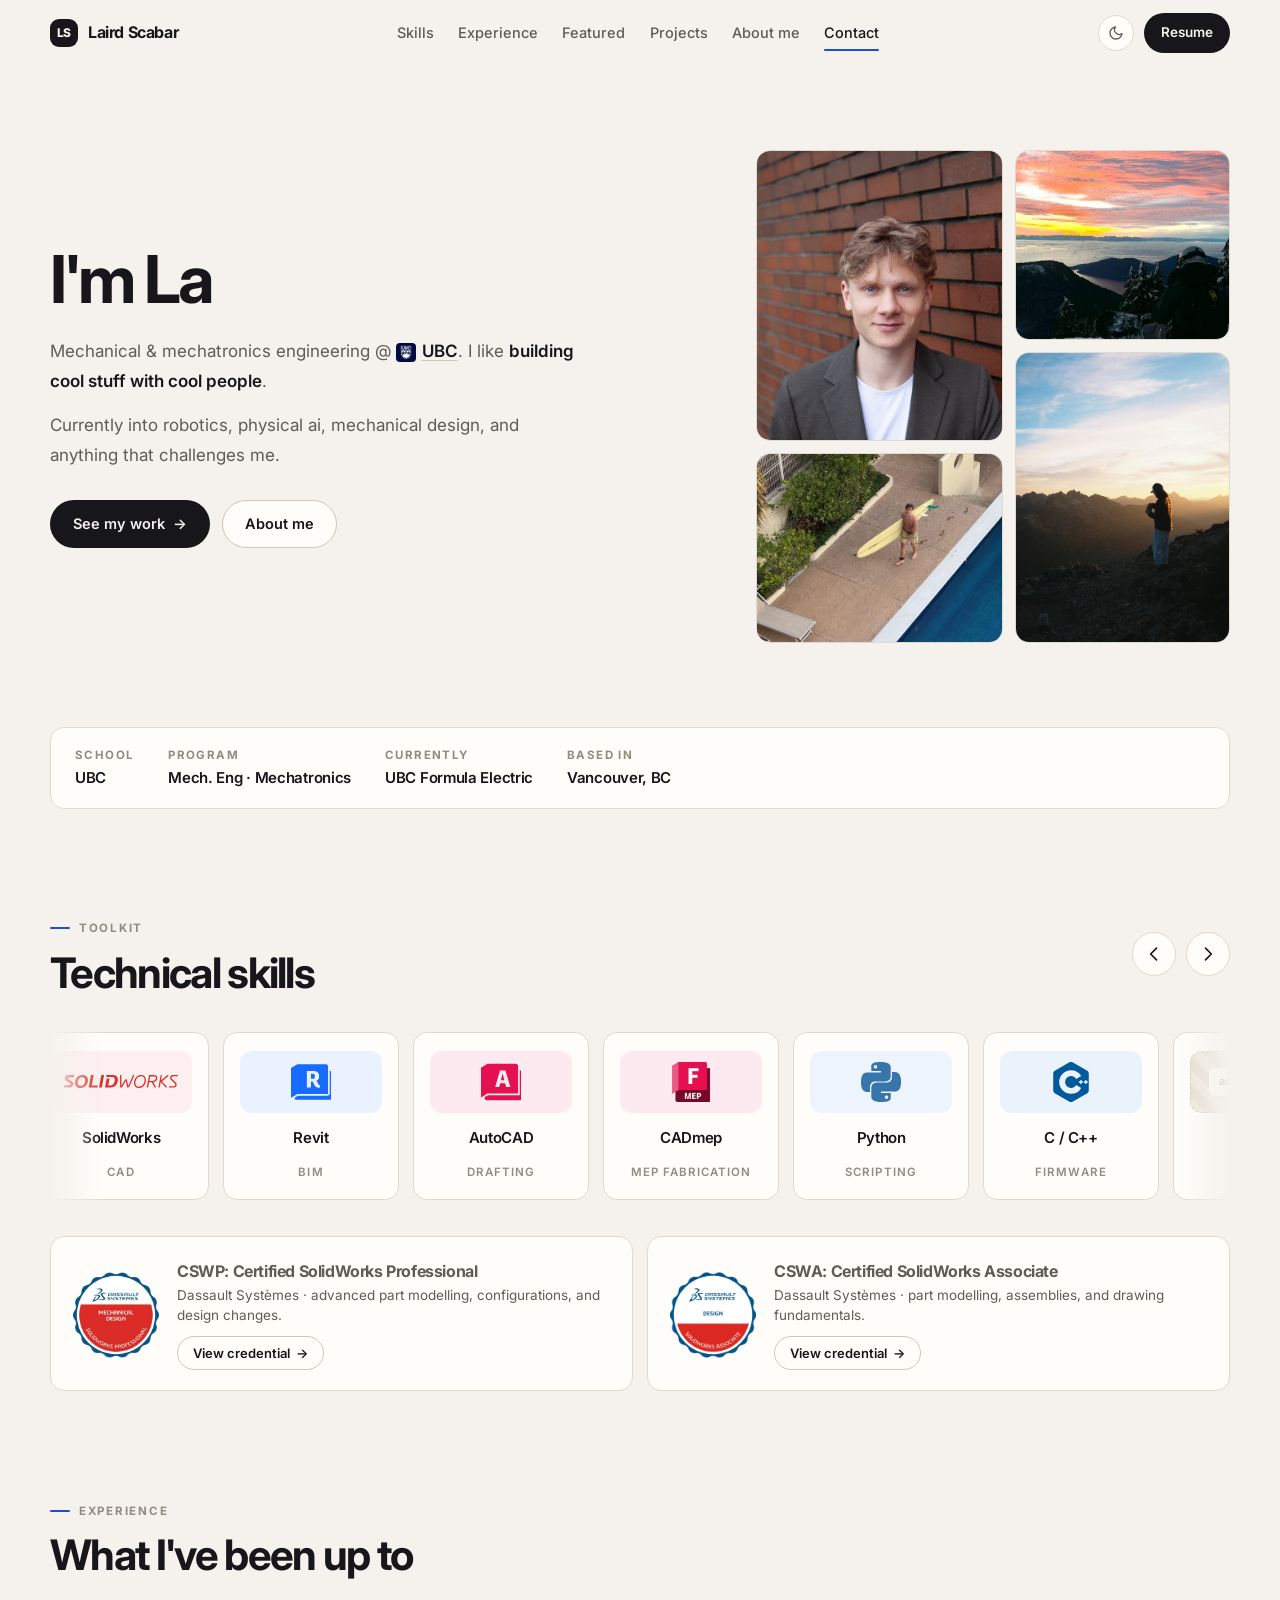
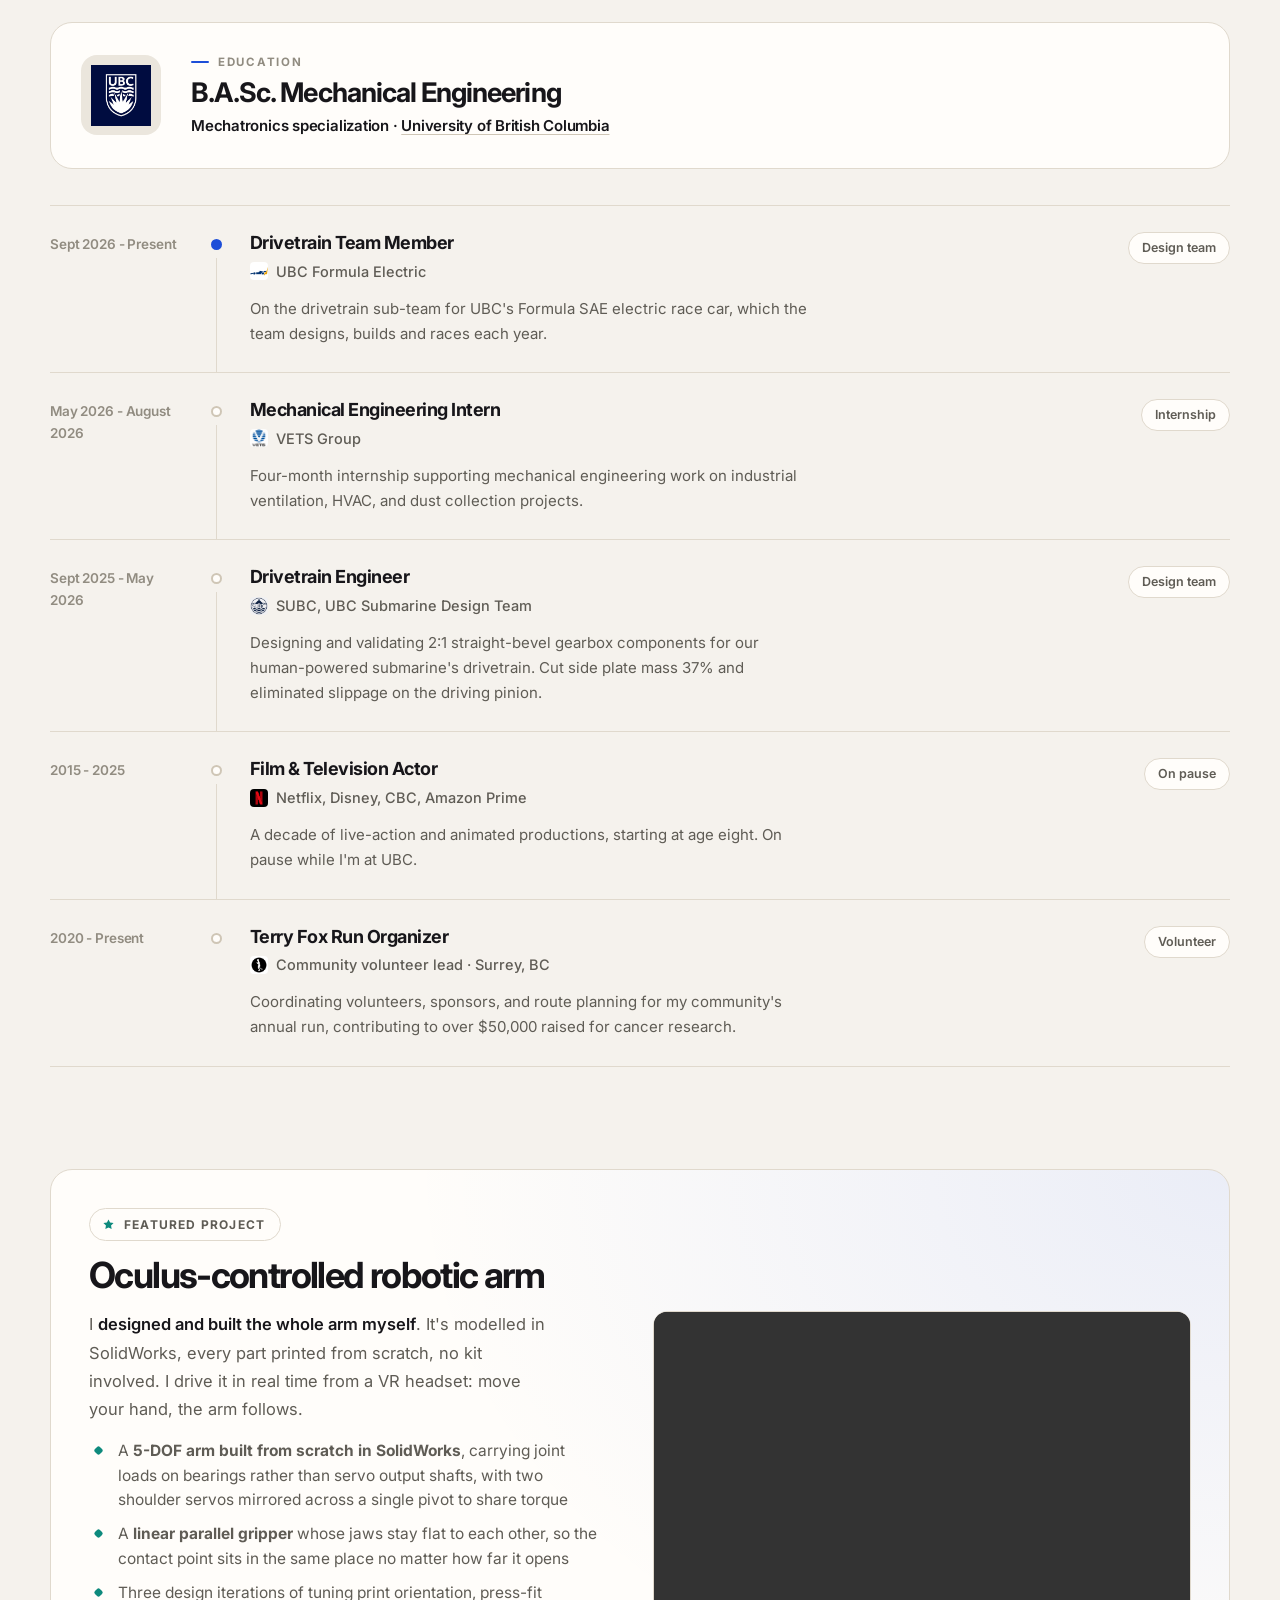
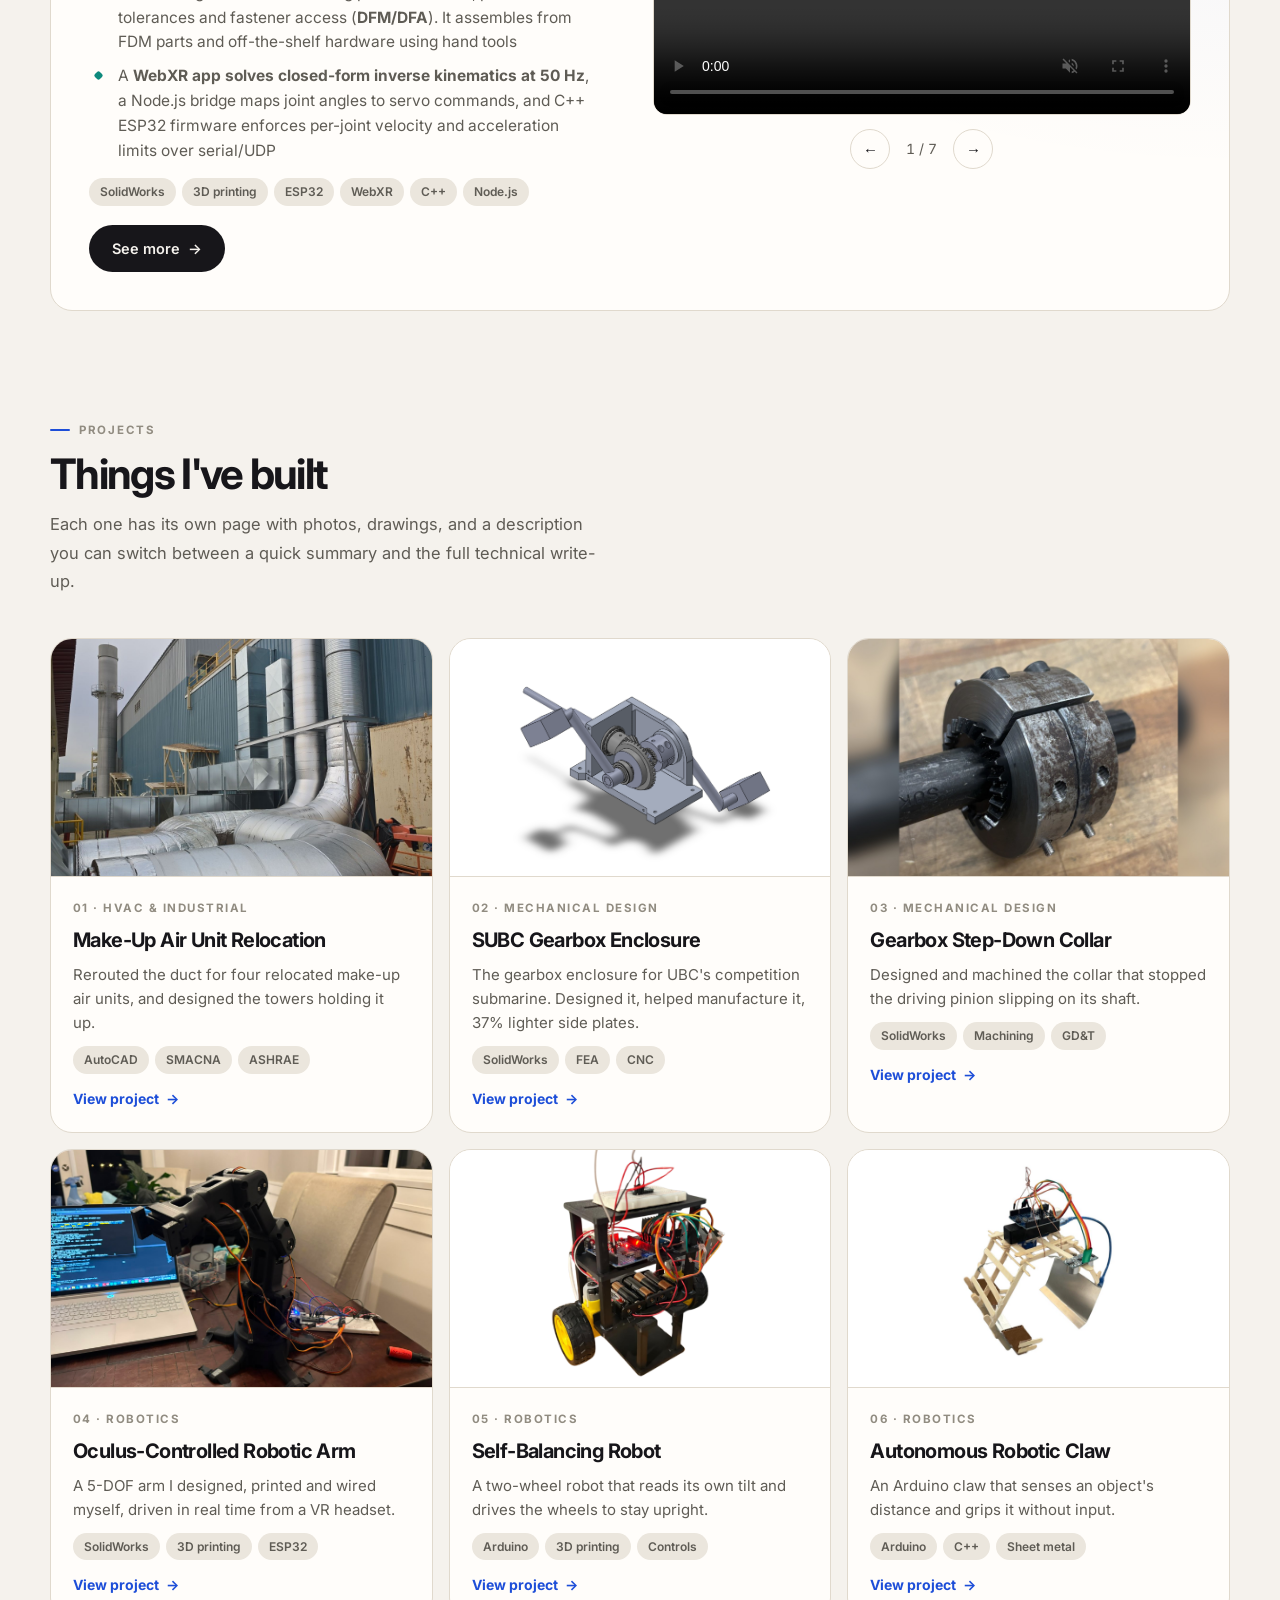
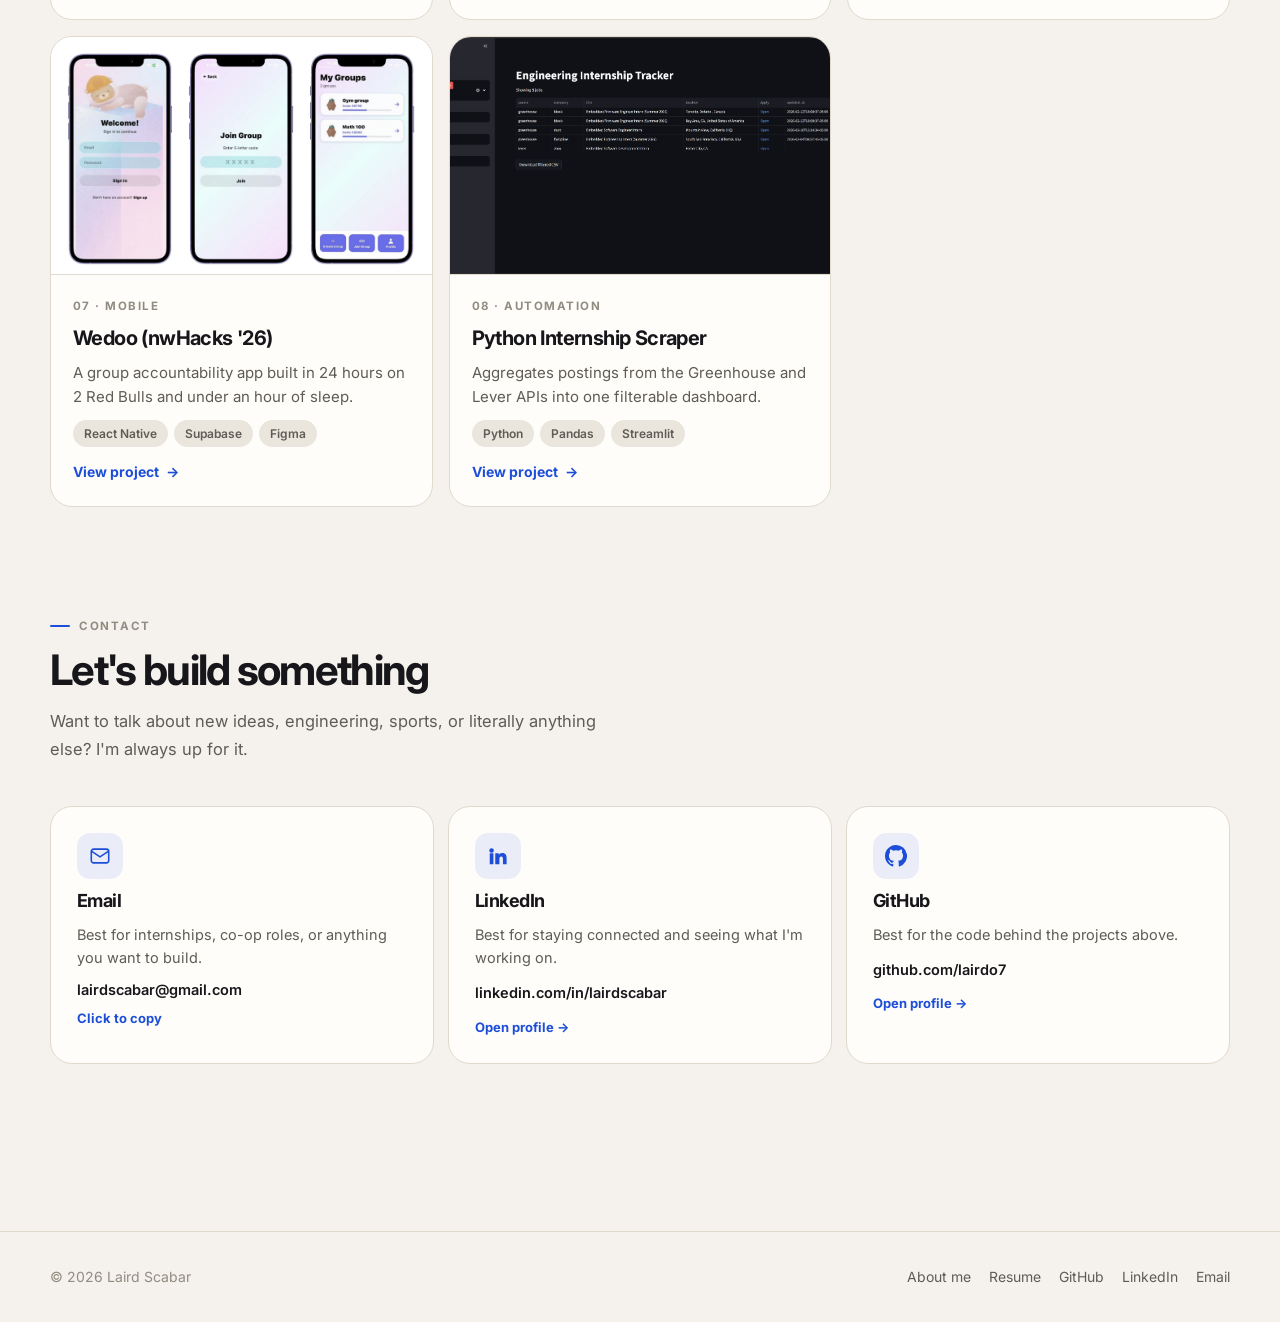
==== index.html @ 4fc8ae7c "changes" ====
<!doctype html>
<html lang="en">
  <head>
    <meta charset="UTF-8" />
    <meta name="viewport" content="width=device-width, initial-scale=1.0" />
    <title>Laird Scabar | Mechanical &amp; Mechatronics Engineering</title>
    <meta
      name="description"
      content="Laird Scabar is a mechanical and mechatronics engineering student at UBC. CSWA and CSWP certified. Submarine drivetrains, robotics, and the things I build outside of school."
    />
    <link rel="stylesheet" href="format1.css" />
    <link rel="preconnect" href="https://fonts.googleapis.com" />
    <link rel="preconnect" href="https://fonts.gstatic.com" crossorigin />
    <link
      href="https://fonts.googleapis.com/css2?family=Inter:wght@400;500;600;700;800&display=swap"
      rel="stylesheet"
    />
    <script>
      // Runs before first paint: `js` enables the reveal hidden state (so
      // content stays visible without JS), `pre-dark` avoids a theme flash.
      document.documentElement.classList.add("js");
      if (localStorage.getItem("theme") === "dark") {
        document.documentElement.classList.add("pre-dark");
      }
    </script>
  </head>
  <body>
    <header class="topbar" id="topbar">
      <div class="shell topbar-inner">
        <a class="brand" href="index.html">
          <span class="brand-mark">LS</span>
          Laird Scabar
        </a>

        <button class="icon-btn nav-toggle" id="nav-toggle" type="button" aria-label="Toggle navigation" aria-expanded="false">
          <svg viewBox="0 0 24 24" fill="none" stroke="currentColor" stroke-width="2" stroke-linecap="round">
            <line x1="4" y1="7" x2="20" y2="7" /><line x1="4" y1="12" x2="20" y2="12" /><line x1="4" y1="17" x2="20" y2="17" />
          </svg>
        </button>

        <nav class="topnav" id="topnav">
          <a href="#skills">Skills</a>
          <a href="#experience">Experience</a>
          <a href="#featured">Featured</a>
          <a href="#projects">Projects</a>
          <a href="about.html">About me</a>
          <a href="#contact">Contact</a>
        </nav>

        <div class="topbar-actions">
          <button class="icon-btn theme-toggle" id="theme-toggle" type="button" aria-label="Toggle dark mode">
            <svg class="moon" viewBox="0 0 24 24" fill="none" stroke="currentColor" stroke-width="2" stroke-linecap="round" stroke-linejoin="round">
              <path d="M21 12.79A9 9 0 1 1 11.21 3 7 7 0 0 0 21 12.79z" />
            </svg>
            <svg class="sun" viewBox="0 0 24 24" fill="none" stroke="currentColor" stroke-width="2" stroke-linecap="round" stroke-linejoin="round">
              <circle cx="12" cy="12" r="4.5" />
              <path d="M12 2v2M12 20v2M4.9 4.9l1.4 1.4M17.7 17.7l1.4 1.4M2 12h2M20 12h2M4.9 19.1l1.4-1.4M17.7 6.3l1.4-1.4" />
            </svg>
          </button>
          <a class="btn btn--sm" href="assets/Laird-Scabar-Resume.pdf" target="_blank" rel="noopener noreferrer">Resume</a>
        </div>
      </div>
    </header>

    <main>
      <!-- ===================== HERO ===================== -->
      <section class="shell hero">
        <div class="reveal">
          <h1><span id="typing-text"></span></h1>

          <p class="hero-intro">
            Mechanical &amp; mechatronics engineering @
            <a class="inline-org" href="https://www.ubc.ca" target="_blank" rel="noopener noreferrer"><img src="assets/ubc-logo.jpg" alt="" /><span>UBC</span></a>.
            I like <strong>building cool stuff with cool people</strong>.
          </p>
          <p class="hero-intro">
            Currently into robotics, physical ai, mechanical design, and anything that
            challenges me.
          </p>

          <div class="hero-actions">
            <a class="btn" href="#featured">See my work <span class="arrow">→</span></a>
            <a class="btn btn--ghost" href="about.html">About me</a>
          </div>
        </div>

        <div class="hero-collage reveal" style="--reveal-delay: 0.12s" data-gallery="hero">
          <div class="photo">
            <img src="assets/IMG_4320.jpeg" alt="Laird Scabar" fetchpriority="high" />
          </div>
          <div class="photo">
            <img src="assets/snowboarding.jpeg" alt="Snowboarding" loading="lazy" />
          </div>
          <div class="photo">
            <img src="assets/hiking1.jpeg" alt="Hiking in the BC mountains" loading="lazy" />
          </div>
          <div class="photo">
            <img src="assets/surfing.jpeg" alt="Surfing" loading="lazy" />
          </div>
        </div>
      </section>

      <!-- ===================== FACTS BAR ===================== -->
      <section class="shell reveal">
        <dl class="facts-bar">
          <div><dt>School</dt><dd>UBC</dd></div>
          <div><dt>Program</dt><dd>Mech. Eng · Mechatronics</dd></div>
          <div><dt>Currently</dt><dd>UBC Formula Electric</dd></div>
          <div><dt>Based in</dt><dd>Vancouver, BC</dd></div>
        </dl>
      </section>

      <!-- ===================== SKILLS ===================== -->
      <section class="shell section" id="skills">
        <div class="skills-layout">
          <div class="logos-head reveal">
            <div>
              <span class="eyebrow">Toolkit</span>
              <h2 class="section-title">Technical skills</h2>
            </div>
            <div class="logos-nav">
              <button class="logos-arrow" type="button" data-logos-dir="-1" aria-label="Scroll skills left">
                <svg viewBox="0 0 24 24" fill="none" stroke="currentColor" stroke-width="2" stroke-linecap="round" stroke-linejoin="round"><path d="M15 5l-7 7 7 7" /></svg>
              </button>
              <button class="logos-arrow" type="button" data-logos-dir="1" aria-label="Scroll skills right">
                <svg viewBox="0 0 24 24" fill="none" stroke="currentColor" stroke-width="2" stroke-linecap="round" stroke-linejoin="round"><path d="M9 5l7 7-7 7" /></svg>
              </button>
            </div>
          </div>

          <div class="logos-wrap reveal">
            <div class="logos-carousel" id="logos-carousel">
              <ul class="logos-track">
                <li class="logo-card">
                  <span class="logo-badge" style="--badge-bg: #fdeef0"><img src="assets/logos/solidworks.svg" alt="" decoding="async" /></span>
                  <span class="logo-name">SolidWorks</span>
                  <span class="logo-meta">CAD</span>
                </li>
                <li class="logo-card">
                  <span class="logo-badge" style="--badge-bg: #eaf1ff"><img src="assets/logos/revit.svg" alt="" decoding="async" /></span>
                  <span class="logo-name">Revit</span>
                  <span class="logo-meta">BIM</span>
                </li>
                <li class="logo-card">
                  <span class="logo-badge" style="--badge-bg: #fdeaf0"><img src="assets/logos/autocad.svg" alt="" decoding="async" /></span>
                  <span class="logo-name">AutoCAD</span>
                  <span class="logo-meta">Drafting</span>
                </li>
                <li class="logo-card">
                  <span class="logo-badge" style="--badge-bg: #fdeaf1"><img src="assets/logos/cadmep.png" alt="" decoding="async" /></span>
                  <span class="logo-name">CADmep</span>
                  <span class="logo-meta">MEP fabrication</span>
                </li>
                <li class="logo-card">
                  <span class="logo-badge" style="--badge-bg: #eef4fd"><img src="assets/logos/python.svg" alt="" decoding="async" /></span>
                  <span class="logo-name">Python</span>
                  <span class="logo-meta">Scripting</span>
                </li>
                <li class="logo-card">
                  <span class="logo-badge" style="--badge-bg: #eaf2fb"><img src="assets/logos/cplusplus.svg" alt="" decoding="async" /></span>
                  <span class="logo-name">C / C++</span>
                  <span class="logo-meta">Firmware</span>
                </li>
                <li class="logo-card">
                  <span class="logo-badge" style="--badge-bg: #fdf0ea"><img src="assets/logos/matlab.png" alt="" decoding="async" /></span>
                  <span class="logo-name">MATLAB</span>
                  <span class="logo-meta">Analysis</span>
                </li>
                <li class="logo-card">
                  <span class="logo-badge" style="--badge-bg: #e8f6f6"><img src="assets/logos/arduino.svg" alt="" decoding="async" /></span>
                  <span class="logo-name">Arduino</span>
                  <span class="logo-meta">Prototyping</span>
                </li>
                <li class="logo-card">
                  <span class="logo-badge" style="--badge-bg: #f1f0ed"><img src="assets/logos/fea.png" alt="" decoding="async" /></span>
                  <span class="logo-name">FEA</span>
                  <span class="logo-meta">Simulation</span>
                </li>
                <li class="logo-card">
                  <span class="logo-badge" style="--badge-bg: #edf1fb; color: #1d4ed8">
                    <svg viewBox="0 0 32 32" fill="none" stroke="currentColor" stroke-width="1.6">
                      <circle cx="16" cy="16" r="8" />
                      <path d="M16 3v26M3 16h26" stroke-linecap="round" />
                    </svg>
                  </span>
                  <span class="logo-name">GD&amp;T</span>
                  <span class="logo-meta">Tolerancing</span>
                </li>
                <li class="logo-card">
                  <span class="logo-badge" style="--badge-bg: #fbf3e2; color: #8a6410">
                    <svg viewBox="0 0 32 32" fill="none" stroke="currentColor" stroke-width="1.6" stroke-linecap="round" stroke-linejoin="round">
                      <path d="M12 3h8v9h-8z" />
                      <path d="M12 12h8l-1.5 12L16 29l-2.5-5z" />
                      <path d="M13.5 15.5h5M13.5 19h5M14 22.5h4" />
                    </svg>
                  </span>
                  <span class="logo-name">CNC Machining</span>
                  <span class="logo-meta">Fabrication</span>
                </li>
                <li class="logo-card">
                  <span class="logo-badge" style="--badge-bg: #e9f6ee"><img src="assets/logos/3dprint.png" alt="" decoding="async" /></span>
                  <span class="logo-name">3D Printing</span>
                  <span class="logo-meta">Fabrication</span>
                </li>
                <li class="logo-card">
                  <span class="logo-badge" style="--badge-bg: #eeeeee"><img src="assets/logos/github.svg" alt="" decoding="async" /></span>
                  <span class="logo-name">Git / GitHub</span>
                  <span class="logo-meta">Version control</span>
                </li>
              </ul>
            </div>
          </div>

          <div class="certs reveal">
            <!-- CSWP leads: it's the higher credential, so it gets first read. -->
            <div class="cert-card">
              <span class="cert-card-mark"><img src="assets/logos/cswp.png" alt="Certified SolidWorks Professional badge" loading="lazy" /></span>
              <span>
                <strong>CSWP: Certified SolidWorks Professional</strong>
                <span>Dassault Systèmes · advanced part modelling, configurations, and design changes.</span>
                <a class="cert-link" href="https://www.linkedin.com/in/lairdscabar/overlay/Certifications/829017933/treasury/?profileId=ACoAAE05WQEBUxyU-kpWU8nk_OMg9K2FCngMYTw" target="_blank" rel="noopener noreferrer">View credential <span class="arrow">→</span></a>
              </span>
            </div>
            <div class="cert-card">
              <span class="cert-card-mark"><img src="assets/cswa.png" alt="Certified SolidWorks Associate badge" loading="lazy" /></span>
              <span>
                <strong>CSWA: Certified SolidWorks Associate</strong>
                <span>Dassault Systèmes · part modelling, assemblies, and drawing fundamentals.</span>
                <a class="cert-link" href="https://www.linkedin.com/in/lairdscabar/overlay/Certifications/1838150098/treasury/?profileId=ACoAAE05WQEBUxyU-kpWU8nk_OMg9K2FCngMYTw" target="_blank" rel="noopener noreferrer">View credential <span class="arrow">→</span></a>
              </span>
            </div>
          </div>
        </div>
      </section>

      <!-- ===================== EXPERIENCE ===================== -->
      <section class="shell section" id="experience">
        <div class="section-head reveal">
          <div>
            <span class="eyebrow">Experience</span>
            <h2 class="section-title">What I've been up to</h2>
          </div>
        </div>

        <div class="edu-card reveal">
          <a class="edu-crest" href="https://www.ubc.ca" target="_blank" rel="noopener noreferrer">
            <img src="assets/ubc-logo.jpg" alt="University of British Columbia" loading="lazy" />
          </a>
          <div class="edu-body">
            <span class="edu-label">Education</span>
            <h3>B.A.Sc. Mechanical Engineering</h3>
            <p class="edu-school">
              Mechatronics specialization ·
              <a href="https://www.ubc.ca" target="_blank" rel="noopener noreferrer">University of British Columbia</a>
            </p>
          </div>
        </div>

        <div class="timeline reveal">
          <article class="timeline-row is-current">
            <div class="timeline-when">Sept 2026 - Present</div>
            <div class="timeline-rail" aria-hidden="true"><span class="timeline-dot"></span></div>
            <div class="timeline-body">
              <h3>Drivetrain Team Member</h3>
              <a class="timeline-org" href="https://www.ubcformulaelectric.com/" target="_blank" rel="noopener noreferrer">
                <img src="assets/logos/ubc-formula-electric.png" alt="" loading="lazy" /> UBC Formula Electric
              </a>
              <p>On the drivetrain sub-team for UBC's Formula SAE electric race car, which the team designs, builds and races each year.</p>
            </div>
            <span class="timeline-tag">Design team</span>
          </article>

          <article class="timeline-row">
            <div class="timeline-when">May 2026 - August 2026</div>
            <div class="timeline-rail" aria-hidden="true"><span class="timeline-dot"></span></div>
            <div class="timeline-body">
              <h3>Mechanical Engineering Intern</h3>
              <a class="timeline-org" href="https://vetsgroup.com/" target="_blank" rel="noopener noreferrer">
                <img src="assets/vets-logo.png" alt="" loading="lazy" /> VETS Group
              </a>
              <p>Four-month internship supporting mechanical engineering work on industrial ventilation, HVAC, and dust collection projects.</p>
            </div>
            <span class="timeline-tag">Internship</span>
          </article>

          <article class="timeline-row">
            <div class="timeline-when">Sept 2025 - May 2026</div>
            <div class="timeline-rail" aria-hidden="true"><span class="timeline-dot"></span></div>
            <div class="timeline-body">
              <h3>Drivetrain Engineer</h3>
              <a class="timeline-org" href="https://subc.ca" target="_blank" rel="noopener noreferrer">
                <img src="assets/subc-logo.jpeg" alt="" loading="lazy" /> SUBC, UBC Submarine Design Team
              </a>
              <p>Designing and validating 2:1 straight-bevel gearbox components for our human-powered submarine's drivetrain. Cut side plate mass 37% and eliminated slippage on the driving pinion.</p>
            </div>
            <span class="timeline-tag">Design team</span>
          </article>

          <article class="timeline-row">
            <div class="timeline-when">2015 - 2025</div>
            <div class="timeline-rail" aria-hidden="true"><span class="timeline-dot"></span></div>
            <div class="timeline-body">
              <h3>Film &amp; Television Actor</h3>
              <a class="timeline-org" href="https://www.imdb.com/name/nm9478122/" target="_blank" rel="noopener noreferrer">
                <img src="assets/logos/Netflix-Symbol.png" alt="" loading="lazy" /> Netflix, Disney, CBC, Amazon Prime
              </a>
              <p>A decade of live-action and animated productions, starting at age eight. On pause while I'm at UBC.</p>
            </div>
            <span class="timeline-tag">On pause</span>
          </article>

          <article class="timeline-row">
            <div class="timeline-when">2020 - Present</div>
            <div class="timeline-rail" aria-hidden="true"><span class="timeline-dot"></span></div>
            <div class="timeline-body">
              <h3>Terry Fox Run Organizer</h3>
              <span class="timeline-org"><img src="assets/logos/terry-fox-foundation.png" alt="" loading="lazy" /> Community volunteer lead · Surrey, BC</span>
              <p>Coordinating volunteers, sponsors, and route planning for my community's annual run, contributing to over $50,000 raised for cancer research.</p>
            </div>
            <span class="timeline-tag">Volunteer</span>
          </article>

        </div>
      </section>

      <!-- ===================== FEATURED PROJECT ===================== -->
      <section class="shell section" id="featured">
        <div class="wip reveal">
          <div class="wip-copy">
            <span class="wip-status"><svg class="star" viewBox="0 0 24 24" aria-hidden="true"><path d="M12 2.6l2.9 5.9 6.5.9-4.7 4.6 1.1 6.4-5.8-3-5.8 3 1.1-6.4L2.6 9.4l6.5-.9z"/></svg> Featured project</span>
            <h2>Oculus-controlled robotic arm</h2>
            <p>
              I <strong>designed and built the whole arm myself</strong>. It's modelled
              in SolidWorks, every part printed from scratch, no kit involved.
              I drive it in real time from a VR headset: move your hand, the arm
              follows.
            </p>
            <ul class="wip-points">
              <li>A <strong>5-DOF arm built from scratch in SolidWorks</strong>, carrying joint loads on bearings rather than servo output shafts, with two shoulder servos mirrored across a single pivot to share torque</li>
              <li>A <strong>linear parallel gripper</strong> whose jaws stay flat to each other, so the contact point sits in the same place no matter how far it opens</li>
              <li>Three design iterations of tuning print orientation, press-fit tolerances and fastener access (<strong>DFM/DFA</strong>). It assembles from FDM parts and off-the-shelf hardware using hand tools</li>
              <li>A <strong>WebXR app solves closed-form inverse kinematics at 50 Hz</strong>, a Node.js bridge maps joint angles to servo commands, and C++ ESP32 firmware enforces per-joint velocity and acceleration limits over serial/UDP</li>
            </ul>
            <div class="project-card-tags">
              <span>SolidWorks</span><span>3D printing</span><span>ESP32</span><span>WebXR</span><span>C++</span><span>Node.js</span>
            </div>
            <a class="btn wip-cta" href="project-arm.html">See more <span class="arrow">&#8594;</span></a>
          </div>

          <div class="wip-media">
            <div class="carousel" data-carousel>
              <div class="carousel-track">
                <video src="assets/claw%20project/clawdemo.mp4" class="carousel-slide active" autoplay muted loop playsinline controls preload="auto"></video>
                <img src="assets/claw%20project/clawphoto2.jpeg" alt="The assembled robotic arm with its camera module" class="carousel-slide crop-top" style="--crop-y: 20%" loading="lazy" />
                <img src="assets/claw%20project/clawphoto1.jpeg" alt="The 3D-printed robotic arm wired to an Arduino on a breadboard" class="carousel-slide" loading="lazy" />
                <img src="assets/claw%20project/arm-cad.png" alt="The full robotic arm assembly modelled in SolidWorks" class="carousel-slide" loading="lazy" />
                <img src="assets/claw%20project/arm-exploded.png" alt="Exploded view of the robotic arm assembly in SolidWorks" class="carousel-slide" loading="lazy" />
                <video src="assets/claw%20project/clawvideo1.mp4" class="carousel-slide" controls muted playsinline preload="metadata"></video>
                <video src="assets/claw%20project/clawvideo2.mp4" class="carousel-slide" controls muted playsinline preload="metadata"></video>
              </div>
              <div class="carousel-controls">
                <button class="carousel-btn" type="button" data-carousel-dir="-1" aria-label="Previous">←</button>
                <span class="slide-counter"><span class="current-slide">1</span> / <span class="total-slides">7</span></span>
                <button class="carousel-btn" type="button" data-carousel-dir="1" aria-label="Next">→</button>
              </div>
            </div>
          </div>
        </div>
      </section>

      <!-- ===================== PROJECTS ===================== -->
      <section class="shell section" id="projects">
        <div class="section-head reveal">
          <div>
            <span class="eyebrow">Projects</span>
            <h2 class="section-title">Things I've built</h2>
            <p class="section-lede">
              Each one has its own page with photos, drawings, and a description
              you can switch between a quick summary and the full technical
              write-up.
            </p>
          </div>
        </div>

        <div class="project-grid reveal">
          <a class="project-card" href="project-mua.html">
            <div class="project-card-media">
              <img src="assets/tolko%20mua%20relocation/vetsproject2.jpg" alt="Rerouted insulated duct mains running between the buildings" loading="lazy" />
            </div>
            <div class="project-card-body">
              <span class="project-card-kicker">01 · HVAC &amp; industrial</span>
              <h3>Make-Up Air Unit Relocation</h3>
              <p>Rerouted the duct for four relocated make-up air units, and designed the towers holding it up.</p>
              <div class="project-card-tags"><span>AutoCAD</span><span>SMACNA</span><span>ASHRAE</span></div>
              <span class="project-card-cta">View project <span class="arrow">&#8594;</span></span>
            </div>
          </a>

          <a class="project-card" href="project-submarine.html">
            <div class="project-card-media">
              <img src="assets/5.png" alt="SolidWorks model of the SUBC submarine drivetrain" loading="lazy" />
            </div>
            <div class="project-card-body">
              <span class="project-card-kicker">02 · Mechanical design</span>
              <h3>SUBC Gearbox Enclosure</h3>
              <p>The gearbox enclosure for UBC's competition submarine. Designed it, helped manufacture it, 37% lighter side plates.</p>
              <div class="project-card-tags"><span>SolidWorks</span><span>FEA</span><span>CNC</span></div>
              <span class="project-card-cta">View project <span class="arrow">→</span></span>
            </div>
          </a>

          <a class="project-card" href="project-collar.html">
            <div class="project-card-media">
              <img src="assets/collar-card.jpg" alt="The machined step-down collar on the shaft" loading="lazy" />
            </div>
            <div class="project-card-body">
              <span class="project-card-kicker">03 · Mechanical design</span>
              <h3>Gearbox Step-Down Collar</h3>
              <p>Designed and machined the collar that stopped the driving pinion slipping on its shaft.</p>
              <div class="project-card-tags"><span>SolidWorks</span><span>Machining</span><span>GD&amp;T</span></div>
              <span class="project-card-cta">View project <span class="arrow">&#8594;</span></span>
            </div>
          </a>

          <a class="project-card" href="project-arm.html">
            <div class="project-card-media">
              <img src="assets/claw%20project/clawphoto1.jpeg" alt="The 3D-printed robotic arm on the workbench" loading="lazy" />
            </div>
            <div class="project-card-body">
              <span class="project-card-kicker">04 · Robotics</span>
              <h3>Oculus-Controlled Robotic Arm</h3>
              <p>A 5-DOF arm I designed, printed and wired myself, driven in real time from a VR headset.</p>
              <div class="project-card-tags"><span>SolidWorks</span><span>3D printing</span><span>ESP32</span></div>
              <span class="project-card-cta">View project <span class="arrow">&#8594;</span></span>
            </div>
          </a>

          <a class="project-card" href="project-balancebot.html">
            <div class="project-card-media">
              <img src="assets/selfbal-card.png" alt="The self-balancing robot on its printed chassis" loading="lazy" />
            </div>
            <div class="project-card-body">
              <span class="project-card-kicker">05 · Robotics</span>
              <h3>Self-Balancing Robot</h3>
              <p>A two-wheel robot that reads its own tilt and drives the wheels to stay upright.</p>
              <div class="project-card-tags"><span>Arduino</span><span>3D printing</span><span>Controls</span></div>
              <span class="project-card-cta">View project <span class="arrow">&#8594;</span></span>
            </div>
          </a>

          <a class="project-card" href="project-claw.html">
            <div class="project-card-media">
              <img src="assets/Clawphoto.jpeg" alt="Autonomous robotic claw prototype" loading="lazy" />
            </div>
            <div class="project-card-body">
              <span class="project-card-kicker">06 · Robotics</span>
              <h3>Autonomous Robotic Claw</h3>
              <p>An Arduino claw that senses an object's distance and grips it without input.</p>
              <div class="project-card-tags"><span>Arduino</span><span>C++</span><span>Sheet metal</span></div>
              <span class="project-card-cta">View project <span class="arrow">→</span></span>
            </div>
          </a>

          <a class="project-card" href="project-wedoo.html">
            <div class="project-card-media">
              <img src="assets/wedo1.png" alt="Wedoo app interface" loading="lazy" />
            </div>
            <div class="project-card-body">
              <span class="project-card-kicker">07 · Mobile</span>
              <h3>Wedoo (nwHacks '26)</h3>
              <p>A group accountability app built in 24 hours on 2 Red Bulls and under an hour of sleep.</p>
              <div class="project-card-tags"><span>React Native</span><span>Supabase</span><span>Figma</span></div>
              <span class="project-card-cta">View project <span class="arrow">→</span></span>
            </div>
          </a>

          <a class="project-card" href="project-scraper.html">
            <div class="project-card-media">
              <img src="assets/InternshipTracker.png" alt="Internship tracker dashboard" loading="lazy" />
            </div>
            <div class="project-card-body">
              <span class="project-card-kicker">08 · Automation</span>
              <h3>Python Internship Scraper</h3>
              <p>Aggregates postings from the Greenhouse and Lever APIs into one filterable dashboard.</p>
              <div class="project-card-tags"><span>Python</span><span>Pandas</span><span>Streamlit</span></div>
              <span class="project-card-cta">View project <span class="arrow">→</span></span>
            </div>
          </a>
        </div>
      </section>

      <!-- ===================== CONTACT ===================== -->
      <section class="shell section" id="contact">
        <div class="section-head reveal">
          <div>
            <span class="eyebrow">Contact</span>
            <h2 class="section-title">Let's build something</h2>
            <p class="section-lede">
              Want to talk about new ideas, engineering, sports, or literally
              anything else? I'm always up for it.
            </p>
          </div>
        </div>

        <div class="contact-grid reveal">
          <button class="contact-method" type="button" id="copy-email" data-email="lairdscabar@gmail.com">
            <span class="contact-method-icon">
              <svg viewBox="0 0 24 24" fill="none" stroke="currentColor" stroke-width="1.7" stroke-linecap="round" stroke-linejoin="round">
                <rect x="2.5" y="4.5" width="19" height="15" rx="2.5" /><path d="m3 7 9 6 9-6" />
              </svg>
            </span>
            <h3>Email</h3>
            <p>Best for internships, co-op roles, or anything you want to build.</p>
            <span class="contact-method-detail">lairdscabar@gmail.com</span>
            <span class="contact-method-action" id="copy-state">Click to copy</span>
          </button>

          <a class="contact-method" href="https://linkedin.com/in/lairdscabar" target="_blank" rel="noopener noreferrer">
            <span class="contact-method-icon">
              <svg viewBox="0 0 24 24" fill="currentColor"><path d="M4.98 3.5a2.5 2.5 0 1 1 0 5 2.5 2.5 0 0 1 0-5zM3 9h4v12H3zM9 9h3.8v1.7h.05c.53-1 1.83-2.05 3.77-2.05 4.03 0 4.78 2.65 4.78 6.1V21h-4v-5.4c0-1.29-.02-2.95-1.8-2.95-1.8 0-2.07 1.4-2.07 2.85V21H9z" /></svg>
            </span>
            <h3>LinkedIn</h3>
            <p>Best for staying connected and seeing what I'm working on.</p>
            <span class="contact-method-detail">linkedin.com/in/lairdscabar</span>
            <span class="contact-method-action">Open profile →</span>
          </a>

          <a class="contact-method" href="https://github.com/lairdo7" target="_blank" rel="noopener noreferrer">
            <span class="contact-method-icon">
              <svg viewBox="0 0 24 24" fill="currentColor"><path d="M12 0C5.37 0 0 5.37 0 12c0 5.3 3.44 9.8 8.21 11.39.6.11.79-.26.79-.58v-2.23c-3.34.73-4.03-1.41-4.03-1.41-.55-1.39-1.34-1.76-1.34-1.76-1.08-.74.08-.73.08-.73 1.21.09 1.84 1.24 1.84 1.24 1.07 1.83 2.81 1.3 3.49 1 .11-.78.42-1.31.76-1.61-2.67-.3-5.47-1.33-5.47-5.93 0-1.31.47-2.38 1.24-3.22-.13-.3-.54-1.52.12-3.18 0 0 1-.32 3.3 1.23a11.5 11.5 0 0 1 6.01 0c2.29-1.55 3.3-1.23 3.3-1.23.65 1.66.24 2.88.12 3.18.77.84 1.23 1.91 1.23 3.22 0 4.61-2.81 5.63-5.48 5.92.43.37.82 1.1.82 2.22v3.29c0 .32.19.7.8.58A12 12 0 0 0 12 0z" /></svg>
            </span>
            <h3>GitHub</h3>
            <p>Best for the code behind the projects above.</p>
            <span class="contact-method-detail">github.com/lairdo7</span>
            <span class="contact-method-action">Open profile →</span>
          </a>
        </div>
      </section>
    </main>

    <footer class="site-footer">
      <div class="shell footer-inner">
        <span>© 2026 Laird Scabar</span>
        <nav class="footer-links">
          <a href="about.html">About me</a>
          <a href="assets/Laird-Scabar-Resume.pdf" target="_blank" rel="noopener noreferrer">Resume</a>
          <a href="https://github.com/lairdo7" target="_blank" rel="noopener noreferrer">GitHub</a>
          <a href="https://linkedin.com/in/lairdscabar" target="_blank" rel="noopener noreferrer">LinkedIn</a>
          <a href="mailto:lairdscabar@gmail.com">Email</a>
        </nav>
      </div>
    </footer>

    <div class="lightbox" id="lightbox" role="dialog" aria-modal="true" aria-label="Photo viewer">
      <button class="lightbox-close" type="button" data-lightbox-close aria-label="Close">&times;</button>
      <button class="lightbox-nav prev" type="button" data-lightbox-dir="-1" aria-label="Previous photo">←</button>
      <img id="lightbox-img" src="" alt="" />
      <button class="lightbox-nav next" type="button" data-lightbox-dir="1" aria-label="Next photo">→</button>
      <p class="lightbox-caption" id="lightbox-caption"></p>
    </div>

    <script src="script.js"></script>
  </body>
</html>
---- format1.css ----
/* ==========================================================================
   Laird Scabar — portfolio
   ========================================================================== */

:root {
    --bg: #f5f2ed;
    --surface: #fffdfa;
    --surface-2: #ebe6dd;
    --surface-3: #e2dbcf;
    --line: #e0d9cd;
    --line-strong: #cfc6b6;

    --text: #17161a;
    --muted: #5f5c55;
    --faint: #918c81;

    --accent: #1d4ed8;
    --accent-soft: rgba(29, 78, 216, 0.09);
    --accent-2: #0e8a7d;

    --radius-lg: 22px;
    --radius-md: 14px;
    --radius-sm: 10px;
    --radius-pill: 999px;

    --shadow-sm: 0 2px 10px rgba(30, 26, 18, 0.05);
    --shadow: 0 10px 28px rgba(30, 26, 18, 0.08);
    --shadow-lg: 0 24px 54px rgba(30, 26, 18, 0.16);

    --shell-w: min(1180px, 100% - 64px);
    --gap-section: clamp(64px, 8vw, 112px);
    --topbar-h: 66px;

    color-scheme: light;
}

html.pre-dark body,
body.dark-mode {
    --bg: #121214;
    --surface: #1a1a1e;
    --surface-2: #212126;
    --surface-3: #2a2a30;
    --line: #2c2c33;
    --line-strong: #3d3d45;

    --text: #f2f1ee;
    --muted: #a8a6a0;
    --faint: #77746e;

    --accent: #7dafff;
    --accent-soft: rgba(125, 175, 255, 0.13);
    --accent-2: #35c9b8;

    --shadow-sm: 0 2px 10px rgba(0, 0, 0, 0.4);
    --shadow: 0 10px 28px rgba(0, 0, 0, 0.5);
    --shadow-lg: 0 24px 54px rgba(0, 0, 0, 0.6);

    color-scheme: dark;
}

* {
    margin: 0;
    padding: 0;
    box-sizing: border-box;
}

html {
    scroll-behavior: smooth;
    scroll-padding-top: calc(var(--topbar-h) + 24px);
}

body {
    font-family: 'Inter', -apple-system, BlinkMacSystemFont, 'Segoe UI', Roboto, sans-serif;
    background: var(--bg);
    color: var(--text);
    line-height: 1.6;
    -webkit-font-smoothing: antialiased;
    overflow-x: hidden;
}

img { max-width: 100%; }
a { color: inherit; text-decoration: none; }
ul, ol { list-style: none; }

h1, h2, h3, h4 {
    font-weight: 700;
    letter-spacing: -0.035em;
    line-height: 1.1;
}

::selection {
    background: var(--accent);
    color: #fff;
}

.shell {
    width: var(--shell-w);
    margin-inline: auto;
}

/* ==========================================================================
   Top bar
   ========================================================================== */

.topbar {
    position: sticky;
    top: 0;
    z-index: 400;
    background: color-mix(in srgb, var(--bg) 86%, transparent);
    backdrop-filter: blur(14px);
    -webkit-backdrop-filter: blur(14px);
    border-bottom: 1px solid transparent;
    transition: border-color 0.2s ease;
}

.topbar.is-stuck {
    border-bottom-color: var(--line);
}

.topbar-inner {
    min-height: var(--topbar-h);
    display: flex;
    align-items: center;
    gap: 20px;
}

.brand {
    display: inline-flex;
    align-items: center;
    gap: 10px;
    font-size: 16px;
    font-weight: 700;
    letter-spacing: -0.025em;
    white-space: nowrap;
}

.brand-mark {
    width: 28px;
    height: 28px;
    display: grid;
    place-items: center;
    border-radius: 9px;
    background: var(--text);
    color: var(--bg);
    font-size: 12px;
    font-weight: 800;
    letter-spacing: -0.04em;
}

.topnav {
    display: flex;
    align-items: center;
    gap: clamp(14px, 1.9vw, 28px);
    margin-inline: auto;
}

.topnav a {
    position: relative;
    color: var(--muted);
    font-size: 14.5px;
    font-weight: 500;
    padding: 3px 0;
    transition: color 0.18s ease;
}

.topnav a::after {
    content: "";
    position: absolute;
    left: 0;
    right: 0;
    bottom: -3px;
    height: 2px;
    border-radius: 2px;
    background: var(--accent);
    transform: scaleX(0);
    transform-origin: left;
    transition: transform 0.22s ease;
}

.topnav a:hover,
.topnav a.is-active,
.topnav a[aria-current="page"] {
    color: var(--text);
}

.topnav a:hover::after,
.topnav a.is-active::after,
.topnav a[aria-current="page"]::after {
    transform: scaleX(1);
}

.topbar-actions {
    display: flex;
    align-items: center;
    gap: 10px;
}

.icon-btn {
    width: 36px;
    height: 36px;
    display: grid;
    place-items: center;
    border-radius: var(--radius-pill);
    border: 1px solid var(--line);
    background: var(--surface);
    color: var(--muted);
    cursor: pointer;
    transition: color 0.18s ease, border-color 0.18s ease;
}

.icon-btn:hover {
    color: var(--text);
    border-color: var(--line-strong);
}

.icon-btn svg { width: 16px; height: 16px; }

.theme-toggle .sun { display: none; }
body.dark-mode .theme-toggle .sun { display: block; }
body.dark-mode .theme-toggle .moon { display: none; }

.nav-toggle { display: none; }

/* ==========================================================================
   Buttons
   ========================================================================== */

.btn {
    display: inline-flex;
    align-items: center;
    gap: 8px;
    padding: 11px 22px;
    border-radius: var(--radius-pill);
    border: 1px solid transparent;
    background: var(--text);
    color: var(--bg);
    font-family: inherit;
    font-size: 14.5px;
    font-weight: 600;
    cursor: pointer;
    white-space: nowrap;
    transition: transform 0.18s ease, box-shadow 0.18s ease;
}

.btn:hover {
    transform: translateY(-2px);
    box-shadow: var(--shadow);
}

.btn--ghost {
    background: var(--surface);
    color: var(--text);
    border-color: var(--line-strong);
}

.btn--sm { padding: 8px 16px; font-size: 13.5px; }

.arrow { transition: transform 0.18s ease; }
.btn:hover .arrow, .text-link:hover .arrow { transform: translateX(3px); }

.text-link {
    display: inline-flex;
    align-items: center;
    gap: 7px;
    color: var(--accent);
    font-size: 14.5px;
    font-weight: 600;
}

.text-link:hover { text-decoration: underline; text-underline-offset: 3px; }

.inline-link {
    color: var(--text);
    text-decoration: underline;
    text-decoration-color: var(--line-strong);
    text-underline-offset: 3px;
}

.inline-link:hover { text-decoration-color: var(--accent); }

/* Organisation name with its logo sitting inline in a sentence. Deliberately
   normal inline flow, not inline-flex: a flex box baselines off its first item
   (the image's bottom edge), which lifts the whole thing above the line. Here
   the text keeps the paragraph baseline and only the mark is nudged. nowrap
   keeps the two from splitting across a line break. */
.inline-org {
    white-space: nowrap;
    color: var(--text);
    font-weight: 600;
    text-decoration: none;
}

.inline-org img {
    width: 1.15em;
    height: 1.15em;
    margin-right: 6px;
    border-radius: 4px;
    object-fit: contain;
    vertical-align: -0.3em;
}

/* Underline the word only — an underline running under the logo looks broken. */
.inline-org span {
    text-decoration: underline;
    text-decoration-color: var(--line-strong);
    text-underline-offset: 3px;
}

.inline-org:hover span { text-decoration-color: var(--accent); }

/* ==========================================================================
   Sections
   ========================================================================== */

.section {
    padding-block: var(--gap-section);
}

.section + .section { padding-top: 0; }

.section-head {
    display: flex;
    align-items: flex-end;
    justify-content: space-between;
    gap: 22px;
    flex-wrap: wrap;
    margin-bottom: clamp(26px, 3.4vw, 44px);
}

.eyebrow {
    display: inline-flex;
    align-items: center;
    gap: 9px;
    font-size: 11.5px;
    font-weight: 700;
    letter-spacing: 0.15em;
    text-transform: uppercase;
    color: var(--faint);
    margin-bottom: 12px;
}

.eyebrow::before {
    content: "";
    width: 20px;
    height: 2px;
    border-radius: 2px;
    background: var(--accent);
}

.section-title {
    font-size: clamp(28px, 3.4vw, 42px);
    letter-spacing: -0.04em;
}

.section-lede {
    margin-top: 13px;
    max-width: 56ch;
    color: var(--muted);
    font-size: 16.5px;
    line-height: 1.7;
}

/* ==========================================================================
   Hero
   ========================================================================== */

.hero {
    display: grid;
    grid-template-columns: minmax(0, 1.15fr) minmax(0, 0.85fr);
    gap: clamp(32px, 5vw, 72px);
    align-items: center;
    padding-block: clamp(44px, 6.5vw, 88px);
}

.hero h1 {
    font-size: clamp(40px, 5.6vw, 66px);
    letter-spacing: -0.05em;
    line-height: 1.02;
    margin-bottom: 22px;
    min-height: 1.05em;
}

.hero-intro {
    max-width: 48ch;
    color: var(--muted);
    font-size: 17px;
    line-height: 1.75;
}

.hero-intro strong { color: var(--text); font-weight: 600; }
.hero-intro + .hero-intro { margin-top: 14px; }

.hero-actions {
    display: flex;
    gap: 12px;
    flex-wrap: wrap;
    margin-top: 30px;
}

/* Hero photo collage — a tall portrait plus three supporting shots, arranged
   so no two neighbouring tiles share an edge length. */
.hero-collage {
    display: grid;
    grid-template-columns: 1.15fr 1fr;
    grid-template-rows: repeat(5, 1fr);
    gap: 12px;
    aspect-ratio: 1 / 1.04;
}

.hero-collage .photo:nth-child(1) { grid-column: 1; grid-row: 1 / 4; }
.hero-collage .photo:nth-child(2) { grid-column: 2; grid-row: 1 / 3; }
.hero-collage .photo:nth-child(3) { grid-column: 2; grid-row: 3 / 6; }
.hero-collage .photo:nth-child(4) { grid-column: 1; grid-row: 4 / 6; }

/* facts bar under the hero */
.facts-bar {
    display: flex;
    flex-wrap: wrap;
    gap: 10px 34px;
    padding: 18px 24px;
    border-radius: var(--radius-md);
    border: 1px solid var(--line);
    background: var(--surface);
}

.facts-bar div {
    display: grid;
    gap: 2px;
}

.facts-bar dt {
    color: var(--faint);
    font-size: 11.5px;
    font-weight: 700;
    letter-spacing: 0.12em;
    text-transform: uppercase;
}

.facts-bar dd {
    font-size: 15px;
    font-weight: 600;
    letter-spacing: -0.02em;
}

/* ==========================================================================
   Featured project
   ========================================================================== */

.wip {
    display: grid;
    grid-template-columns: minmax(0, 1fr) minmax(0, 1.05fr);
    gap: clamp(26px, 4vw, 52px);
    align-items: center;
    padding: clamp(24px, 3vw, 38px);
    border-radius: var(--radius-lg);
    border: 1px solid var(--line);
    background:
        radial-gradient(120% 140% at 100% 0%, var(--accent-soft), transparent 58%),
        var(--surface);
}

.wip-copy { display: grid; gap: 15px; align-content: start; }

.wip-status .star {
    width: 13px;
    height: 13px;
    flex: 0 0 13px;
    fill: var(--accent-2);
}

.wip-cta {
    width: fit-content;
    margin-top: 4px;
}

.wip-status {
    display: inline-flex;
    align-items: center;
    gap: 9px;
    width: fit-content;
    padding: 6px 15px 6px 12px;
    border-radius: var(--radius-pill);
    border: 1px solid var(--line);
    background: var(--surface);
    color: var(--muted);
    font-size: 12px;
    font-weight: 700;
    letter-spacing: 0.1em;
    text-transform: uppercase;
}

.pulse {
    position: relative;
    width: 8px;
    height: 8px;
    border-radius: 50%;
    background: var(--accent-2);
    flex: 0 0 8px;
}

.pulse::after {
    content: "";
    position: absolute;
    inset: -4px;
    border-radius: 50%;
    border: 2px solid var(--accent-2);
    animation: pulse-ring 2s ease-out infinite;
}

@keyframes pulse-ring {
    0% { transform: scale(0.6); opacity: 0.9; }
    100% { transform: scale(1.5); opacity: 0; }
}

.wip h2 {
    font-size: clamp(25px, 3vw, 36px);
    letter-spacing: -0.045em;
    line-height: 1.08;
}

.wip p {
    max-width: 46ch;
    color: var(--muted);
    font-size: 16.5px;
    line-height: 1.72;
}

.wip p strong { color: var(--text); font-weight: 600; }

.wip-points { display: grid; gap: 9px; }

/* Padding + absolute marker, NOT grid. A grid <li> blockifies every inline
   child into its own grid item, so any <strong> inside the text gets thrown
   into the 18px marker column and stacks one word per line. */
.wip-points li {
    position: relative;
    padding-left: 29px;
    color: var(--muted);
    font-size: 15.5px;
    line-height: 1.6;
}

.wip-points li::before {
    content: "";
    position: absolute;
    left: 6px;
    top: 8px;
    width: 7px;
    height: 7px;
    border-radius: 2px;
    background: var(--accent-2);
    transform: rotate(45deg);
}

.wip-media { display: grid; gap: 12px; }

.wip-media .carousel-track { background: #14141a; }

.wip-media .carousel-slide {
    aspect-ratio: 4 / 3;
    max-height: none;
    object-fit: cover;
    background: #14141a;
}

/* ==========================================================================
   Skills — logo carousel + certifications
   ========================================================================== */

.skills-layout {
    display: grid;
    gap: clamp(24px, 3vw, 36px);
}

.logos-head {
    display: flex;
    align-items: center;
    justify-content: space-between;
    gap: 16px;
}

.logos-nav {
    display: flex;
    gap: 10px;
}

.logos-arrow {
    width: 44px;
    height: 44px;
    border: 1px solid var(--line);
    border-radius: var(--radius-pill);
    background: var(--surface);
    color: var(--text);
    display: grid;
    place-items: center;
    cursor: pointer;
    transition: background 0.16s ease, transform 0.16s ease;
}

.logos-arrow:hover {
    background: var(--surface-2);
    transform: translateY(-1px);
}

.logos-arrow svg { width: 20px; height: 20px; }

.logos-wrap {
    position: relative;
    overflow: hidden;
}

.logos-wrap::before,
.logos-wrap::after {
    content: "";
    position: absolute;
    top: 0;
    bottom: 0;
    width: clamp(24px, 4vw, 60px);
    pointer-events: none;
    z-index: 2;
}

.logos-wrap::before {
    left: 0;
    background: linear-gradient(to right, var(--bg), transparent);
}

.logos-wrap::after {
    right: 0;
    background: linear-gradient(to left, var(--bg), transparent);
}

/* Native horizontal scroll: JS drives the drift, arrows and touch dragging
   both act on the same scrollLeft. */
.logos-carousel {
    overflow-x: auto;
    overflow-y: hidden;
    scrollbar-width: none;
    -ms-overflow-style: none;
    cursor: grab;
    overscroll-behavior-x: contain;
}

.logos-carousel::-webkit-scrollbar { display: none; }
.logos-carousel:active { cursor: grabbing; }

.logos-track {
    display: flex;
    width: max-content;
    align-items: stretch;
}

/* Two identical groups; each carries its own trailing gap so translating by
   exactly half the track lands on a seamless seam. */
.logos-group {
    display: flex;
    gap: 14px;
    padding-right: 14px;
}

.logo-card {
    flex: 0 0 176px;
    display: grid;
    justify-items: center;
    gap: 13px;
    padding: 18px 16px 18px;
    border-radius: var(--radius-md);
    border: 1px solid var(--line);
    background: var(--surface);
    transition: transform 0.18s ease, border-color 0.18s ease, box-shadow 0.18s ease;
}

.logo-card:hover {
    transform: translateY(-3px);
    border-color: var(--accent);
    box-shadow: var(--shadow-sm);
}

/* A wide badge rather than a square one: real brand assets range from square
   icons (Python) to 8.75:1 wordmarks (SOLIDWORKS), and object-fit contain in a
   rectangle renders both at their natural proportions. */
.logo-badge {
    width: 100%;
    height: 62px;
    padding: 11px 14px;
    border-radius: 12px;
    display: grid;
    place-items: center;
    background: var(--badge-bg, var(--surface-2));
    color: var(--accent);
}

/* Explicit px cap, not a percentage: the badge row is auto-sized by its own
   content, so `max-height: 100%` has nothing definite to resolve against and
   square logos overflow to their full intrinsic width. */
.logo-badge img {
    max-width: 100%;
    max-height: 40px;
    width: auto;
    height: auto;
    object-fit: contain;
    display: block;
}

.logo-badge svg {
    width: 36px;
    height: 36px;
    display: block;
}

.logo-name {
    font-size: 15px;
    font-weight: 600;
    letter-spacing: -0.025em;
    text-align: center;
}

.logo-meta {
    color: var(--faint);
    font-size: 11.5px;
    font-weight: 600;
    letter-spacing: 0.09em;
    text-transform: uppercase;
    text-align: center;
}

/* certifications */
.certs {
    display: grid;
    grid-template-columns: repeat(auto-fit, minmax(260px, 1fr));
    gap: 14px;
}

.cert-card {
    display: grid;
    grid-template-columns: 86px minmax(0, 1fr);
    gap: 18px;
    align-items: center;
    padding: 20px 22px;
    border-radius: var(--radius-md);
    border: 1px solid var(--line);
    background: var(--surface);
}

.cert-card-mark {
    width: 86px;
    height: 86px;
    display: grid;
    place-items: center;
    overflow: hidden;
}

.cert-card-mark img {
    width: 100%;
    height: 100%;
    object-fit: contain;
}

.cert-card strong {
    display: block;
    font-size: 16px;
    font-weight: 700;
    letter-spacing: -0.025em;
}

.cert-card span {
    display: block;
    margin-top: 3px;
    color: var(--muted);
    font-size: 13.5px;
    line-height: 1.45;
}

.cert-link {
    display: inline-flex;
    align-items: center;
    gap: 6px;
    margin-top: 10px;
    padding: 7px 15px;
    border-radius: var(--radius-pill);
    border: 1px solid var(--line-strong);
    background: var(--surface);
    color: var(--text);
    font-size: 13px;
    font-weight: 600;
    white-space: nowrap;
    transition: border-color 0.18s ease, transform 0.18s ease;
}

.cert-link:hover {
    border-color: var(--accent);
    transform: translateY(-1px);
}

/* `.cert-card span` is a descendant selector that would otherwise blockify and
   re-colour the arrow glyph inside this button. */
.cert-link .arrow {
    display: inline;
    margin-top: 0;
    color: inherit;
    font-size: inherit;
}

.cert-link:hover .arrow { transform: translateX(3px); }

/* ==========================================================================
   Education — pulled out of the timeline so it reads at a glance
   ========================================================================== */

.edu-card {
    display: grid;
    grid-template-columns: auto minmax(0, 1fr);
    gap: clamp(18px, 2.4vw, 30px);
    align-items: center;
    margin-bottom: clamp(24px, 3vw, 36px);
    padding: clamp(20px, 2.4vw, 30px);
    border-radius: var(--radius-lg);
    border: 1px solid var(--line);
    background: var(--surface);
}

.edu-crest {
    width: clamp(60px, 7vw, 80px);
    height: clamp(60px, 7vw, 80px);
    display: grid;
    place-items: center;
    border-radius: 16px;
    background: var(--surface-2);
    overflow: hidden;
    transition: transform 0.2s ease;
}

.edu-crest:hover { transform: translateY(-2px); }

.edu-crest img {
    width: 76%;
    height: 76%;
    object-fit: contain;
}

.edu-body { display: grid; gap: 6px; }

.edu-label {
    display: inline-flex;
    align-items: center;
    gap: 9px;
    color: var(--faint);
    font-size: 11.5px;
    font-weight: 700;
    letter-spacing: 0.15em;
    text-transform: uppercase;
}

.edu-label::before {
    content: "";
    width: 18px;
    height: 2px;
    border-radius: 2px;
    background: var(--accent);
}

.edu-body h3 {
    font-size: clamp(20px, 2.3vw, 27px);
    font-weight: 700;
    letter-spacing: -0.035em;
    line-height: 1.15;
}

.edu-school {
    color: var(--text);
    font-size: clamp(15px, 1.1vw, 16.5px);
    font-weight: 600;
    letter-spacing: -0.015em;
}

.edu-school a { text-decoration: underline; text-decoration-color: var(--line-strong); text-underline-offset: 3px; }
.edu-school a:hover { text-decoration-color: var(--accent); }





/* ==========================================================================
   Experience — year timeline
   ========================================================================== */

.timeline {
    display: grid;
    gap: 0;
}

.timeline-row {
    display: grid;
    grid-template-columns: 132px 28px minmax(0, 1fr) auto;
    gap: 20px;
    align-items: start;
    padding: 26px 0;
    border-top: 1px solid var(--line);
}

.timeline-row:last-child { border-bottom: 1px solid var(--line); }

.timeline-when {
    color: var(--faint);
    font-size: 13.5px;
    font-weight: 600;
    letter-spacing: -0.01em;
    padding-top: 2px;
}

.timeline-rail {
    position: relative;
    align-self: stretch;
    display: grid;
    justify-items: center;
}

.timeline-rail::before {
    content: "";
    position: absolute;
    top: 26px;
    bottom: -26px;
    width: 1px;
    background: var(--line);
}

.timeline-row:last-child .timeline-rail::before { display: none; }

.timeline-dot {
    width: 11px;
    height: 11px;
    margin-top: 7px;
    border-radius: 50%;
    background: var(--surface);
    border: 2px solid var(--line-strong);
    z-index: 1;
}

.timeline-row.is-current .timeline-dot {
    background: var(--accent);
    border-color: var(--accent);
}

.timeline-body h3 {
    font-size: 18px;
    font-weight: 700;
    letter-spacing: -0.028em;
    line-height: 1.25;
}

.timeline-org {
    display: inline-flex;
    align-items: center;
    gap: 8px;
    margin-top: 5px;
    color: var(--muted);
    font-size: 14.5px;
    font-weight: 500;
}

.timeline-org img {
    width: 18px;
    height: 18px;
    border-radius: 4px;
    object-fit: contain;
}

.timeline-body p {
    margin-top: 9px;
    max-width: 62ch;
    color: var(--muted);
    font-size: 15px;
    line-height: 1.65;
}

.timeline-tag {
    padding: 5px 13px;
    border-radius: var(--radius-pill);
    border: 1px solid var(--line);
    background: var(--surface);
    color: var(--muted);
    font-size: 12.5px;
    font-weight: 600;
    white-space: nowrap;
}

/* ==========================================================================
   Projects — quiet cards
   ========================================================================== */

.project-grid {
    display: grid;
    grid-template-columns: repeat(auto-fit, minmax(300px, 1fr));
    gap: 16px;
}

.project-card {
    display: grid;
    grid-template-rows: auto 1fr;
    border-radius: var(--radius-lg);
    border: 1px solid var(--line);
    background: var(--surface);
    overflow: hidden;
    transition: transform 0.2s ease, border-color 0.2s ease, box-shadow 0.2s ease;
}

.project-card:hover {
    transform: translateY(-3px);
    border-color: var(--line-strong);
    box-shadow: var(--shadow);
}

.project-card-media {
    aspect-ratio: 16 / 10;
    overflow: hidden;
    background: var(--surface-2);
    border-bottom: 1px solid var(--line);
}

.project-card-media img {
    width: 100%;
    height: 100%;
    object-fit: cover;
    display: block;
    transition: transform 0.45s ease;
}

.project-card:hover .project-card-media img { transform: scale(1.04); }

.project-card-body {
    display: grid;
    gap: 11px;
    align-content: start;
    padding: 22px;
}

.project-card-kicker {
    display: flex;
    align-items: center;
    gap: 9px;
    color: var(--faint);
    font-size: 11.5px;
    font-weight: 700;
    letter-spacing: 0.13em;
    text-transform: uppercase;
}

.project-card h3 {
    font-size: 20px;
    font-weight: 700;
    letter-spacing: -0.03em;
    line-height: 1.2;
}

.project-card p {
    color: var(--muted);
    font-size: 15px;
    line-height: 1.6;
}

.project-card-tags {
    display: flex;
    flex-wrap: wrap;
    gap: 6px;
}

.project-card-tags span {
    padding: 4px 11px;
    border-radius: var(--radius-pill);
    background: var(--surface-2);
    color: var(--muted);
    font-size: 12px;
    font-weight: 600;
}

.project-card-cta {
    display: inline-flex;
    align-items: center;
    gap: 7px;
    margin-top: 3px;
    color: var(--accent);
    font-size: 14px;
    font-weight: 700;
}

.project-card:hover .project-card-cta .arrow { transform: translateX(4px); }

/* ==========================================================================
   Project detail pages
   ========================================================================== */

.back-link {
    display: inline-flex;
    align-items: center;
    gap: 8px;
    margin-bottom: 22px;
    color: var(--muted);
    font-size: 14px;
    font-weight: 600;
}

.back-link:hover { color: var(--text); }

.proj-hero {
    padding-top: clamp(28px, 4vw, 48px);
    padding-bottom: clamp(24px, 3vw, 36px);
}

.proj-hero h1 {
    font-size: clamp(34px, 4.6vw, 56px);
    letter-spacing: -0.048em;
    line-height: 1.03;
    max-width: 18ch;
}

.proj-hero .section-lede { font-size: 17.5px; }

.proj-meta {
    display: flex;
    flex-wrap: wrap;
    gap: 10px 30px;
    margin-top: 26px;
    padding-top: 22px;
    border-top: 1px solid var(--line);
}

.proj-meta div { display: grid; gap: 3px; }

.proj-meta dt {
    color: var(--faint);
    font-size: 11.5px;
    font-weight: 700;
    letter-spacing: 0.12em;
    text-transform: uppercase;
}

.proj-meta dd {
    font-size: 15px;
    font-weight: 600;
    letter-spacing: -0.02em;
}

.proj-layout {
    display: grid;
    grid-template-columns: minmax(0, 1fr) minmax(0, 300px);
    gap: clamp(28px, 4vw, 56px);
    align-items: start;
    padding-bottom: var(--gap-section);
}

.proj-aside {
    position: sticky;
    top: calc(var(--topbar-h) + 24px);
    display: grid;
    gap: 14px;
    padding: 22px;
    border-radius: var(--radius-lg);
    border: 1px solid var(--line);
    background: var(--surface);
}

.proj-aside h2 {
    font-size: 12px;
    font-weight: 700;
    letter-spacing: 0.13em;
    text-transform: uppercase;
    color: var(--faint);
}

.proj-aside-row { display: grid; gap: 4px; }

.proj-aside-row dt {
    color: var(--faint);
    font-size: 12.5px;
    font-weight: 600;
}

.proj-aside-row dd {
    font-size: 15px;
    font-weight: 600;
    letter-spacing: -0.02em;
    line-height: 1.4;
}

.proj-aside .tag-row {
    display: flex;
    flex-wrap: wrap;
    gap: 6px;
}

.proj-aside .tag-row span {
    padding: 4px 11px;
    border-radius: var(--radius-pill);
    background: var(--surface-2);
    color: var(--muted);
    font-size: 12px;
    font-weight: 600;
}

/* ==========================================================================
   Deep dive toggle
   ========================================================================== */

.desc-block { display: grid; gap: 26px; }

.section-kicker {
    color: var(--faint);
    font-size: 12px;
    font-weight: 700;
    letter-spacing: 0.13em;
    text-transform: uppercase;
}

.mode-panel {
    display: flex;
    align-items: center;
    justify-content: space-between;
    gap: 18px;
    flex-wrap: wrap;
    padding: 18px 22px;
    border: 1px solid var(--line);
    border-radius: var(--radius-lg);
    background: var(--surface);
    scroll-margin-top: calc(var(--topbar-h) + 20px);
}

.mode-copy { display: grid; gap: 4px; }

.mode-copy strong {
    font-size: 18px;
    font-weight: 700;
    letter-spacing: -0.028em;
    line-height: 1.2;
}

.mode-copy span {
    color: var(--muted);
    font-size: 14.5px;
    font-weight: 500;
}

.deep-toggle {
    flex: 0 0 auto;
    display: inline-flex;
    align-items: center;
    gap: 13px;
    padding: 0;
    border: 0;
    background: none;
    color: inherit;
    font-family: inherit;
    font-size: 13.5px;
    font-weight: 700;
    cursor: pointer;
}

.toggle-track {
    position: relative;
    width: 66px;
    height: 36px;
    border-radius: var(--radius-pill);
    border: 1px solid var(--line-strong);
    background: var(--surface-2);
    box-shadow: inset 0 1px 2px rgba(0, 0, 0, 0.08);
    transition: background 0.28s ease, border-color 0.28s ease;
}

.toggle-thumb {
    position: absolute;
    left: 3px;
    top: 3px;
    width: 28px;
    height: 28px;
    border-radius: var(--radius-pill);
    background: var(--surface);
    box-shadow: 0 4px 12px rgba(0, 0, 0, 0.2);
    transition: transform 0.42s cubic-bezier(0.22, 1, 0.36, 1);
}

.deep-toggle[aria-pressed="true"] .toggle-track {
    background: var(--accent);
    border-color: var(--accent);
}

.deep-toggle[aria-pressed="true"] .toggle-thumb {
    transform: translateX(30px);
}

/* quick explanation — collapses away when the deep dive opens */
.simple-section {
    display: grid;
    grid-template-columns: minmax(0, 1fr) minmax(0, 0.85fr);
    gap: clamp(24px, 3.5vw, 48px);
    align-items: center;
    max-height: 1400px;
    overflow: hidden;
    transition: max-height 0.7s cubic-bezier(0.22, 1, 0.36, 1),
                opacity 0.34s ease,
                transform 0.42s cubic-bezier(0.22, 1, 0.36, 1);
}

.simple-section.is-collapsed {
    max-height: 0;
    opacity: 0;
    transform: scale(0.99);
    pointer-events: none;
}

/* Pages without a deep dive never collapse this, so drop the clamp that only
   exists to animate the collapse — otherwise long copy would silently clip. */
.simple-section.is-static {
    max-height: none;
    overflow: visible;
}

.simple-copy { display: grid; gap: 16px; align-content: start; }

.simple-copy h2 {
    font-size: clamp(26px, 3vw, 36px);
    letter-spacing: -0.045em;
    line-height: 1.05;
}

.simple-bullets { display: grid; gap: 12px; }

.simple-bullets li {
    position: relative;
    padding-left: 29px;
    color: var(--muted);
    font-size: 16px;
    line-height: 1.65;
}

.simple-bullets li::before {
    content: "";
    position: absolute;
    left: 6px;
    top: 9px;
    width: 7px;
    height: 7px;
    border-radius: 2px;
    background: var(--accent);
    transform: rotate(45deg);
}

.simple-visual {
    overflow: hidden;
    border-radius: var(--radius-lg);
    border: 1px solid var(--line);
    background: var(--surface-2);
    aspect-ratio: 4 / 3;
}

.simple-visual img {
    width: 100%;
    height: 100%;
    object-fit: cover;
    display: block;
}

.simple-visual--fit img { object-fit: contain; }

/* deep dive — hidden until the switch is flipped */
.deep-dive {
    max-height: 0;
    opacity: 0;
    overflow: hidden;
    filter: blur(8px);
    transform: scale(0.99);
    transform-origin: center top;
    pointer-events: none;
    transition: max-height 0.86s cubic-bezier(0.22, 1, 0.36, 1),
                opacity 0.5s ease 0.1s,
                filter 0.5s ease 0.1s,
                transform 0.6s cubic-bezier(0.22, 1, 0.36, 1) 0.1s;
}

.deep-dive.is-open {
    max-height: 9000px;
    opacity: 1;
    filter: none;
    transform: none;
    pointer-events: auto;
}

.dd-head { display: grid; gap: 12px; margin-bottom: clamp(24px, 3vw, 38px); }

.dd-head h2 {
    font-size: clamp(28px, 3.4vw, 42px);
    letter-spacing: -0.05em;
    line-height: 1;
}

.dd-timeline {
    position: relative;
    display: grid;
    gap: clamp(30px, 4vw, 52px);
}

.dd-line {
    position: absolute;
    left: 7px;
    top: 10px;
    bottom: 10px;
    width: 2px;
    border-radius: 2px;
    background: var(--line);
}

.dd-item { position: relative; padding-left: 42px; }

.dd-marker {
    position: absolute;
    left: 0;
    top: 6px;
    width: 16px;
    height: 16px;
    border-radius: 50%;
    background: var(--accent);
    box-shadow: 0 0 0 5px var(--bg);
}

.dd-content {
    display: grid;
    grid-template-columns: minmax(0, 1fr) minmax(0, 0.8fr);
    gap: clamp(20px, 3vw, 40px);
    align-items: start;
}

.dd-content.is-text-only { grid-template-columns: minmax(0, 1fr); }

.dd-copy { display: grid; gap: 13px; align-content: start; }

.dd-copy h3 {
    display: flex;
    align-items: baseline;
    gap: 11px;
    font-size: clamp(20px, 2.1vw, 26px);
    letter-spacing: -0.04em;
    line-height: 1.15;
}

.step-index { flex: 0 0 auto; color: var(--accent); letter-spacing: -0.06em; }

.dd-copy p {
    color: var(--muted);
    font-size: 16px;
    line-height: 1.75;
}

.dd-copy strong { color: var(--text); font-weight: 600; }

.dd-bullets { display: grid; gap: 10px; }

.dd-bullets li {
    position: relative;
    padding-left: 29px;
    color: var(--muted);
    font-size: 15.5px;
    line-height: 1.65;
}

.dd-bullets li::before {
    content: "";
    position: absolute;
    left: 6px;
    top: 9px;
    width: 7px;
    height: 7px;
    border-radius: 2px;
    background: var(--accent);
    transform: rotate(45deg);
}

.dd-media {
    overflow: hidden;
    border-radius: var(--radius-md);
    border: 1px solid var(--line);
    background: var(--surface-2);
    aspect-ratio: 4 / 3;
}

.dd-media img {
    width: 100%;
    height: 100%;
    object-fit: cover;
    display: block;
}

/* ==========================================================================
   Media carousel (project pages)
   ========================================================================== */

.carousel { display: grid; gap: 14px; }

.carousel-track {
    position: relative;
    border-radius: var(--radius-md);
    overflow: hidden;
    background: var(--surface-2);
    border: 1px solid var(--line);
}

.carousel-slide {
    width: 100%;
    height: auto;
    max-height: 480px;
    object-fit: cover;
    display: none;
}

.carousel-slide.active { display: block; }

/* Mixed portrait/landscape sets (site photos + drawing sheets) lose too much
   to a cover crop, so this variant shows the whole frame instead. */
.carousel--fit .carousel-track {
    aspect-ratio: 1 / 1;
    max-height: 640px;
    display: grid;
    place-items: center;
    background: var(--surface-2);
}

.carousel--fit .carousel-slide {
    width: 100%;
    height: 100%;
    max-height: none;
    object-fit: contain;
}

.carousel-controls {
    display: flex;
    align-items: center;
    justify-content: center;
    gap: 16px;
}

.carousel-btn {
    width: 40px;
    height: 40px;
    border-radius: 50%;
    background: var(--surface);
    border: 1px solid var(--line);
    color: var(--text);
    font-size: 15px;
    cursor: pointer;
    display: grid;
    place-items: center;
    transition: background 0.18s ease, color 0.18s ease;
}

.carousel-btn:hover { background: var(--text); color: var(--bg); }

.slide-counter {
    color: var(--muted);
    font-size: 14px;
    font-variant-numeric: tabular-nums;
}

/* CAD viewer slide */
.cad-slide {
    position: relative;
    height: 460px;
    background: var(--surface-2);
}

.cad-viewer { position: absolute; inset: 0; cursor: grab; }
.cad-viewer:active { cursor: grabbing; }
.cad-viewer canvas { display: block; width: 100%; height: 100%; }

.cad-slide-label,
.cad-hint {
    position: absolute;
    padding: 6px 13px;
    border-radius: var(--radius-pill);
    background: var(--surface);
    border: 1px solid var(--line);
    color: var(--muted);
    font-size: 12px;
    font-weight: 600;
    pointer-events: none;
    z-index: 2;
}

.cad-slide-label { top: 14px; left: 14px; }

.cad-hint {
    bottom: 14px;
    left: 50%;
    transform: translateX(-50%);
    white-space: nowrap;
    transition: opacity 0.5s ease;
}

.cad-viewer.cad-touched .cad-hint { opacity: 0; }

.cad-viewer.cad-loading::after {
    content: "";
    position: absolute;
    top: 50%;
    left: 50%;
    width: 36px;
    height: 36px;
    margin: -18px 0 0 -18px;
    border: 3px solid var(--line);
    border-top-color: var(--accent);
    border-radius: 50%;
    animation: cad-spin 0.8s linear infinite;
}

@keyframes cad-spin { to { transform: rotate(360deg); } }

.cad-message {
    position: absolute;
    top: 50%;
    left: 50%;
    transform: translate(-50%, -50%);
    color: var(--faint);
    font-size: 14px;
}

/* ==========================================================================
   About page — life sections
   ========================================================================== */

.page-head {
    padding-top: clamp(32px, 4.5vw, 56px);
    padding-bottom: clamp(24px, 3vw, 40px);
}

.page-head h1 {
    font-size: clamp(38px, 5.2vw, 62px);
    letter-spacing: -0.05em;
    line-height: 1.02;
    max-width: 17ch;
}

.page-head .section-lede { font-size: 17.5px; max-width: 60ch; }

/* jump chips */
.chapter-nav {
    display: flex;
    flex-wrap: wrap;
    gap: 8px;
    margin-top: 26px;
}

.chapter-nav a {
    padding: 8px 16px;
    border-radius: var(--radius-pill);
    border: 1px solid var(--line);
    background: var(--surface);
    color: var(--muted);
    font-size: 13.5px;
    font-weight: 600;
    transition: border-color 0.18s ease, color 0.18s ease, transform 0.18s ease;
}

.chapter-nav a:hover {
    color: var(--text);
    border-color: var(--accent);
    transform: translateY(-2px);
}

.life {
    padding-block: clamp(44px, 5.5vw, 76px);
    border-top: 1px solid var(--line);
    scroll-margin-top: calc(var(--topbar-h) + 20px);
}

.life-head {
    display: grid;
    gap: 14px;
    max-width: 66ch;
    margin-bottom: clamp(22px, 3vw, 34px);
}

.life-head h2 {
    font-size: clamp(26px, 3.2vw, 38px);
    letter-spacing: -0.042em;
}

.life-head p {
    color: var(--muted);
    font-size: 16.5px;
    line-height: 1.78;
}

.life-head strong { color: var(--text); font-weight: 600; }

.life-points {
    display: grid;
    gap: 9px;
    margin-top: 4px;
}

.life-points li {
    position: relative;
    padding-left: 29px;
    font-size: 15.5px;
    line-height: 1.6;
}

.life-points li::before {
    content: "";
    position: absolute;
    left: 6px;
    top: 9px;
    width: 7px;
    height: 7px;
    border-radius: 2px;
    background: var(--accent);
    transform: rotate(45deg);
}

/* photo mosaic */
.mosaic {
    display: grid;
    grid-template-columns: repeat(4, minmax(0, 1fr));
    grid-auto-rows: clamp(105px, 11vw, 165px);
    gap: 12px;
}

/* Column count matched to the photo count so every row fills evenly — a
   4-column grid holding 2 or 3 photos leaves obvious holes. */
.mosaic--2,
.mosaic--3 {
    grid-auto-rows: auto;
}

.mosaic--2 { grid-template-columns: repeat(2, minmax(0, 1fr)); }
.mosaic--3 { grid-template-columns: repeat(3, minmax(0, 1fr)); }
.mosaic--4 { grid-template-columns: repeat(4, minmax(0, 1fr)); }

.mosaic--2 .photo,
.mosaic--3 .photo { aspect-ratio: 4 / 3; }

/* Four across in portrait — smaller tiles, and the right crop for headshots
   and on-set shots, which are all taller than they are wide. */
.mosaic--4 { grid-auto-rows: auto; }
.mosaic--4 .photo { aspect-ratio: 3 / 4; }

/* Bias the crop upward so faces stay in frame rather than being centred on a
   jacket. */
[data-gallery="acting"] .photo img { object-position: center 30%; }

/* Same idea per-photo: for shots where the subject sits high in the frame, a
   centred crop cuts the top off. --crop-y tunes how far up the window sits. */
.photo img.crop-top,
.carousel-slide.crop-top { object-position: center var(--crop-y, 22%); }

.photo {
    position: relative;
    overflow: hidden;
    border-radius: var(--radius-md);
    background: var(--surface-2);
    border: 1px solid var(--line);
    cursor: zoom-in;
    transition: transform 0.2s ease, box-shadow 0.2s ease;
}

.photo img {
    width: 100%;
    height: 100%;
    object-fit: cover;
    display: block;
    transition: transform 0.4s ease;
}

.photo:hover {
    transform: translateY(-3px);
    box-shadow: var(--shadow);
    z-index: 2;
}

.photo:hover img { transform: scale(1.05); }



.p-wide { grid-column: span 2; }
.p-tall { grid-row: span 2; }
.p-big  { grid-column: span 2; grid-row: span 2; }

/* ==========================================================================
   Missing photo placeholder
   Renders the filename that still needs to be dropped into /assets instead of
   a broken-image icon. Inert once every photo is in place.
   ========================================================================== */

.img-missing {
    display: grid !important;
    place-items: center;
    cursor: default;
    border: 1px dashed var(--line-strong);
    background: repeating-linear-gradient(
        45deg,
        var(--surface-2),
        var(--surface-2) 10px,
        var(--surface-3) 10px,
        var(--surface-3) 20px
    );
}

.img-missing::after {
    content: "add " attr(data-missing);
    max-width: 90%;
    padding: 5px 10px;
    border-radius: 6px;
    background: var(--surface);
    color: var(--muted);
    font-size: 11px;
    font-weight: 600;
    text-align: center;
    overflow-wrap: anywhere;
}

.img-missing:hover { transform: none; box-shadow: none; }

/* ==========================================================================
   Contact
   ========================================================================== */

.contact-grid {
    display: grid;
    grid-template-columns: repeat(auto-fit, minmax(270px, 1fr));
    gap: 14px;
}

.contact-method {
    display: grid;
    gap: 12px;
    align-content: start;
    padding: 26px;
    border-radius: var(--radius-lg);
    border: 1px solid var(--line);
    background: var(--surface);
    color: inherit;
    text-align: left;
    font-family: inherit;
    cursor: pointer;
    transition: transform 0.2s ease, border-color 0.2s ease, box-shadow 0.2s ease;
}

.contact-method:hover {
    transform: translateY(-3px);
    border-color: var(--accent);
    box-shadow: var(--shadow);
}

.contact-method-icon {
    width: 46px;
    height: 46px;
    display: grid;
    place-items: center;
    border-radius: 13px;
    background: var(--accent-soft);
    color: var(--accent);
}

.contact-method-icon svg { width: 22px; height: 22px; }

.contact-method h3 {
    font-size: 18px;
    font-weight: 700;
    letter-spacing: -0.028em;
}

.contact-method p {
    color: var(--muted);
    font-size: 14.5px;
    line-height: 1.6;
}

.contact-method-detail {
    font-size: 14.5px;
    font-weight: 600;
    word-break: break-word;
}

.contact-method-action {
    color: var(--accent);
    font-size: 13px;
    font-weight: 700;
}

/* ==========================================================================
   Footer
   ========================================================================== */

.site-footer {
    width: 100%;
    border-top: 1px solid var(--line);
    padding-block: 34px;
    margin-top: clamp(36px, 5vw, 64px);
}

.footer-inner {
    display: flex;
    align-items: center;
    justify-content: space-between;
    gap: 18px;
    flex-wrap: wrap;
    color: var(--faint);
    font-size: 14px;
}

.footer-links {
    display: flex;
    gap: 18px;
    flex-wrap: wrap;
}

.footer-links a { color: var(--muted); }
.footer-links a:hover { color: var(--text); }

/* ==========================================================================
   Lightbox
   ========================================================================== */

.lightbox {
    position: fixed;
    inset: 0;
    z-index: 9000;
    display: none;
    align-items: center;
    justify-content: center;
    padding: clamp(16px, 4vw, 48px);
    background: rgba(12, 10, 8, 0.93);
}

.lightbox.is-open { display: flex; }

.lightbox img {
    max-width: 100%;
    max-height: 84vh;
    border-radius: var(--radius-md);
    object-fit: contain;
}

.lightbox-caption {
    position: absolute;
    left: 0;
    right: 0;
    bottom: clamp(16px, 3vw, 30px);
    text-align: center;
    color: rgba(255, 255, 255, 0.86);
    font-size: 14px;
    padding-inline: 20px;
}

.lightbox-close,
.lightbox-nav {
    position: absolute;
    display: grid;
    place-items: center;
    width: 46px;
    height: 46px;
    border-radius: 50%;
    border: 1px solid rgba(255, 255, 255, 0.25);
    background: rgba(255, 255, 255, 0.1);
    color: #fff;
    font-size: 20px;
    font-family: inherit;
    cursor: pointer;
}

.lightbox-close:hover,
.lightbox-nav:hover { background: rgba(255, 255, 255, 0.22); }

.lightbox-close { top: clamp(14px, 3vw, 28px); right: clamp(14px, 3vw, 28px); }
.lightbox-nav.prev { left: clamp(12px, 2.4vw, 28px); }
.lightbox-nav.next { right: clamp(12px, 2.4vw, 28px); }

/* ==========================================================================
   Reveal
   ========================================================================== */

html.js .reveal {
    opacity: 0;
    transform: translateY(20px);
    transition: opacity 0.7s cubic-bezier(0.22, 1, 0.36, 1),
                transform 0.7s cubic-bezier(0.22, 1, 0.36, 1);
    transition-delay: var(--reveal-delay, 0s);
}

html.js .reveal.is-visible { opacity: 1; transform: none; }

/* ==========================================================================
   Responsive
   ========================================================================== */

@media (max-width: 1000px) {
    .hero,
    .proj-layout {
        grid-template-columns: 1fr;
    }

    .hero-collage { max-width: 460px; }
    .proj-aside { position: static; }

    .timeline-row {
        grid-template-columns: 1fr;
        gap: 8px;
    }

    .timeline-rail { display: none; }
    .timeline-tag { justify-self: start; }

}

@media (max-width: 760px) {
    :root {
        --shell-w: min(1180px, 100% - 36px);
        --topbar-h: 60px;
    }

    .nav-toggle {
        display: grid;
        margin-left: auto;
    }

    .topnav {
        position: fixed;
        inset: var(--topbar-h) 0 auto 0;
        margin-inline: 0;
        flex-direction: column;
        align-items: stretch;
        gap: 0;
        padding: 6px 18px 16px;
        background: var(--bg);
        border-bottom: 1px solid var(--line);
        box-shadow: var(--shadow);
        opacity: 0;
        pointer-events: none;
        z-index: 399;
    }

    .topnav.is-open { opacity: 1; pointer-events: auto; }

    .topnav a {
        padding: 13px 0;
        font-size: 16px;
        border-bottom: 1px solid var(--line);
    }

    .topnav a::after { display: none; }

    .mosaic {
        grid-template-columns: repeat(2, minmax(0, 1fr));
        grid-auto-rows: clamp(110px, 30vw, 160px);
    }

    .mosaic--2,
    .mosaic--3,
    .mosaic--4 { grid-template-columns: repeat(2, minmax(0, 1fr)); }

    /* An odd photo count leaves a lone tile on the last row — let it span. */
    .mosaic--3 .photo:last-child:nth-child(odd) { grid-column: span 2; }

    .simple-section,
    .dd-content,
    .wip {
        grid-template-columns: 1fr;
    }

    .facts-bar { gap: 14px 24px; }

    .proj-meta { gap: 14px 24px; }

    .footer-inner {
        flex-direction: column;
        align-items: flex-start;
        gap: 12px;
    }
}

@media (max-width: 460px) {
    .mode-panel { align-items: flex-start; }
    .deep-toggle { width: 100%; justify-content: space-between; }
}

@media (prefers-reduced-motion: reduce) {
    html { scroll-behavior: auto; }

    *, *::before, *::after {
        animation-duration: 0.01ms !important;
        animation-iteration-count: 1 !important;
        transition-duration: 0.01ms !important;
    }

    html.js .reveal { opacity: 1; transform: none; }
}
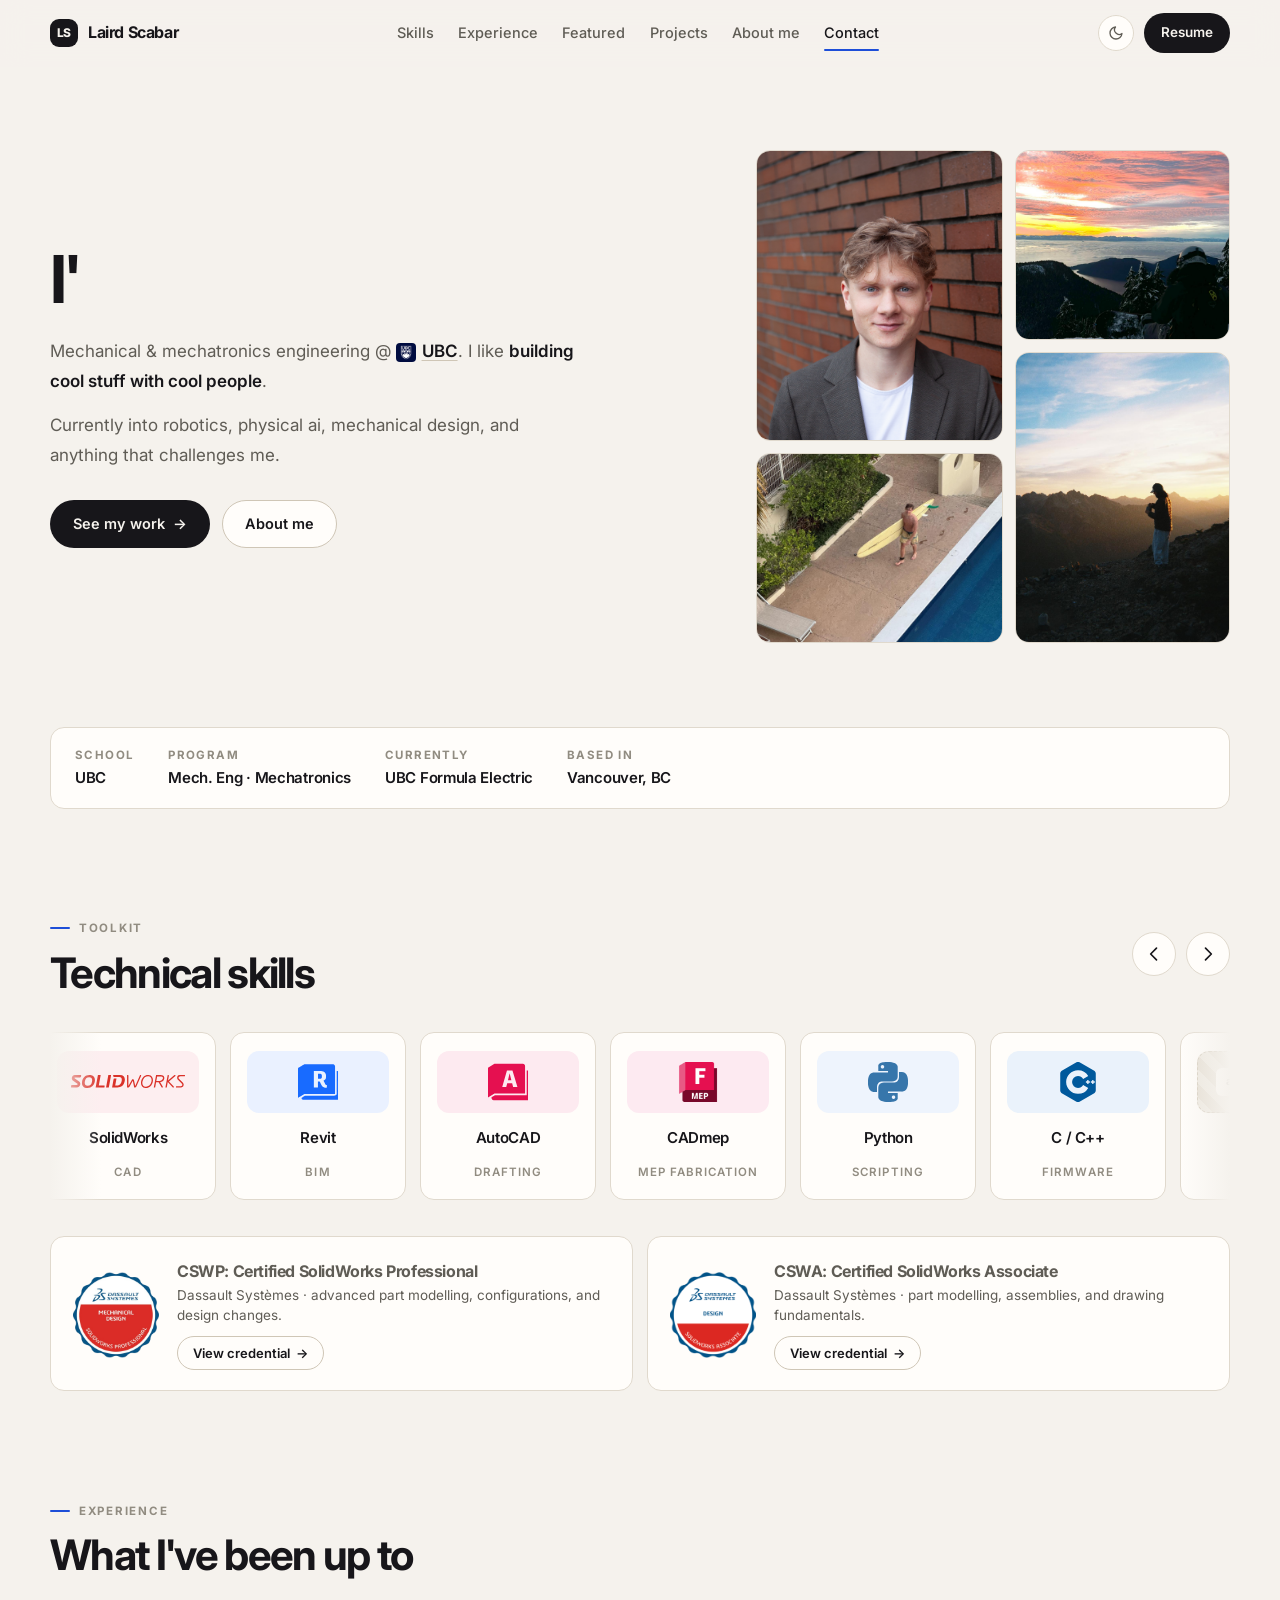
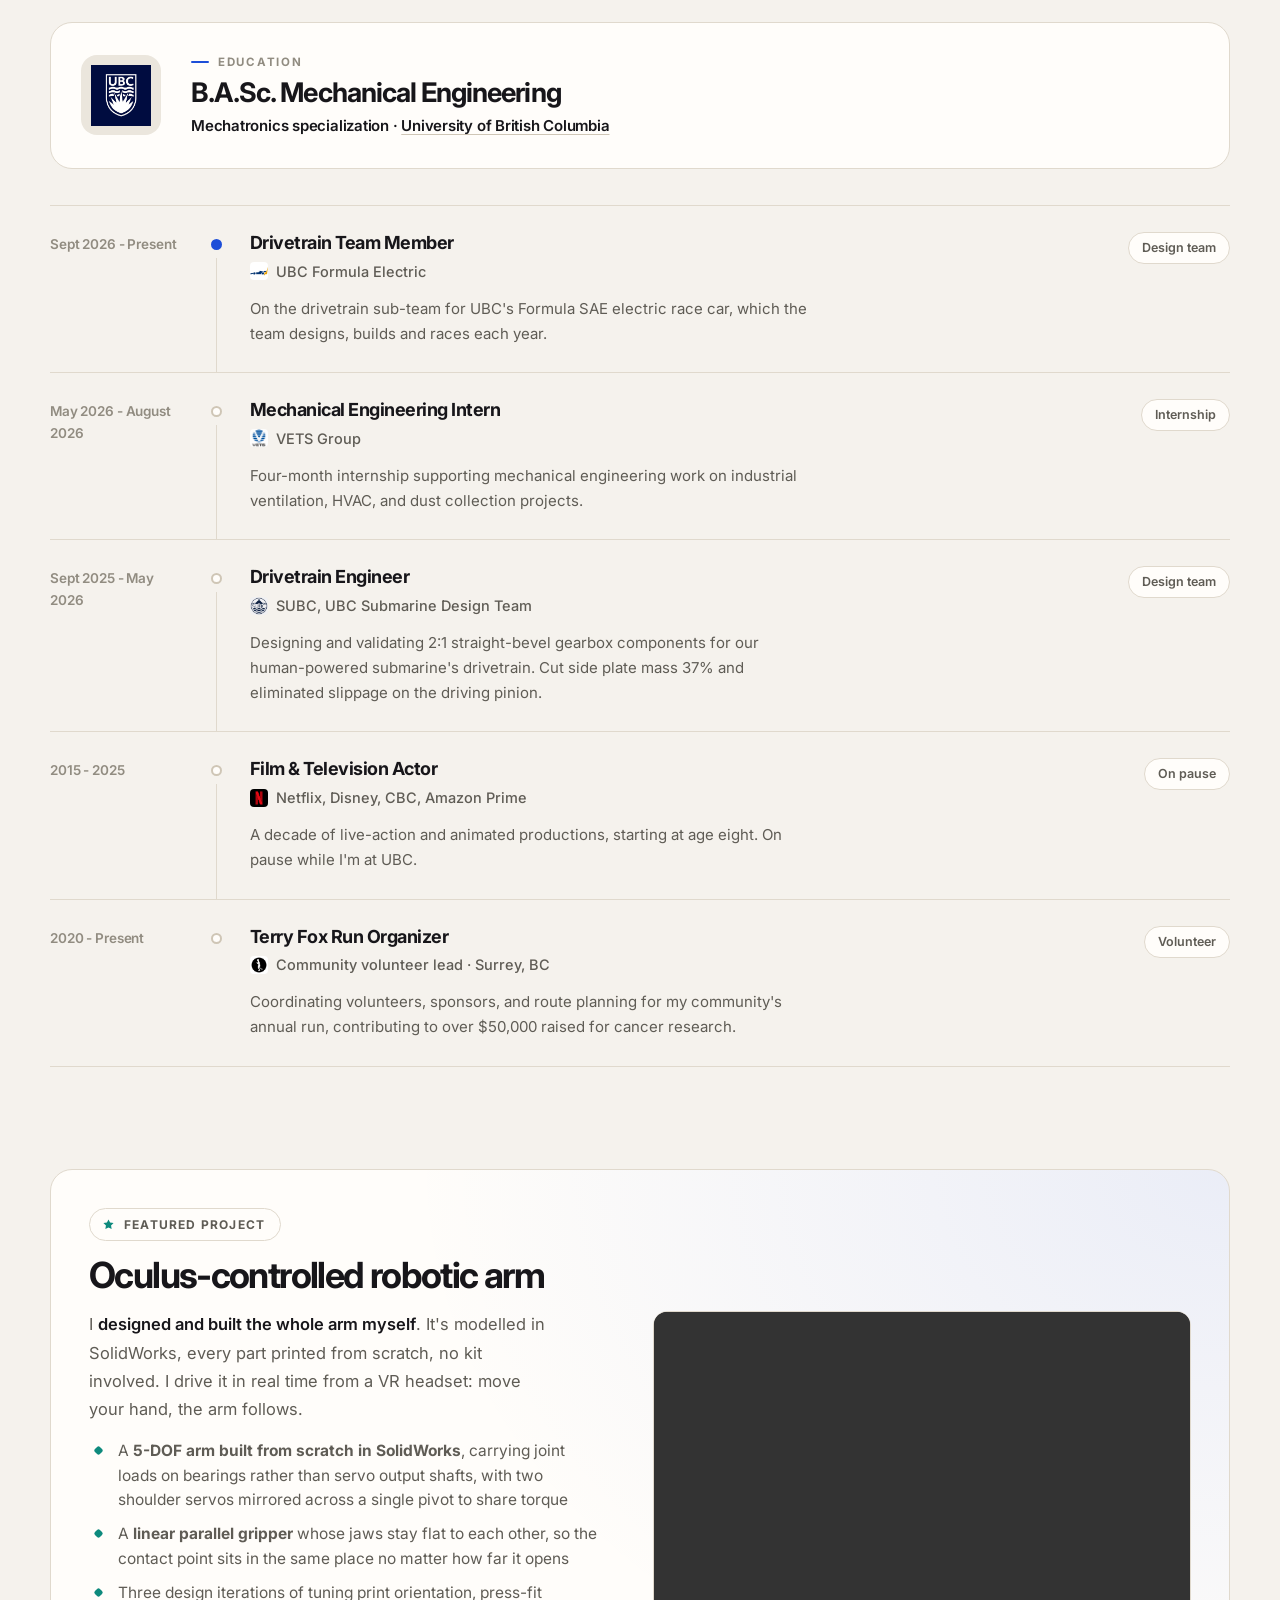
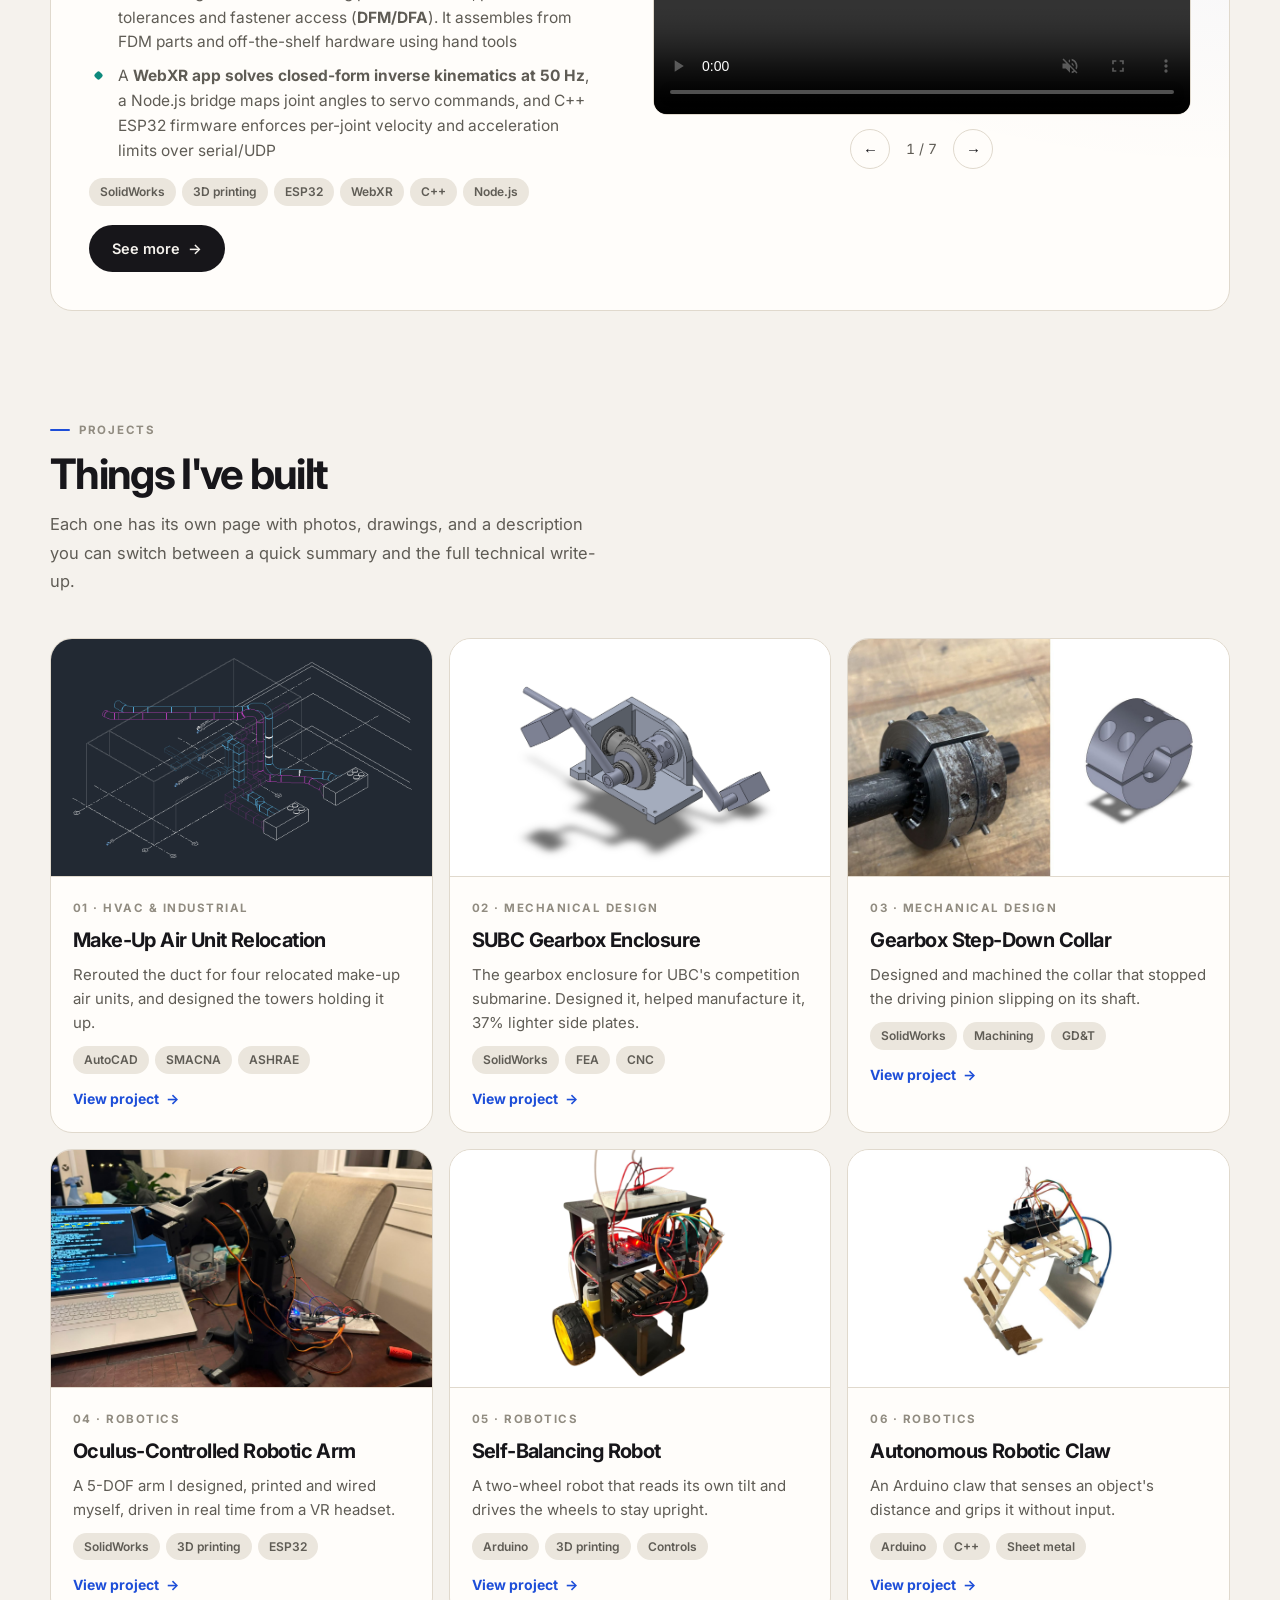
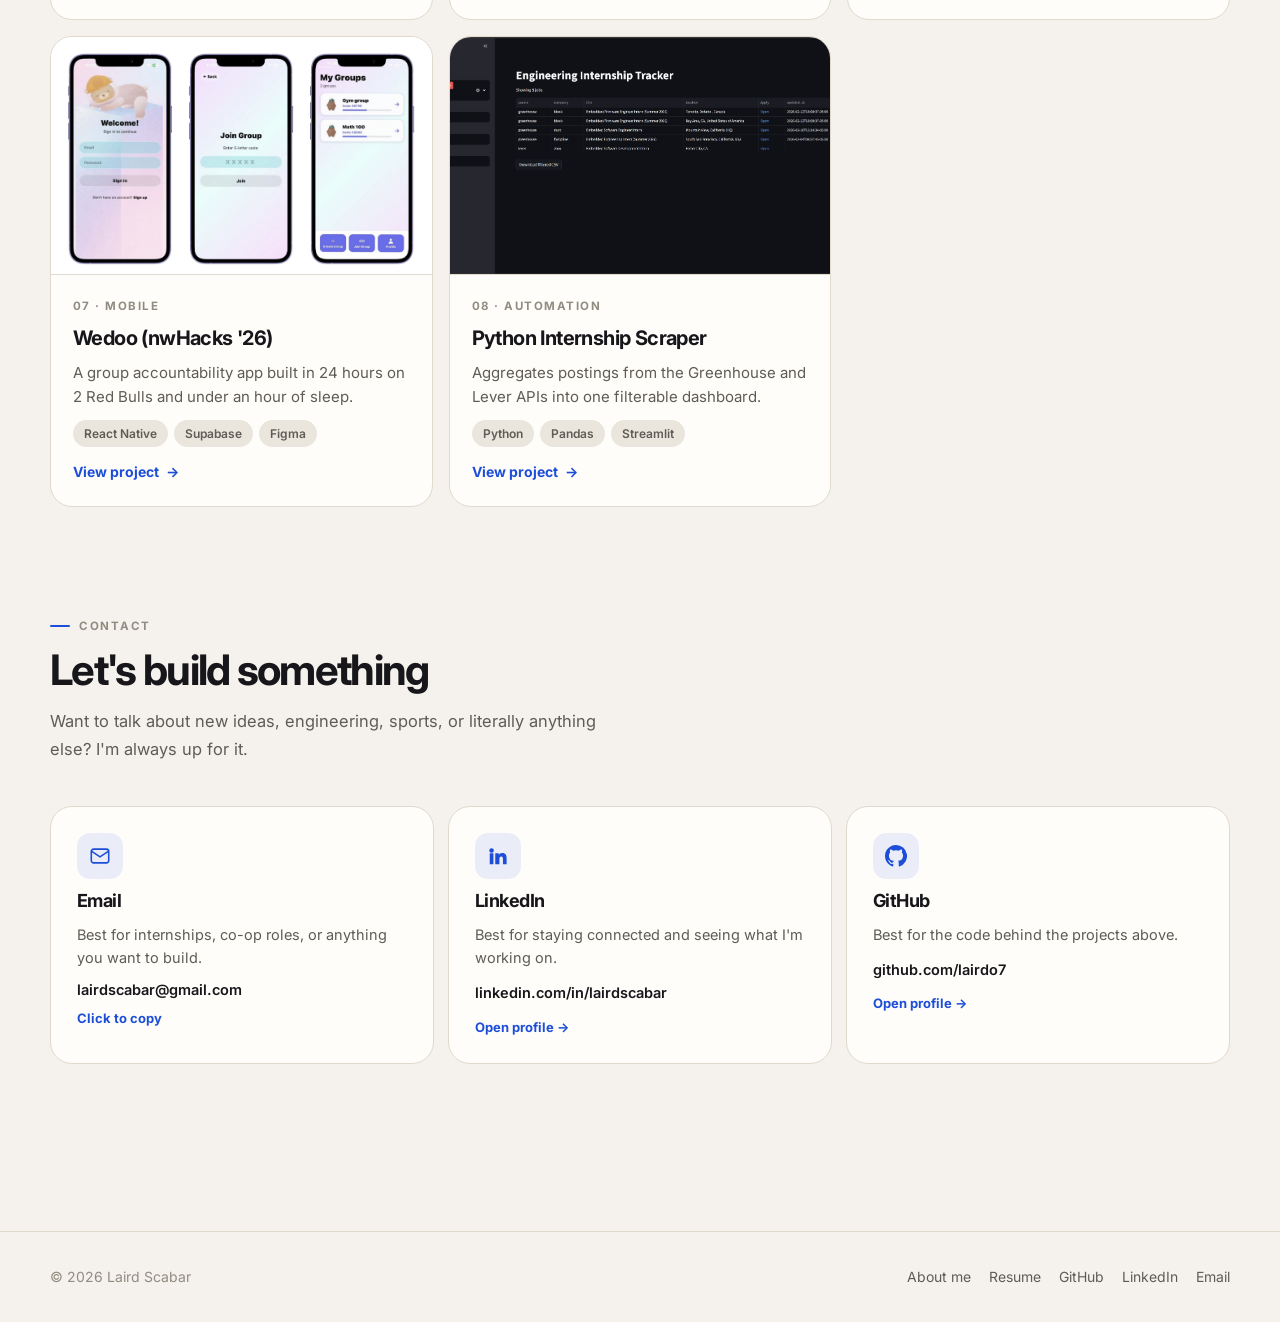
==== commit 2a439b49: "more changes" ====
--- a/index.html
+++ b/index.html
@@ -385,7 +385,7 @@
         <div class="project-grid reveal">
           <a class="project-card" href="project-mua.html">
             <div class="project-card-media">
-              <img src="assets/tolko%20mua%20relocation/vetsproject2.jpg" alt="Rerouted insulated duct mains running between the buildings" loading="lazy" />
+              <img src="assets/mua-card.png" alt="AutoCAD isometric of the rerouted duct and the relocated units" loading="lazy" />
             </div>
             <div class="project-card-body">
               <span class="project-card-kicker">01 · HVAC &amp; industrial</span>
@@ -411,7 +411,7 @@
 
           <a class="project-card" href="project-collar.html">
             <div class="project-card-media">
-              <img src="assets/collar-card.jpg" alt="The machined step-down collar on the shaft" loading="lazy" />
+              <img src="assets/collar-card.jpg" alt="The machined step-down collar beside its CAD model" loading="lazy" />
             </div>
             <div class="project-card-body">
               <span class="project-card-kicker">03 · Mechanical design</span>
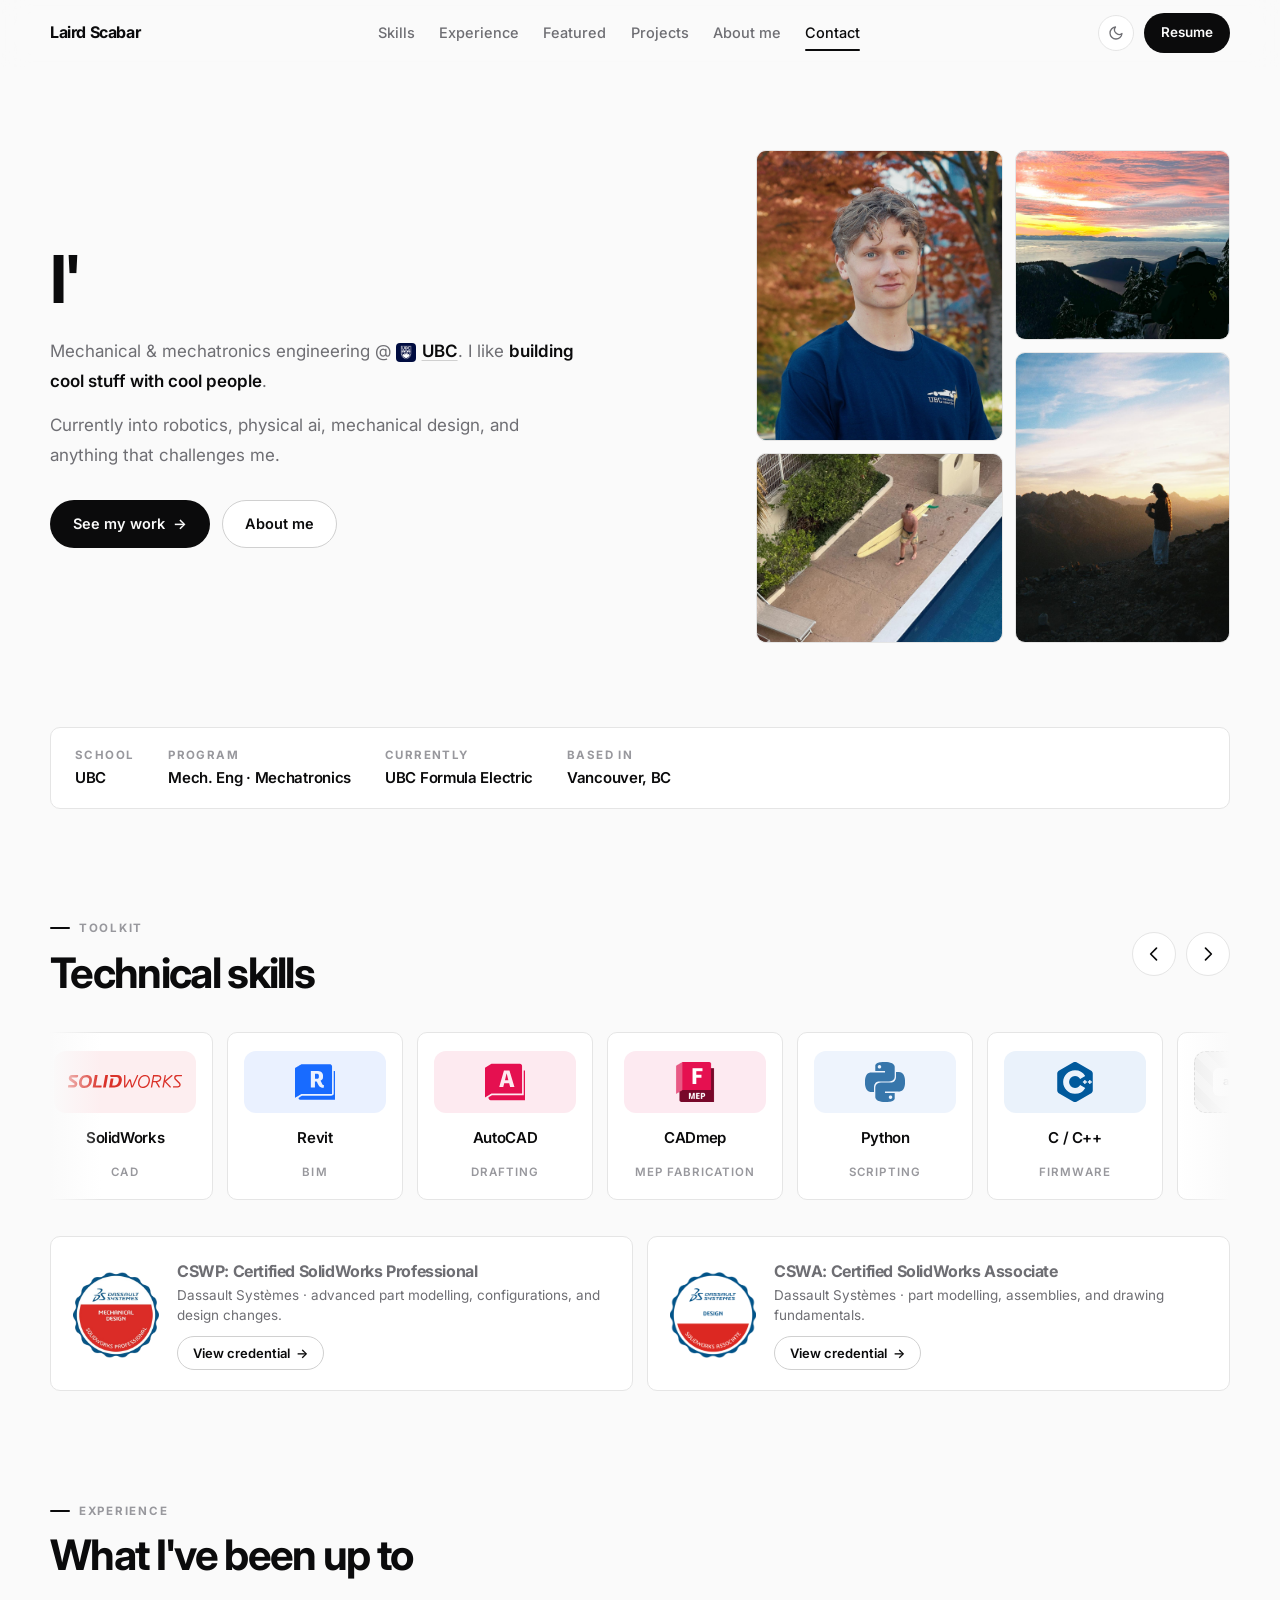
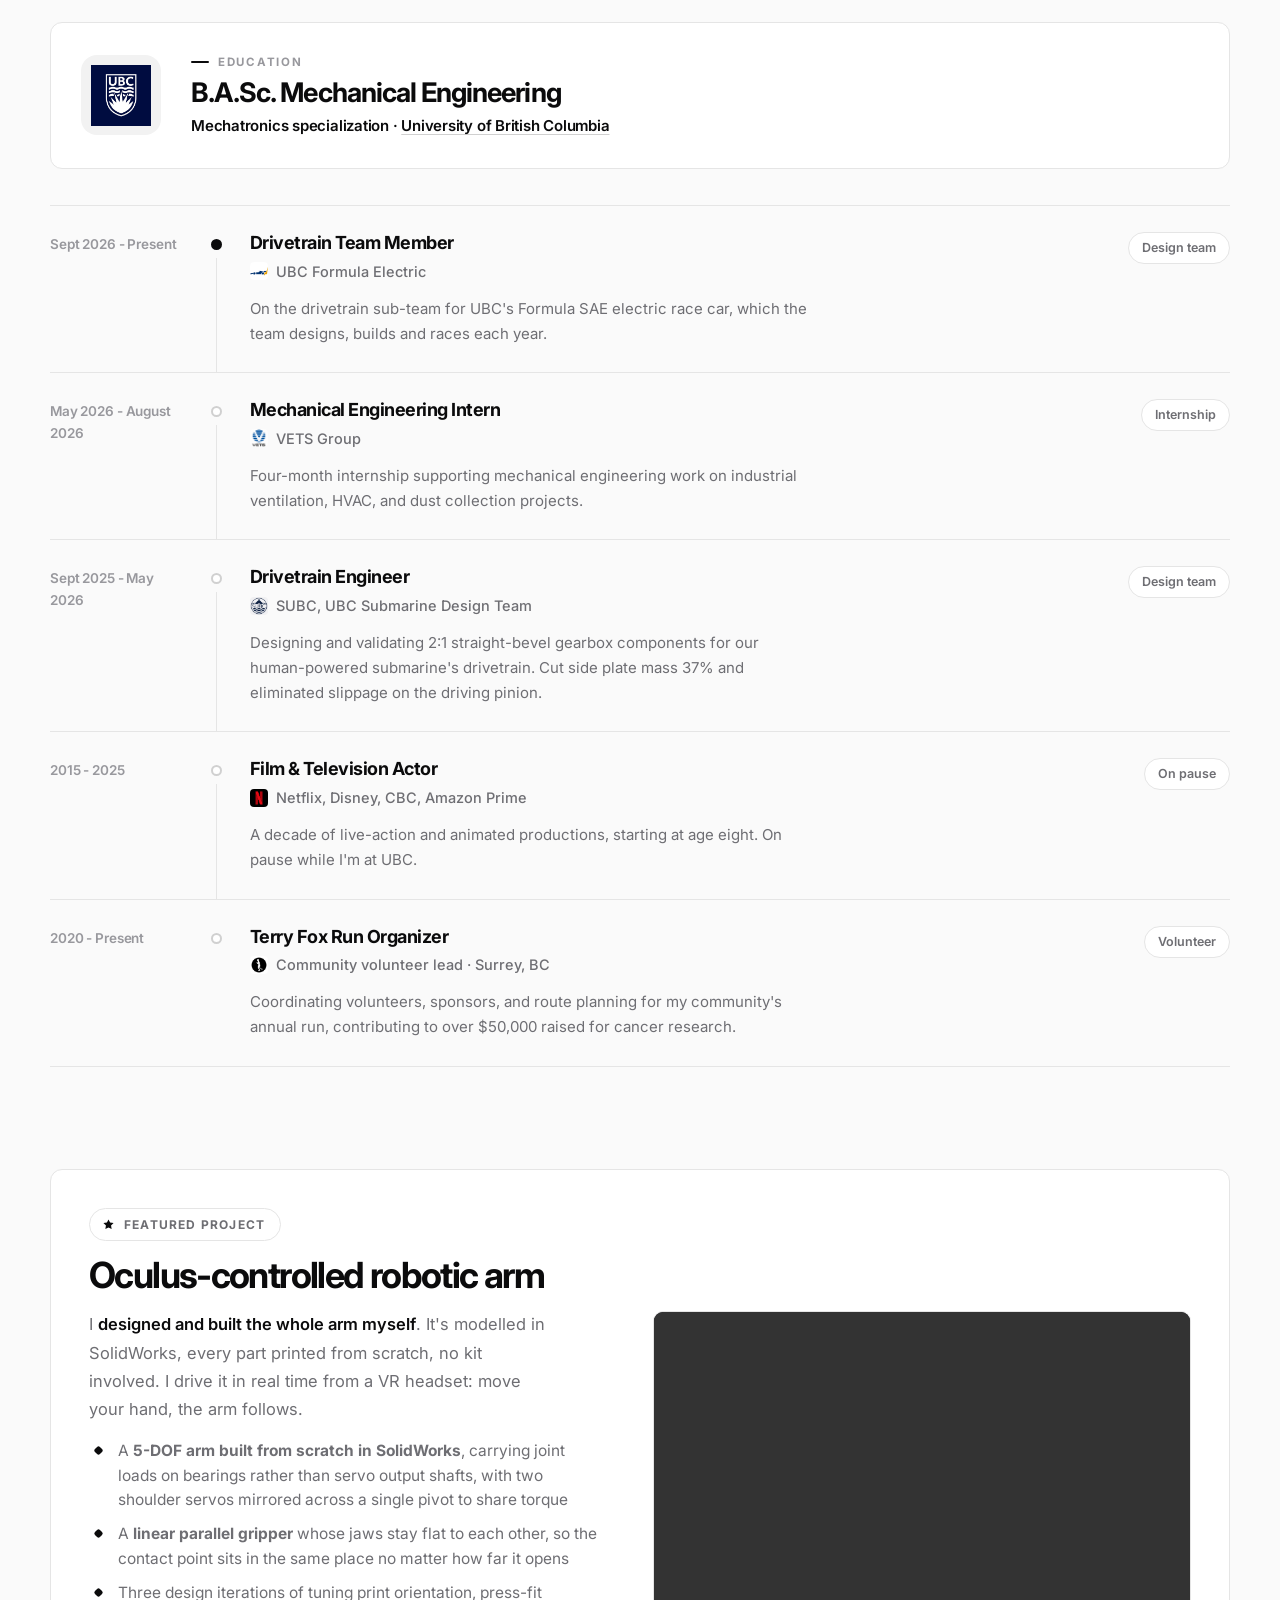
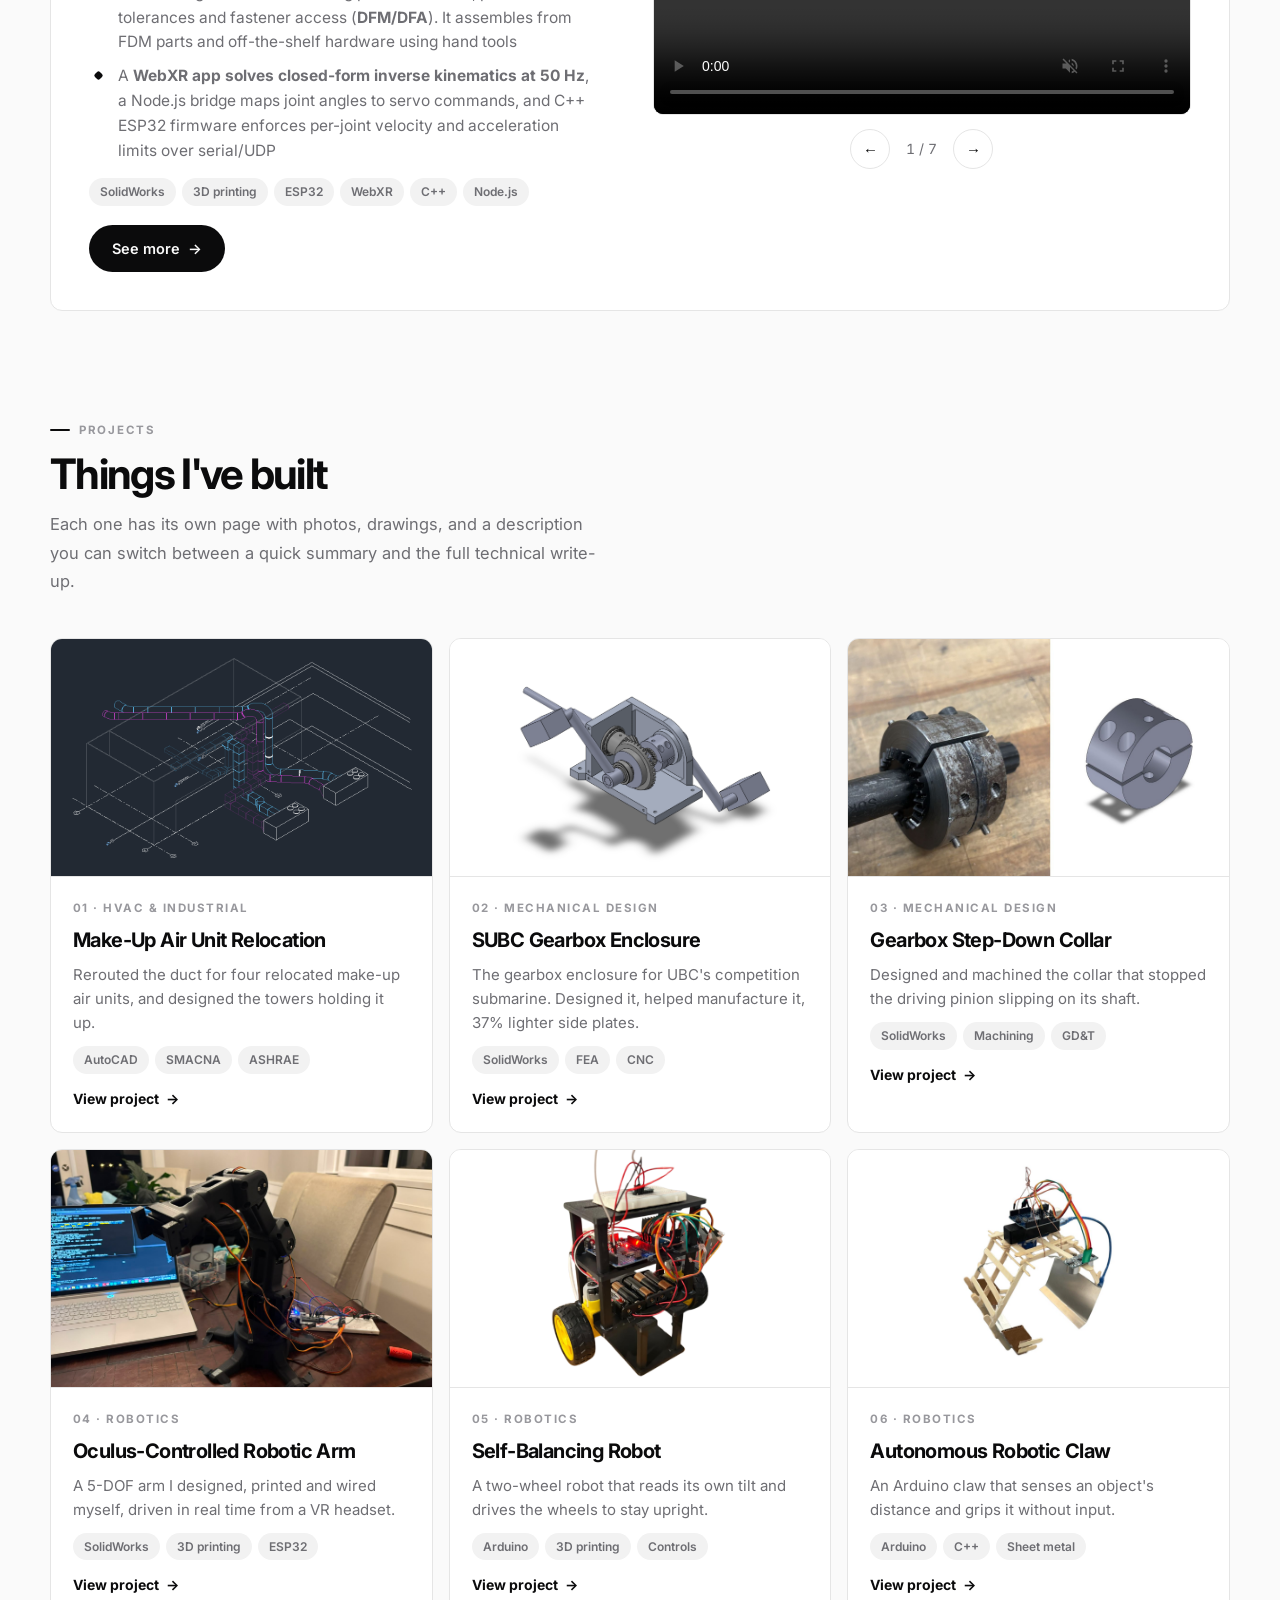
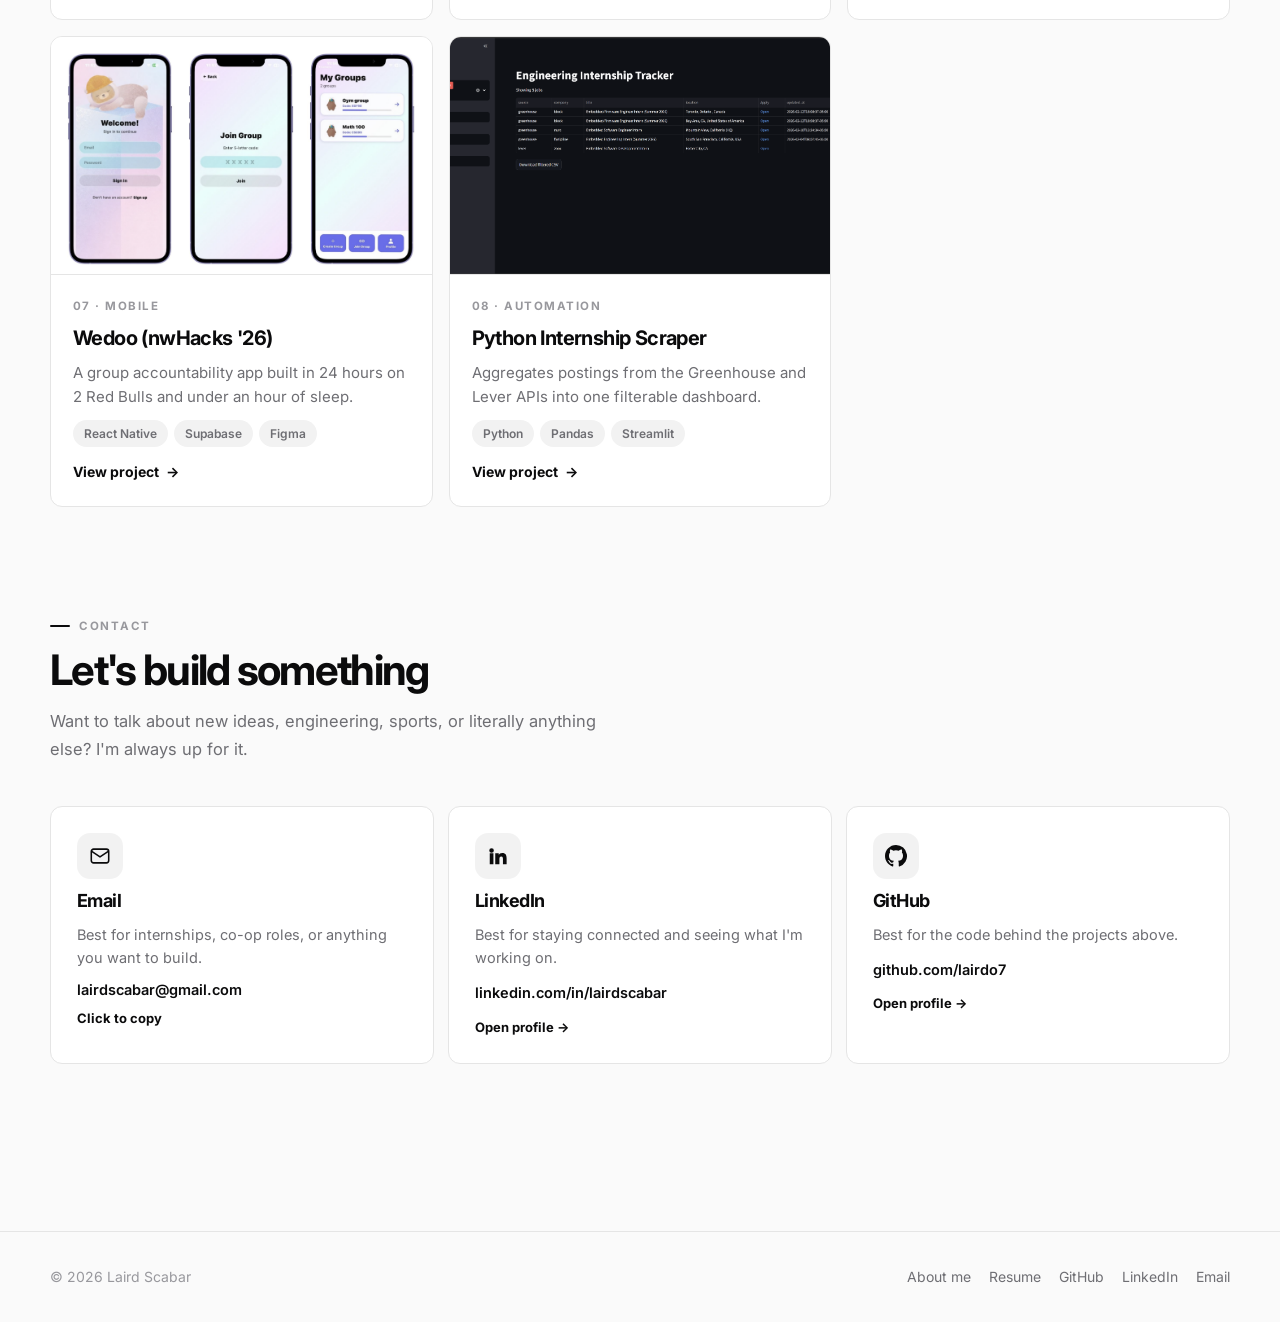
==== commit 7d5d74cb: "new photos and scheme" ====
--- a/index.html
+++ b/index.html
@@ -28,7 +28,6 @@
     <header class="topbar" id="topbar">
       <div class="shell topbar-inner">
         <a class="brand" href="index.html">
-          <span class="brand-mark">LS</span>
           Laird Scabar
         </a>
 
@@ -86,7 +85,7 @@
 
         <div class="hero-collage reveal" style="--reveal-delay: 0.12s" data-gallery="hero">
           <div class="photo">
-            <img src="assets/IMG_4320.jpeg" alt="Laird Scabar" fetchpriority="high" />
+            <img src="assets/headshot.jpg" alt="Laird Scabar" fetchpriority="high" />
           </div>
           <div class="photo">
             <img src="assets/snowboarding.jpeg" alt="Snowboarding" loading="lazy" />
--- a/format1.css
+++ b/format1.css
@@ -3,29 +3,29 @@
    ========================================================================== */
 
 :root {
-    --bg: #f5f2ed;
-    --surface: #fffdfa;
-    --surface-2: #ebe6dd;
-    --surface-3: #e2dbcf;
-    --line: #e0d9cd;
-    --line-strong: #cfc6b6;
-
-    --text: #17161a;
-    --muted: #5f5c55;
-    --faint: #918c81;
-
-    --accent: #1d4ed8;
-    --accent-soft: rgba(29, 78, 216, 0.09);
-    --accent-2: #0e8a7d;
-
-    --radius-lg: 22px;
-    --radius-md: 14px;
-    --radius-sm: 10px;
+    --bg: #fafafa;
+    --surface: #ffffff;
+    --surface-2: #f2f2f2;
+    --surface-3: #ebebeb;
+    --line: #e5e5e5;
+    --line-strong: #d0d0d0;
+
+    --text: #0b0b0c;
+    --muted: #6e6e73;
+    --faint: #98989d;
+
+    --accent: #0b0b0c;
+    --accent-soft: rgba(0, 0, 0, 0.05);
+    --accent-2: #0b0b0c;
+
+    --radius-lg: 12px;
+    --radius-md: 10px;
+    --radius-sm: 8px;
     --radius-pill: 999px;
 
-    --shadow-sm: 0 2px 10px rgba(30, 26, 18, 0.05);
-    --shadow: 0 10px 28px rgba(30, 26, 18, 0.08);
-    --shadow-lg: 0 24px 54px rgba(30, 26, 18, 0.16);
+    --shadow-sm: none;
+    --shadow: none;
+    --shadow-lg: 0 24px 54px rgba(0, 0, 0, 0.22);
 
     --shell-w: min(1180px, 100% - 64px);
     --gap-section: clamp(64px, 8vw, 112px);
@@ -36,23 +36,23 @@
 
 html.pre-dark body,
 body.dark-mode {
-    --bg: #121214;
-    --surface: #1a1a1e;
-    --surface-2: #212126;
-    --surface-3: #2a2a30;
-    --line: #2c2c33;
-    --line-strong: #3d3d45;
-
-    --text: #f2f1ee;
-    --muted: #a8a6a0;
-    --faint: #77746e;
-
-    --accent: #7dafff;
-    --accent-soft: rgba(125, 175, 255, 0.13);
-    --accent-2: #35c9b8;
-
-    --shadow-sm: 0 2px 10px rgba(0, 0, 0, 0.4);
-    --shadow: 0 10px 28px rgba(0, 0, 0, 0.5);
+    --bg: #0a0a0a;
+    --surface: #141416;
+    --surface-2: #1c1c1f;
+    --surface-3: #242428;
+    --line: #272729;
+    --line-strong: #3a3a3e;
+
+    --text: #f5f5f7;
+    --muted: #a1a1a6;
+    --faint: #6e6e73;
+
+    --accent: #ffffff;
+    --accent-soft: rgba(255, 255, 255, 0.08);
+    --accent-2: #ffffff;
+
+    --shadow-sm: none;
+    --shadow: none;
     --shadow-lg: 0 24px 54px rgba(0, 0, 0, 0.6);
 
     color-scheme: dark;
@@ -132,19 +132,6 @@
     font-weight: 700;
     letter-spacing: -0.025em;
     white-space: nowrap;
-}
-
-.brand-mark {
-    width: 28px;
-    height: 28px;
-    display: grid;
-    place-items: center;
-    border-radius: 9px;
-    background: var(--text);
-    color: var(--bg);
-    font-size: 12px;
-    font-weight: 800;
-    letter-spacing: -0.04em;
 }
 
 .topnav {
@@ -242,10 +229,7 @@
     transition: transform 0.18s ease, box-shadow 0.18s ease;
 }
 
-.btn:hover {
-    transform: translateY(-2px);
-    box-shadow: var(--shadow);
-}
+.btn:hover { opacity: 0.86; }
 
 .btn--ghost {
     background: var(--surface);
@@ -454,9 +438,7 @@
     padding: clamp(24px, 3vw, 38px);
     border-radius: var(--radius-lg);
     border: 1px solid var(--line);
-    background:
-        radial-gradient(120% 140% at 100% 0%, var(--accent-soft), transparent 58%),
-        var(--surface);
+    background: var(--surface);
 }
 
 .wip-copy { display: grid; gap: 15px; align-content: start; }
@@ -673,7 +655,6 @@
 .logo-card:hover {
     transform: translateY(-3px);
     border-color: var(--accent);
-    box-shadow: var(--shadow-sm);
 }
 
 /* A wide badge rather than a square one: real brand assets range from square
@@ -1007,7 +988,6 @@
 .project-card:hover {
     transform: translateY(-3px);
     border-color: var(--line-strong);
-    box-shadow: var(--shadow);
 }
 
 .project-card-media {
@@ -1768,8 +1748,7 @@
 }
 
 .photo:hover {
-    transform: translateY(-3px);
-    box-shadow: var(--shadow);
+    border-color: var(--line-strong);
     z-index: 2;
 }
 
@@ -1844,7 +1823,6 @@
 .contact-method:hover {
     transform: translateY(-3px);
     border-color: var(--accent);
-    box-shadow: var(--shadow);
 }
 
 .contact-method-icon {
@@ -2029,7 +2007,6 @@
         padding: 6px 18px 16px;
         background: var(--bg);
         border-bottom: 1px solid var(--line);
-        box-shadow: var(--shadow);
         opacity: 0;
         pointer-events: none;
         z-index: 399;
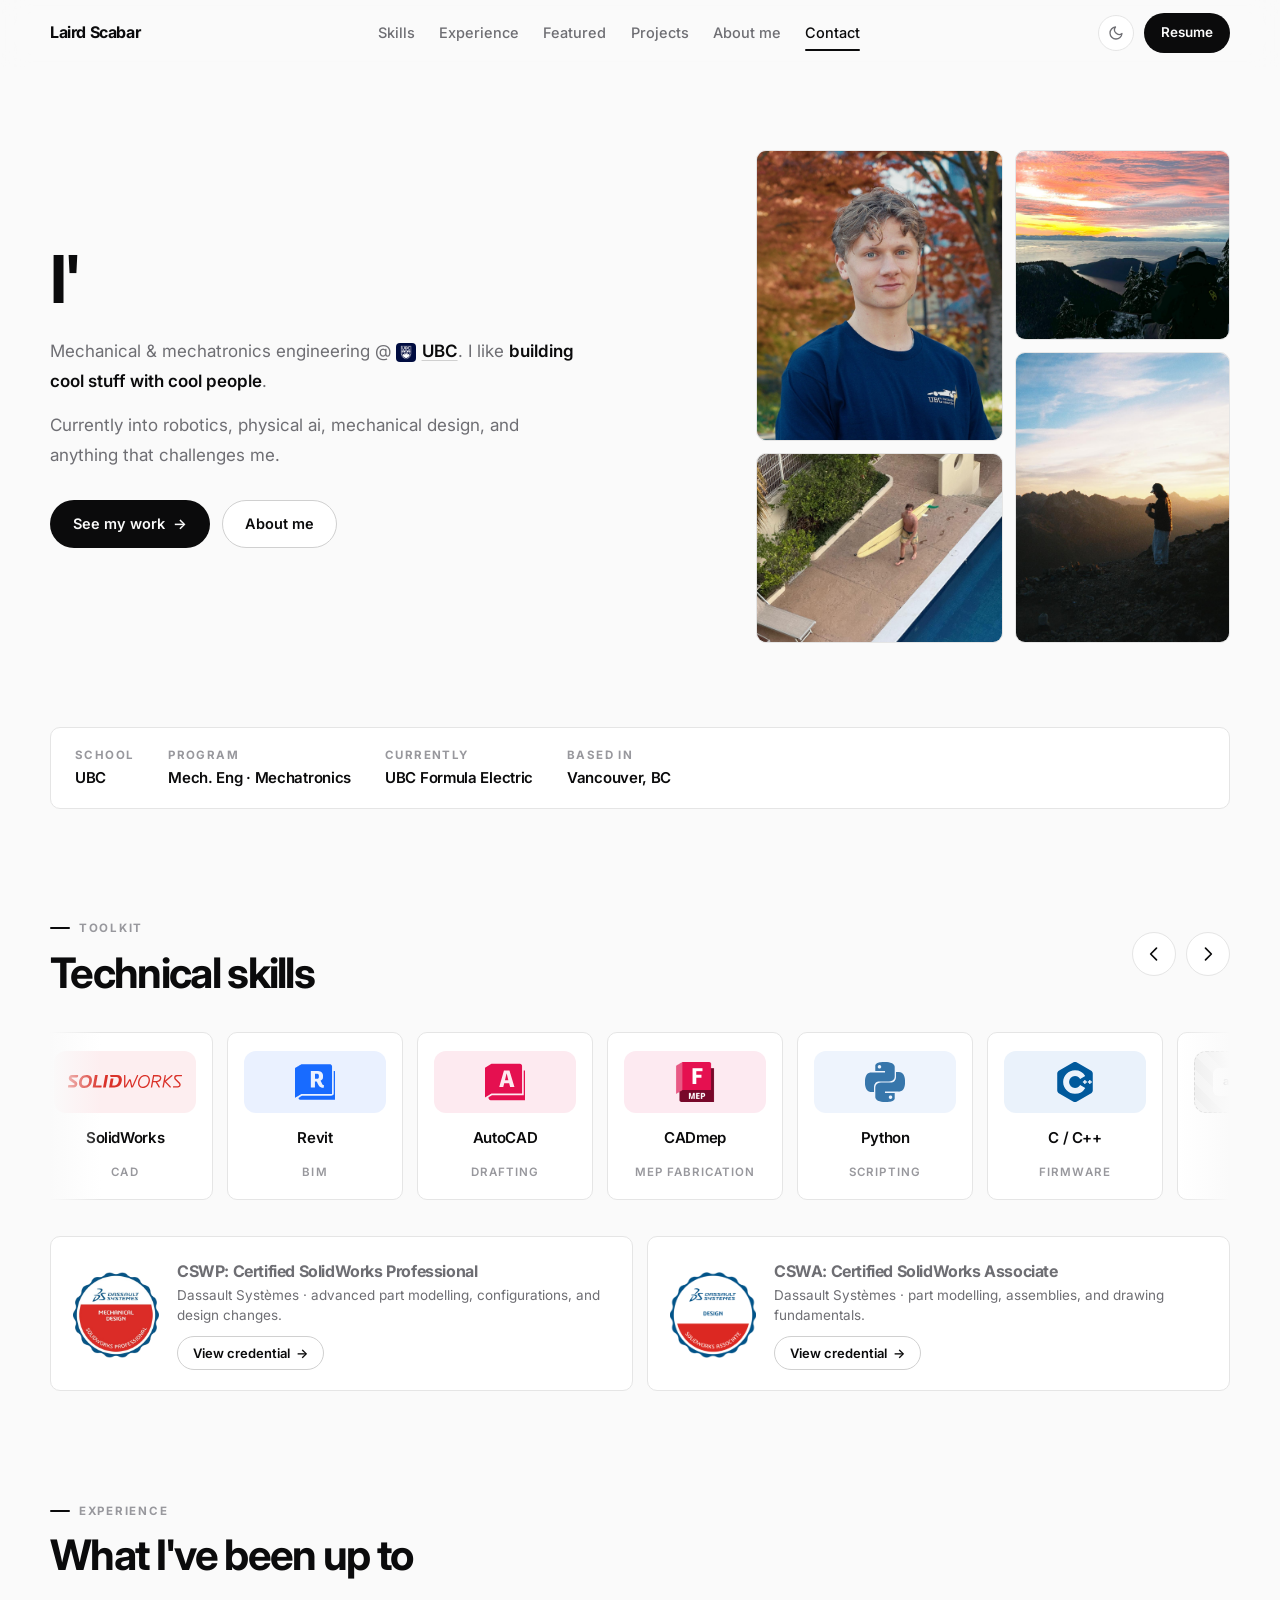
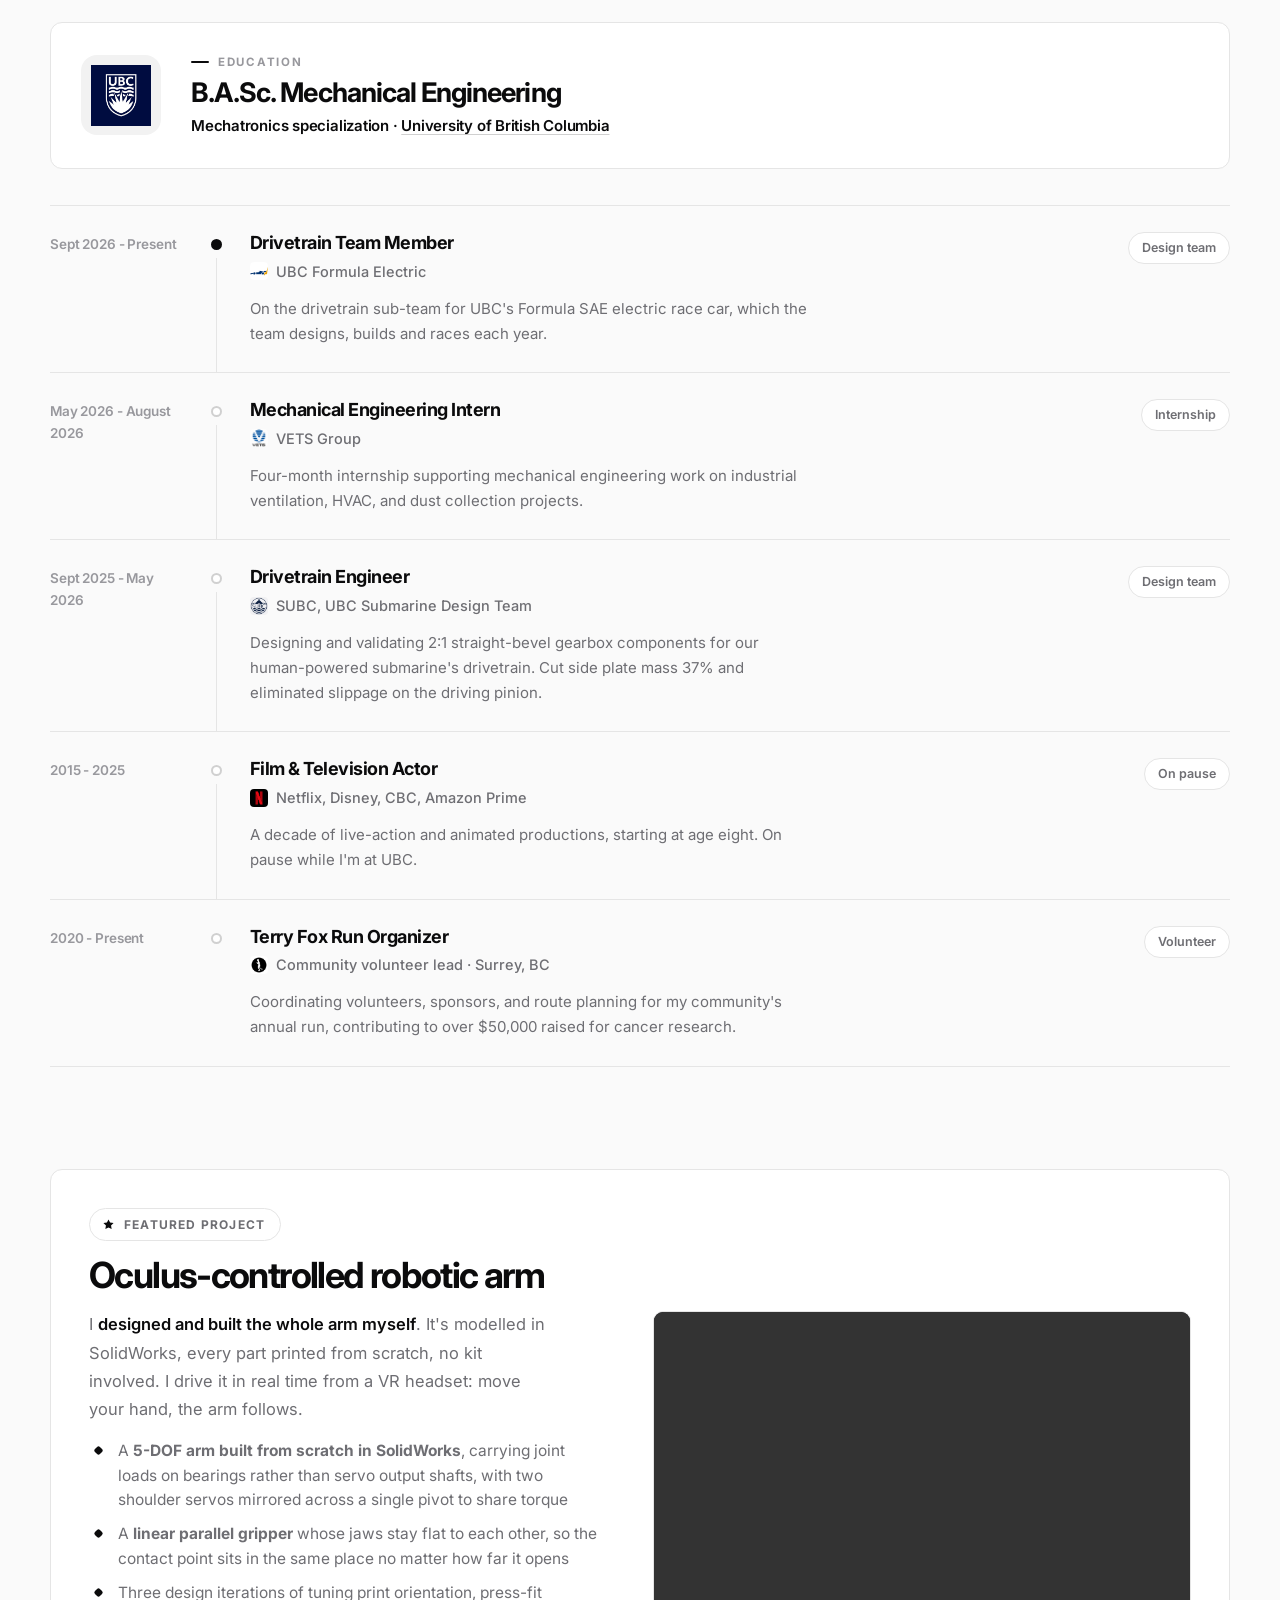
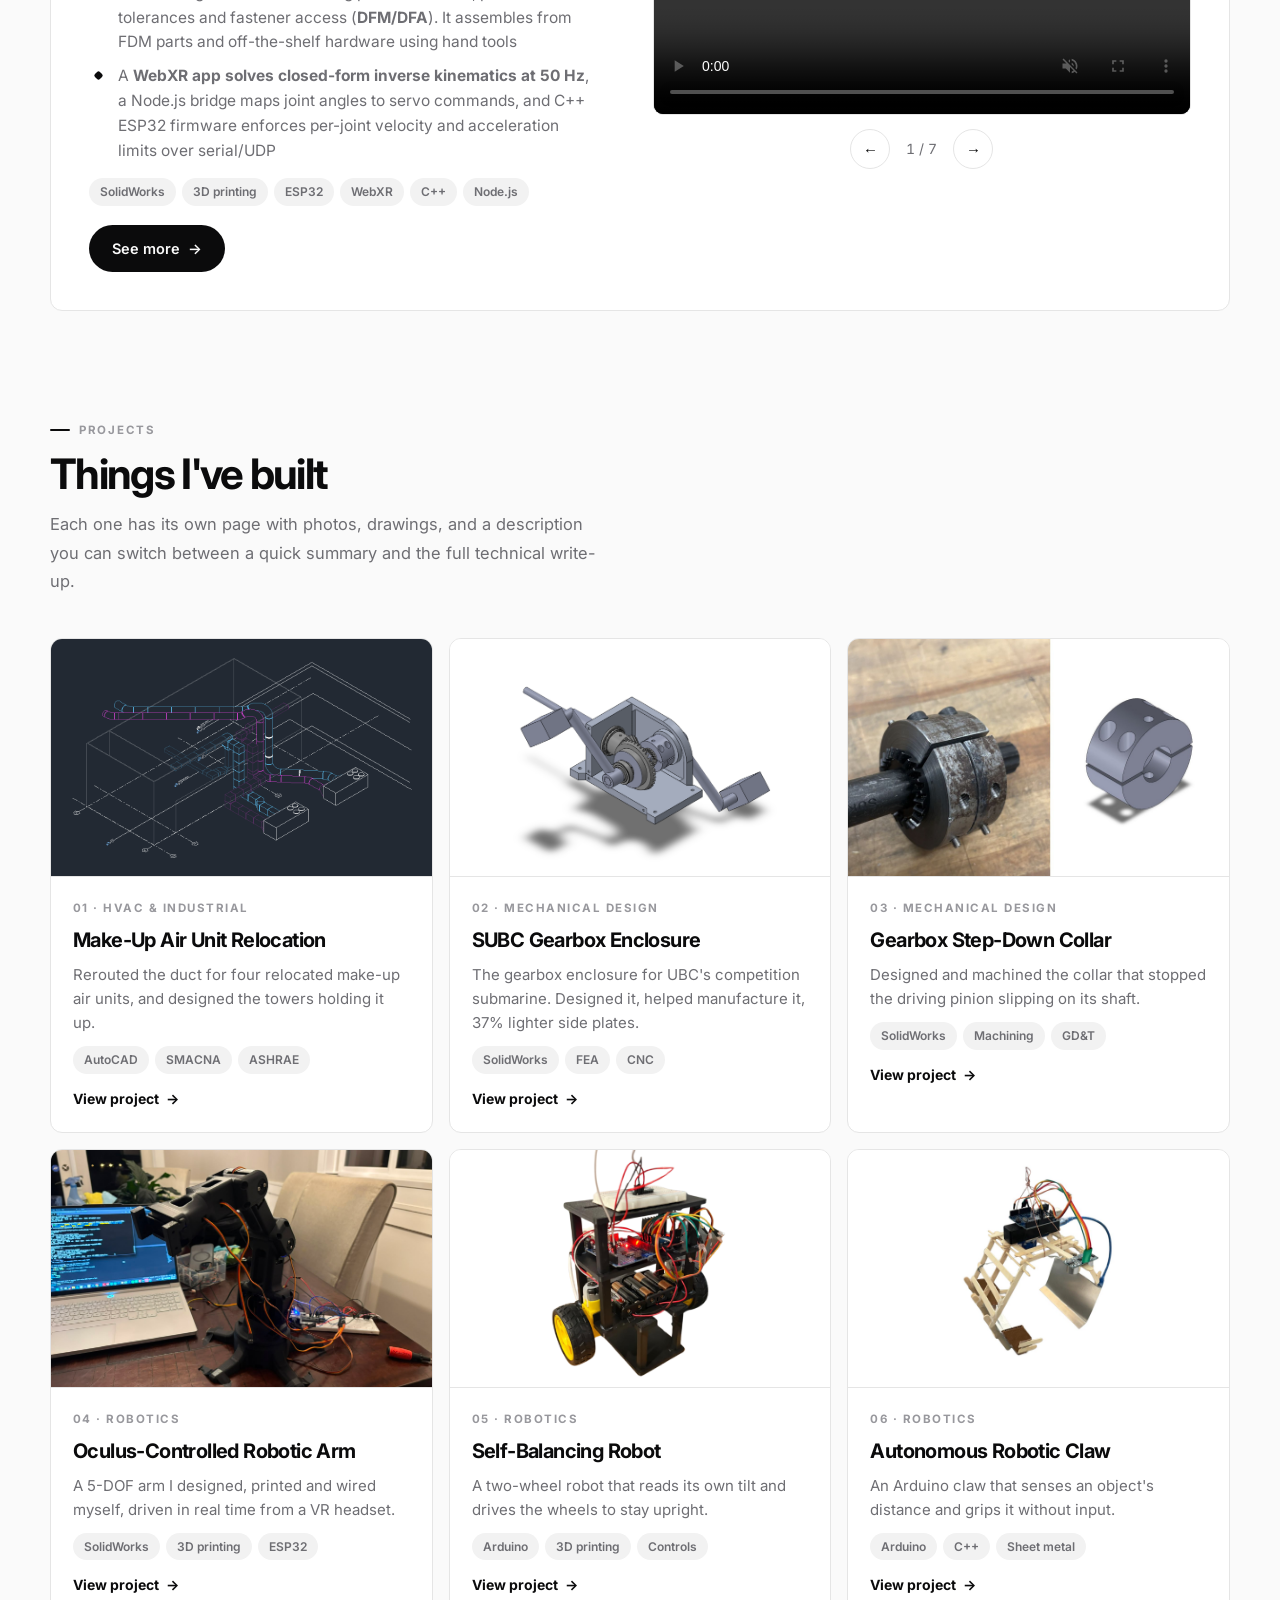
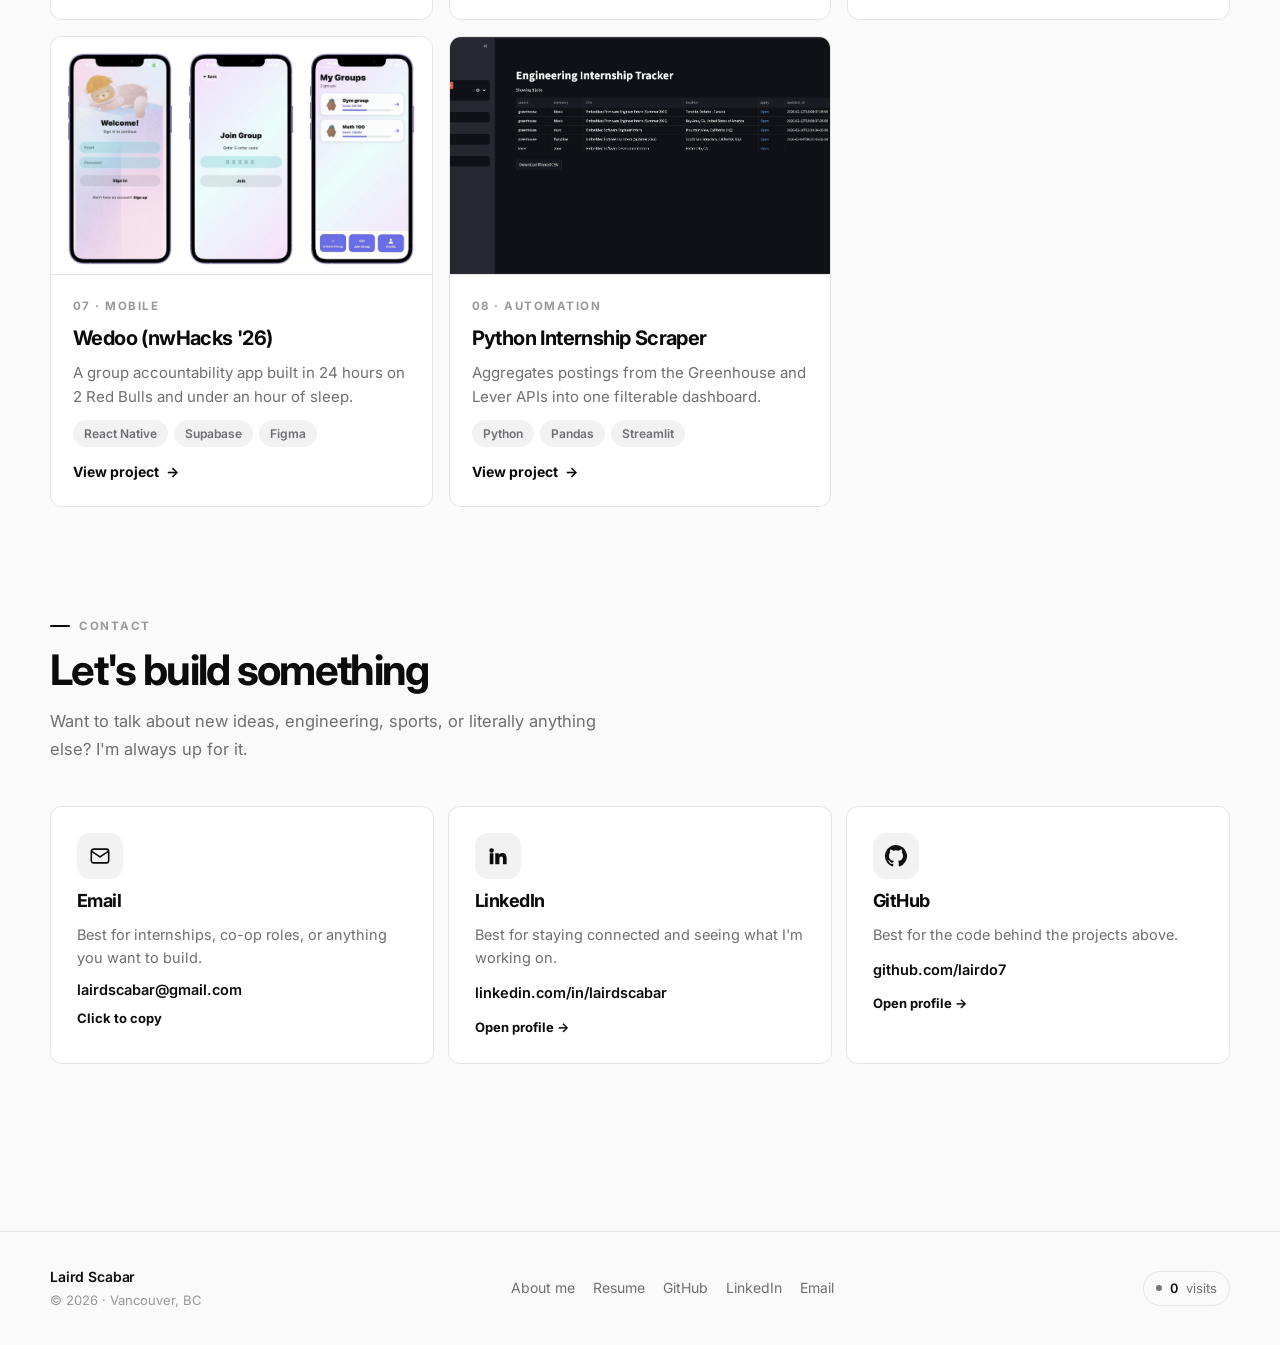
==== commit 7ac86a3e: "counter" ====
--- a/index.html
+++ b/index.html
@@ -539,7 +539,11 @@
 
     <footer class="site-footer">
       <div class="shell footer-inner">
-        <span>© 2026 Laird Scabar</span>
+        <div class="footer-brand">
+          <span class="footer-name">Laird Scabar</span>
+          <span class="footer-meta">&copy; 2026 &middot; Vancouver, BC</span>
+        </div>
+
         <nav class="footer-links">
           <a href="about.html">About me</a>
           <a href="assets/Laird-Scabar-Resume.pdf" target="_blank" rel="noopener noreferrer">Resume</a>
@@ -547,6 +551,15 @@
           <a href="https://linkedin.com/in/lairdscabar" target="_blank" rel="noopener noreferrer">LinkedIn</a>
           <a href="mailto:lairdscabar@gmail.com">Email</a>
         </nav>
+
+        <!-- Counter stays hidden until the endpoint answers, so it never shows a
+             made-up number. data-baseline is added to the live count. -->
+        <p class="visit-counter" id="visit-counter"
+           data-endpoint=""
+           data-baseline="112" hidden>
+          <span class="visit-dot" aria-hidden="true"></span>
+          <span class="visit-number">0</span> visits
+        </p>
       </div>
     </footer>
 
@@ -559,5 +572,8 @@
     </div>
 
     <script src="script.js"></script>
+    <!-- Cloudflare Web Analytics -->
+    <script type="module" src="https://static.cloudflareinsights.com/beacon.min.js" data-cf-beacon='{"token": "0a46e1d4943642d09e1269eb62a7f9d8"}'></script>
+    <!-- End Cloudflare Web Analytics -->
   </body>
 </html>
--- a/format1.css
+++ b/format1.css
@@ -1876,11 +1876,21 @@
     display: flex;
     align-items: center;
     justify-content: space-between;
-    gap: 18px;
+    gap: 20px 32px;
     flex-wrap: wrap;
     color: var(--faint);
     font-size: 14px;
 }
+
+.footer-brand { display: grid; gap: 2px; }
+
+.footer-name {
+    color: var(--text);
+    font-weight: 600;
+    letter-spacing: -0.01em;
+}
+
+.footer-meta { color: var(--faint); font-size: 13px; }
 
 .footer-links {
     display: flex;
@@ -1890,6 +1900,35 @@
 
 .footer-links a { color: var(--muted); }
 .footer-links a:hover { color: var(--text); }
+
+/* Visit counter */
+.visit-counter {
+    display: inline-flex;
+    align-items: center;
+    gap: 8px;
+    padding: 6px 12px;
+    border: 1px solid var(--line);
+    border-radius: var(--radius-pill);
+    color: var(--muted);
+    font-size: 13px;
+    font-variant-numeric: tabular-nums;
+    white-space: nowrap;
+}
+
+.visit-number { color: var(--text); font-weight: 600; }
+
+.visit-dot {
+    width: 6px;
+    height: 6px;
+    flex: 0 0 6px;
+    border-radius: 50%;
+    background: var(--text);
+    opacity: 0.55;
+}
+
+@media (max-width: 640px) {
+    .footer-inner { justify-content: flex-start; }
+}
 
 /* ==========================================================================
    Lightbox
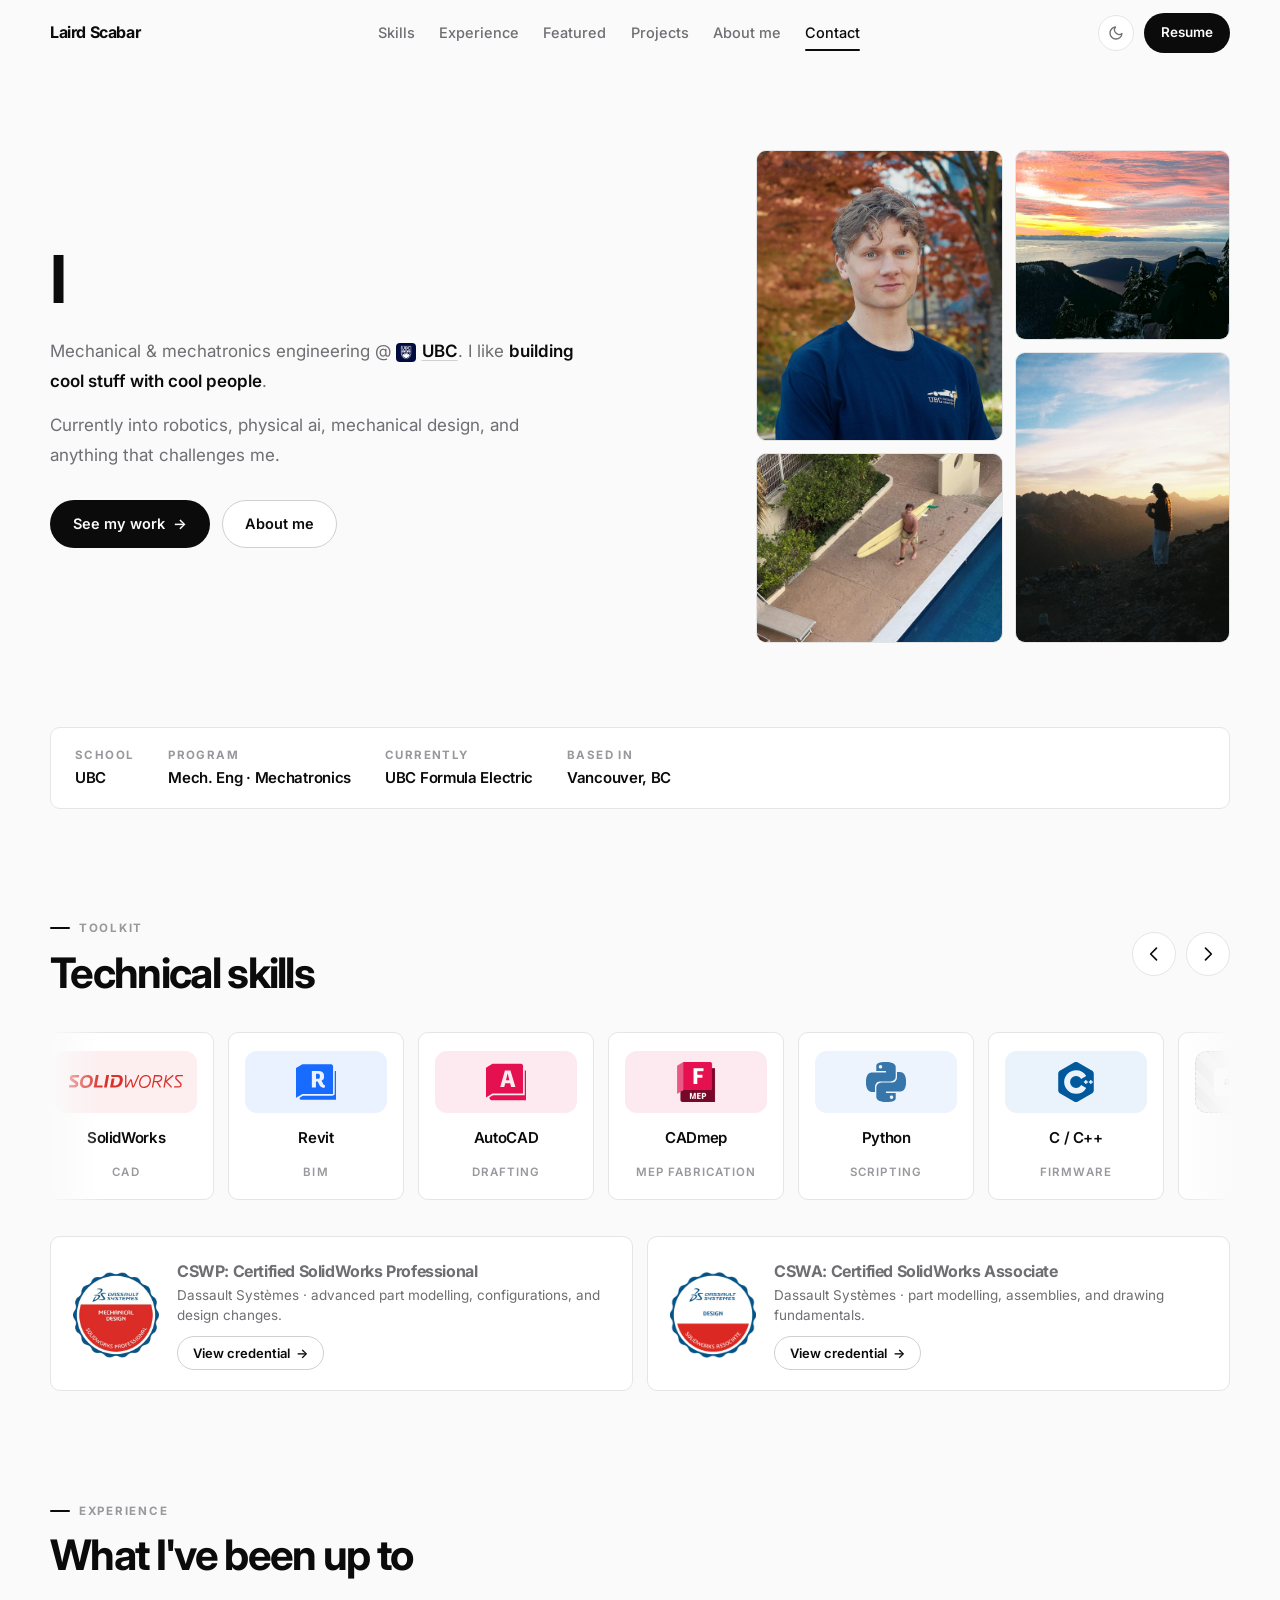
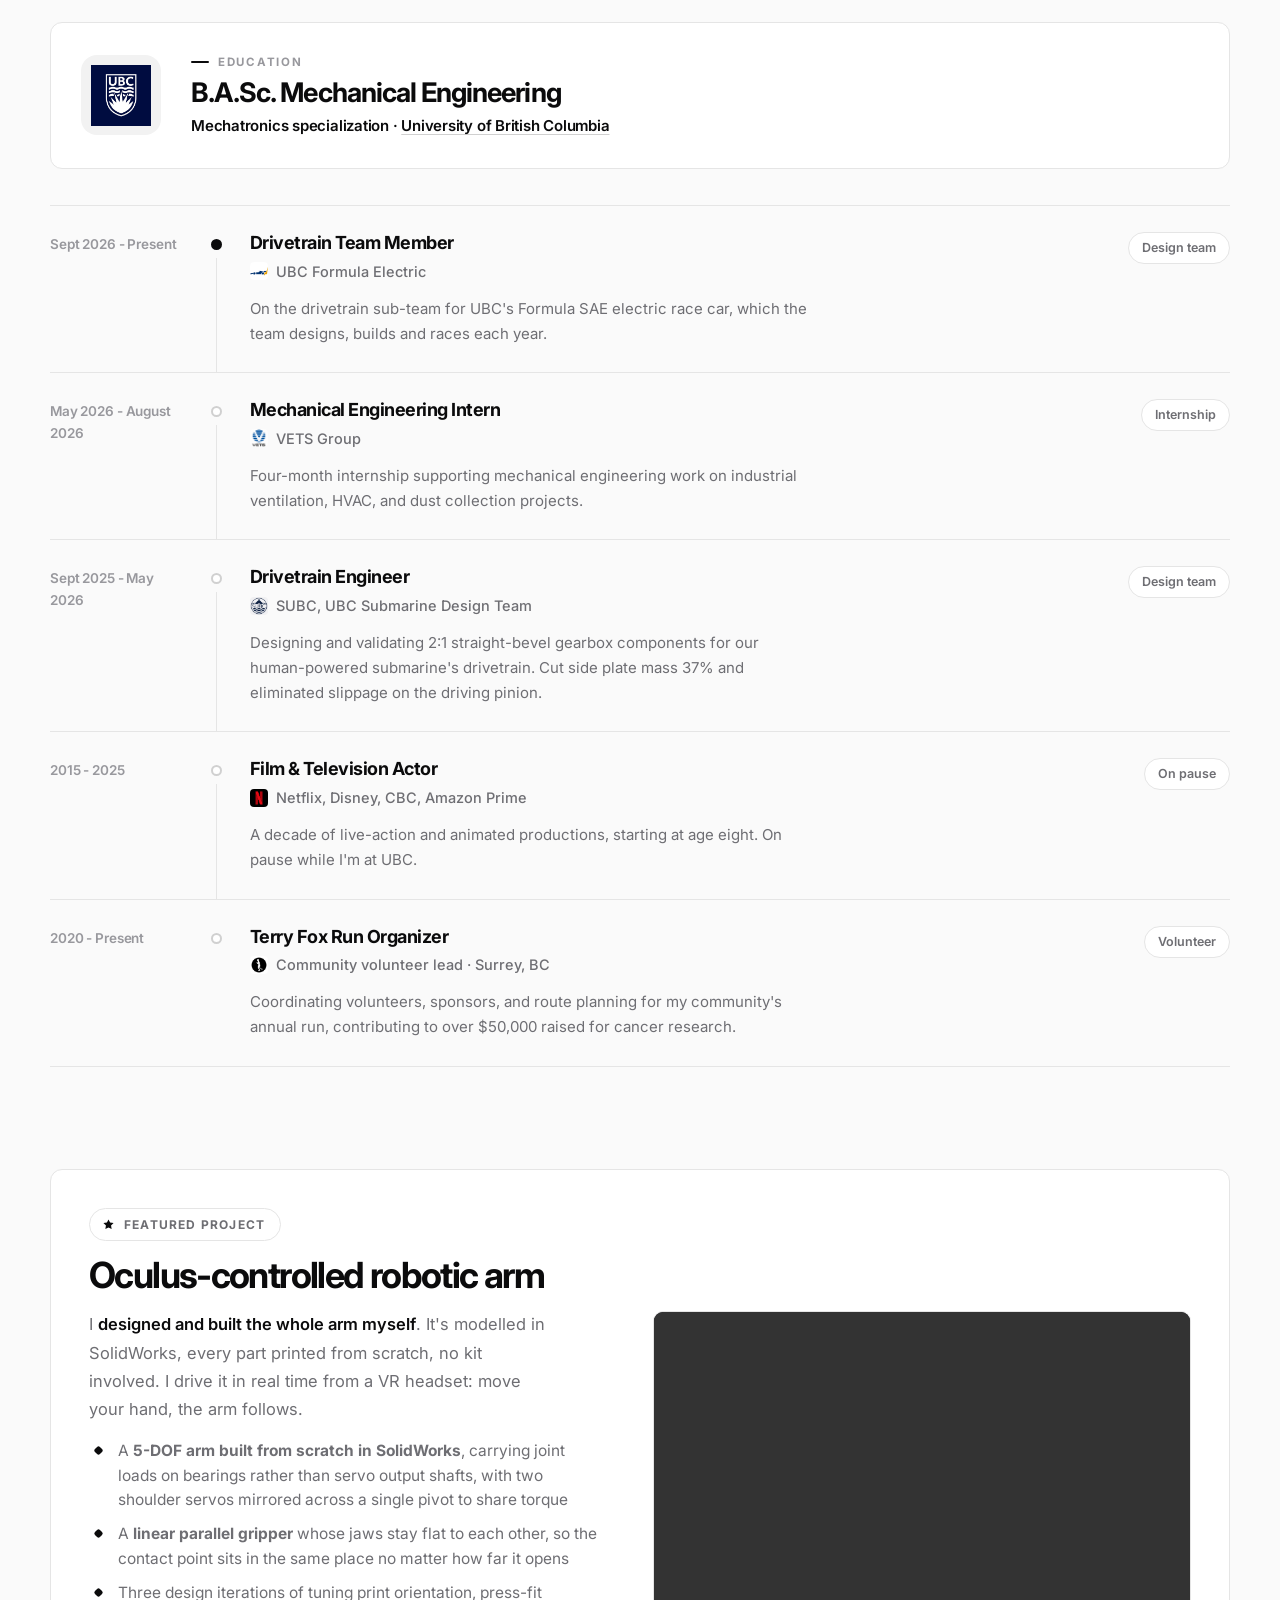
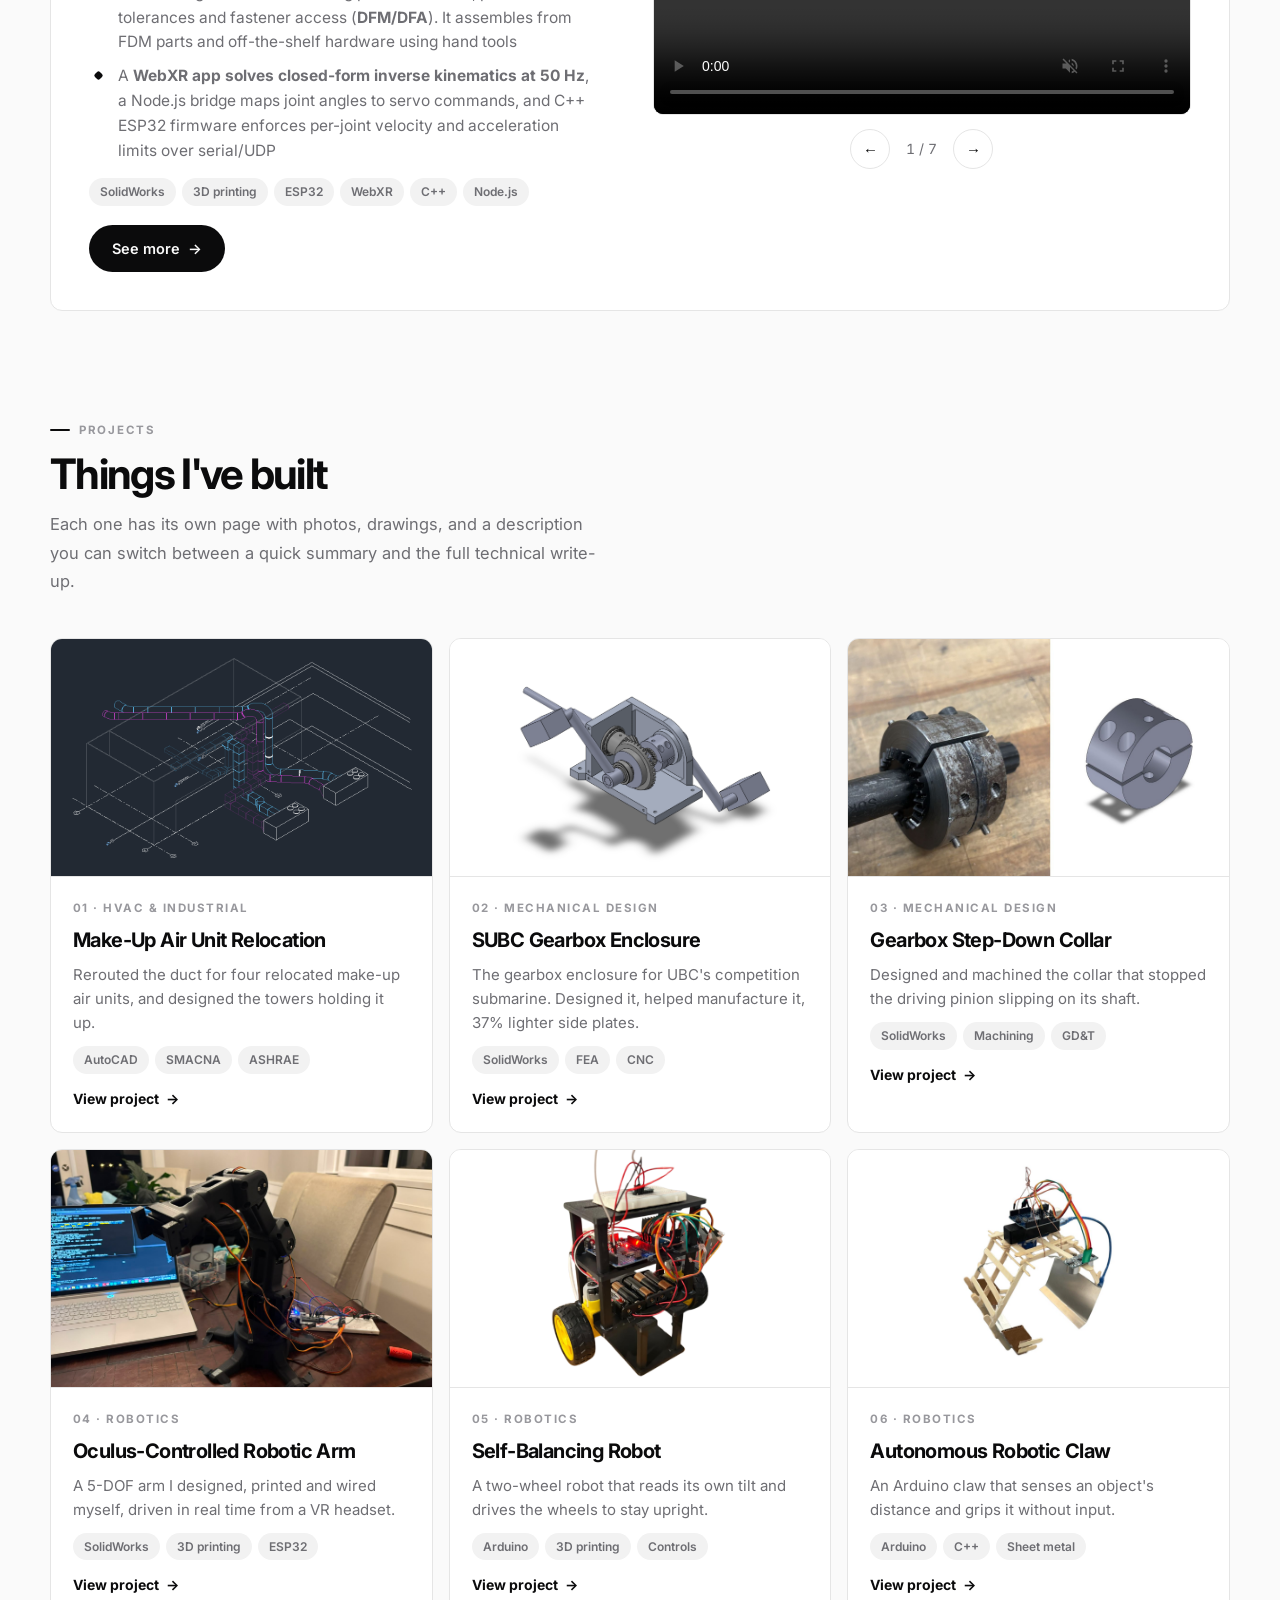
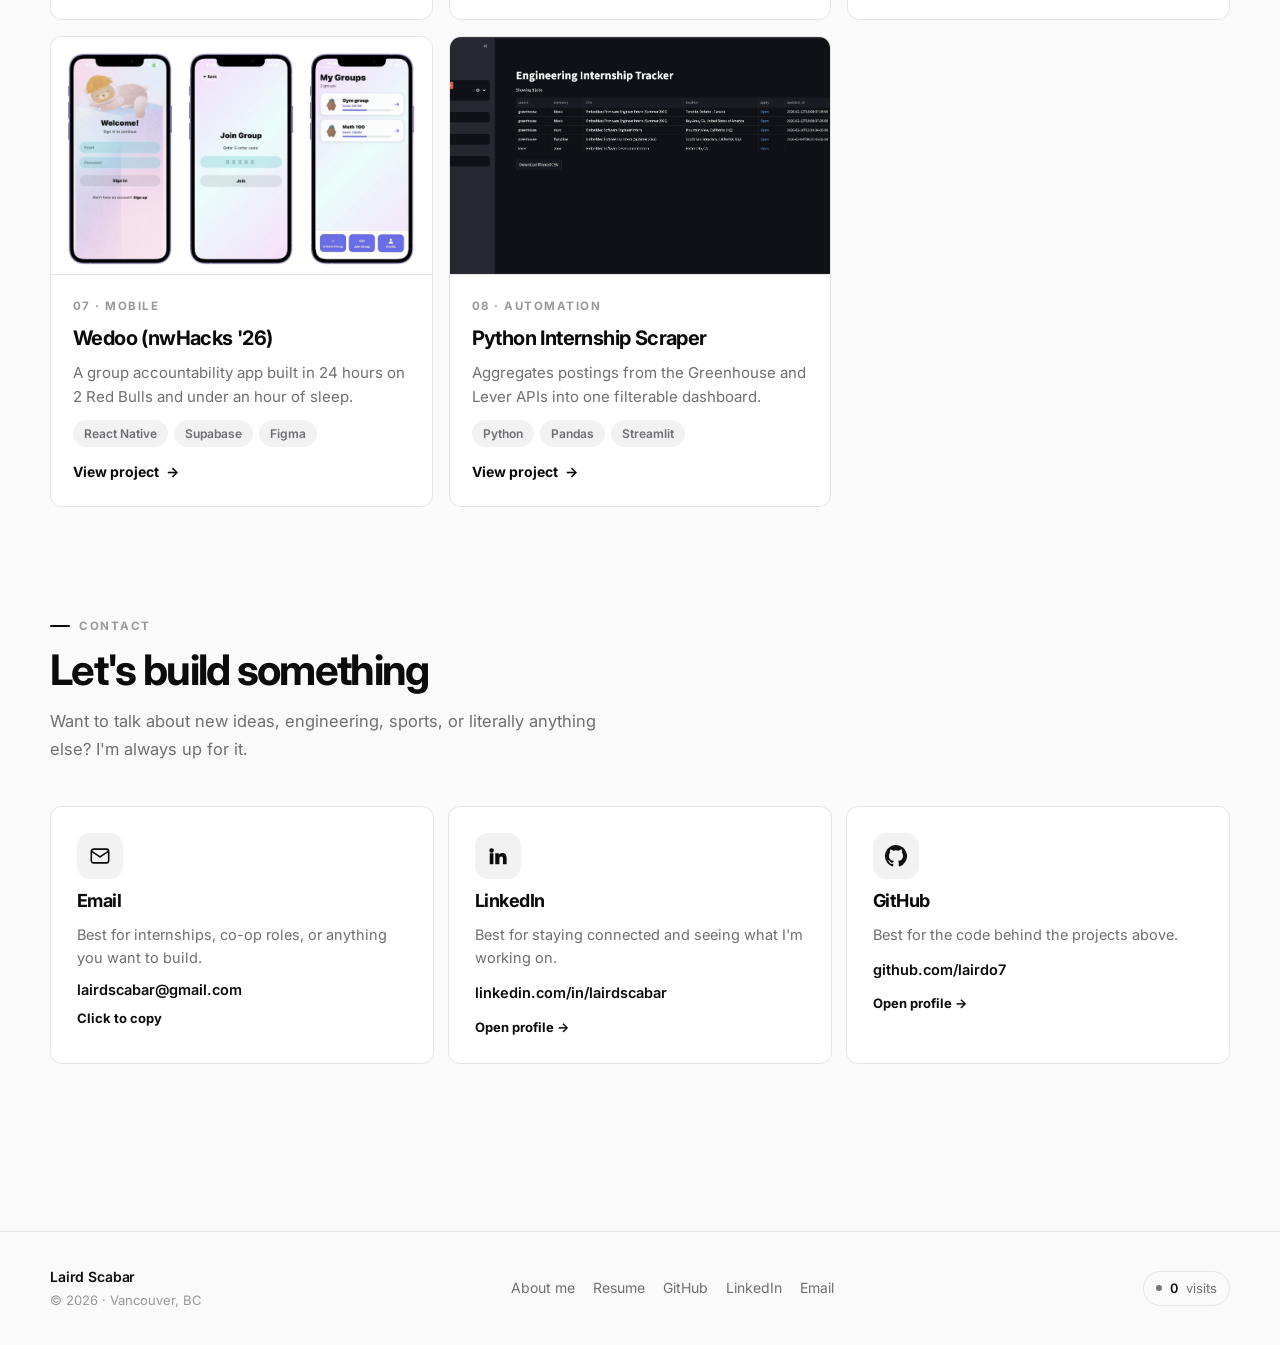
==== commit 7d83ef28: "active counter" ====
--- a/index.html
+++ b/index.html
@@ -555,7 +555,7 @@
         <!-- Counter stays hidden until the endpoint answers, so it never shows a
              made-up number. data-baseline is added to the live count. -->
         <p class="visit-counter" id="visit-counter"
-           data-endpoint=""
+           data-endpoint="https://visit-counter.lairdscabar.workers.dev/"
            data-baseline="112" hidden>
           <span class="visit-dot" aria-hidden="true"></span>
           <span class="visit-number">0</span> visits
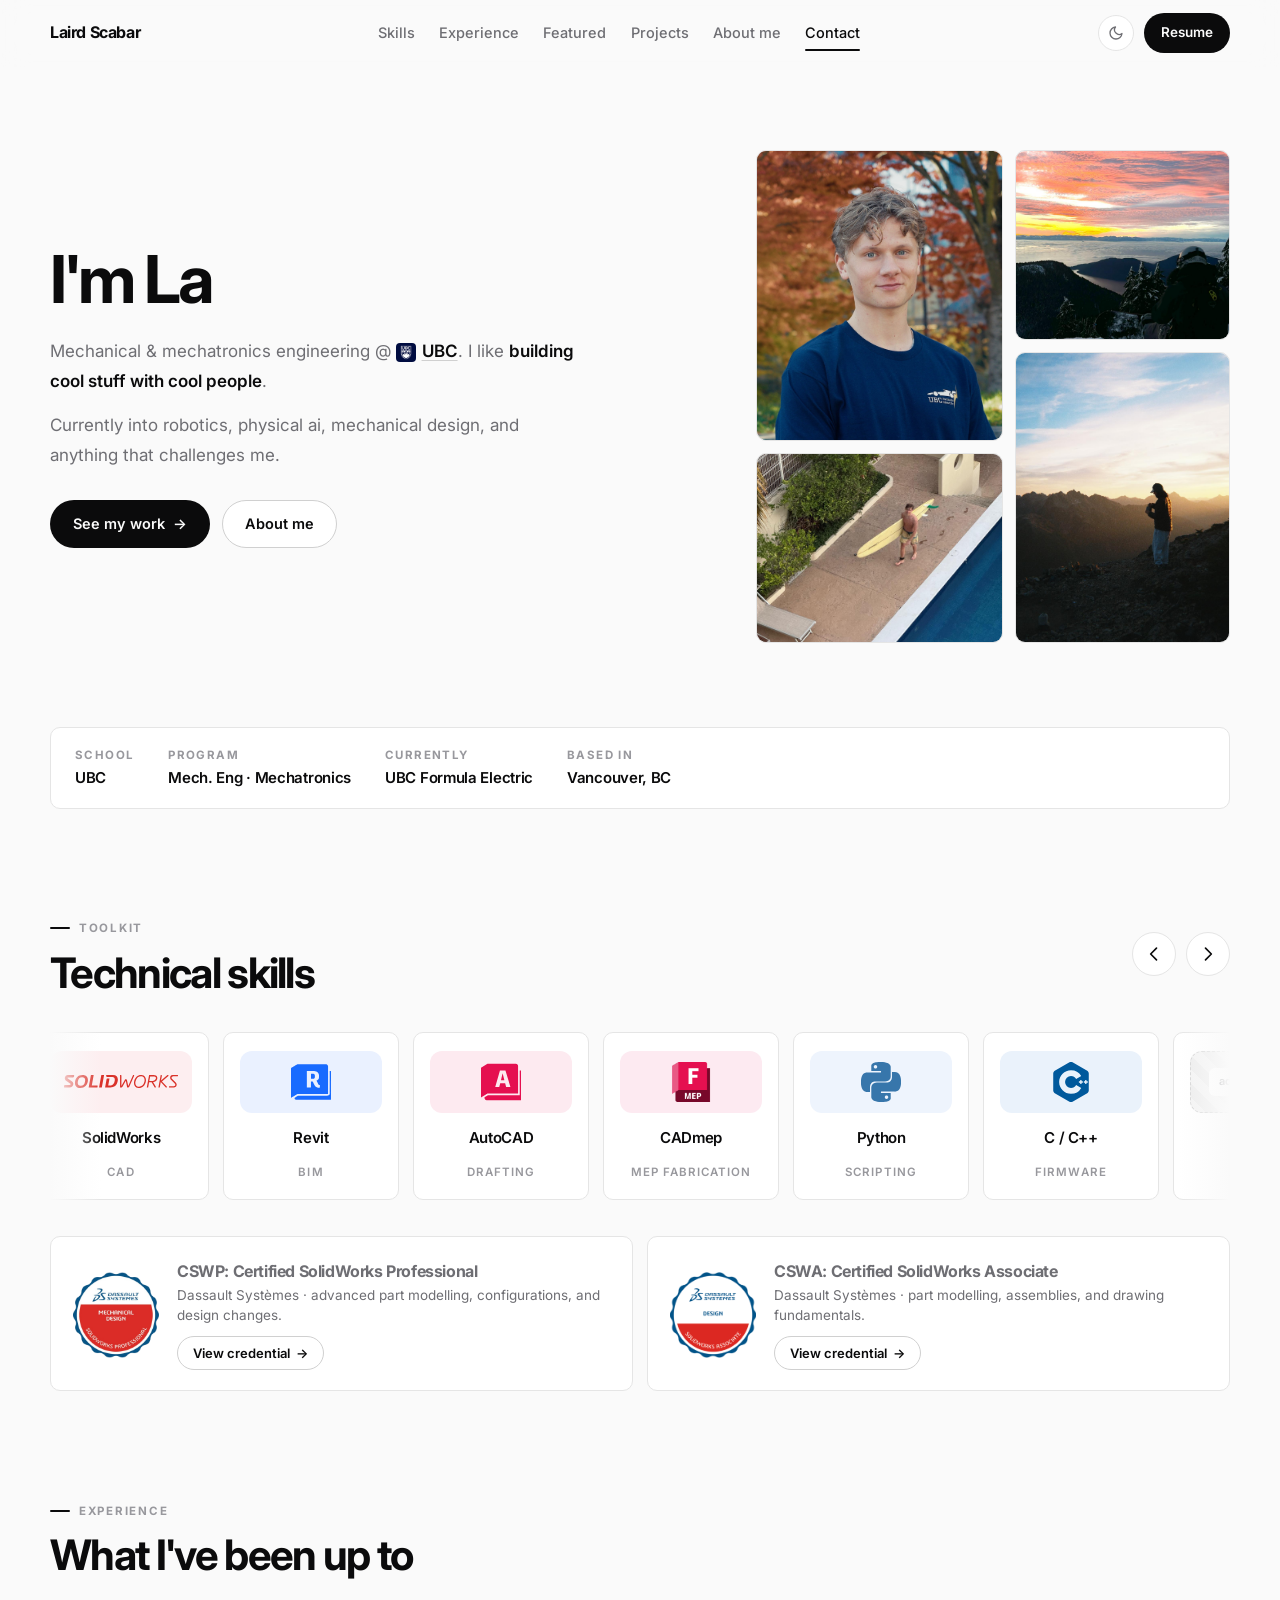
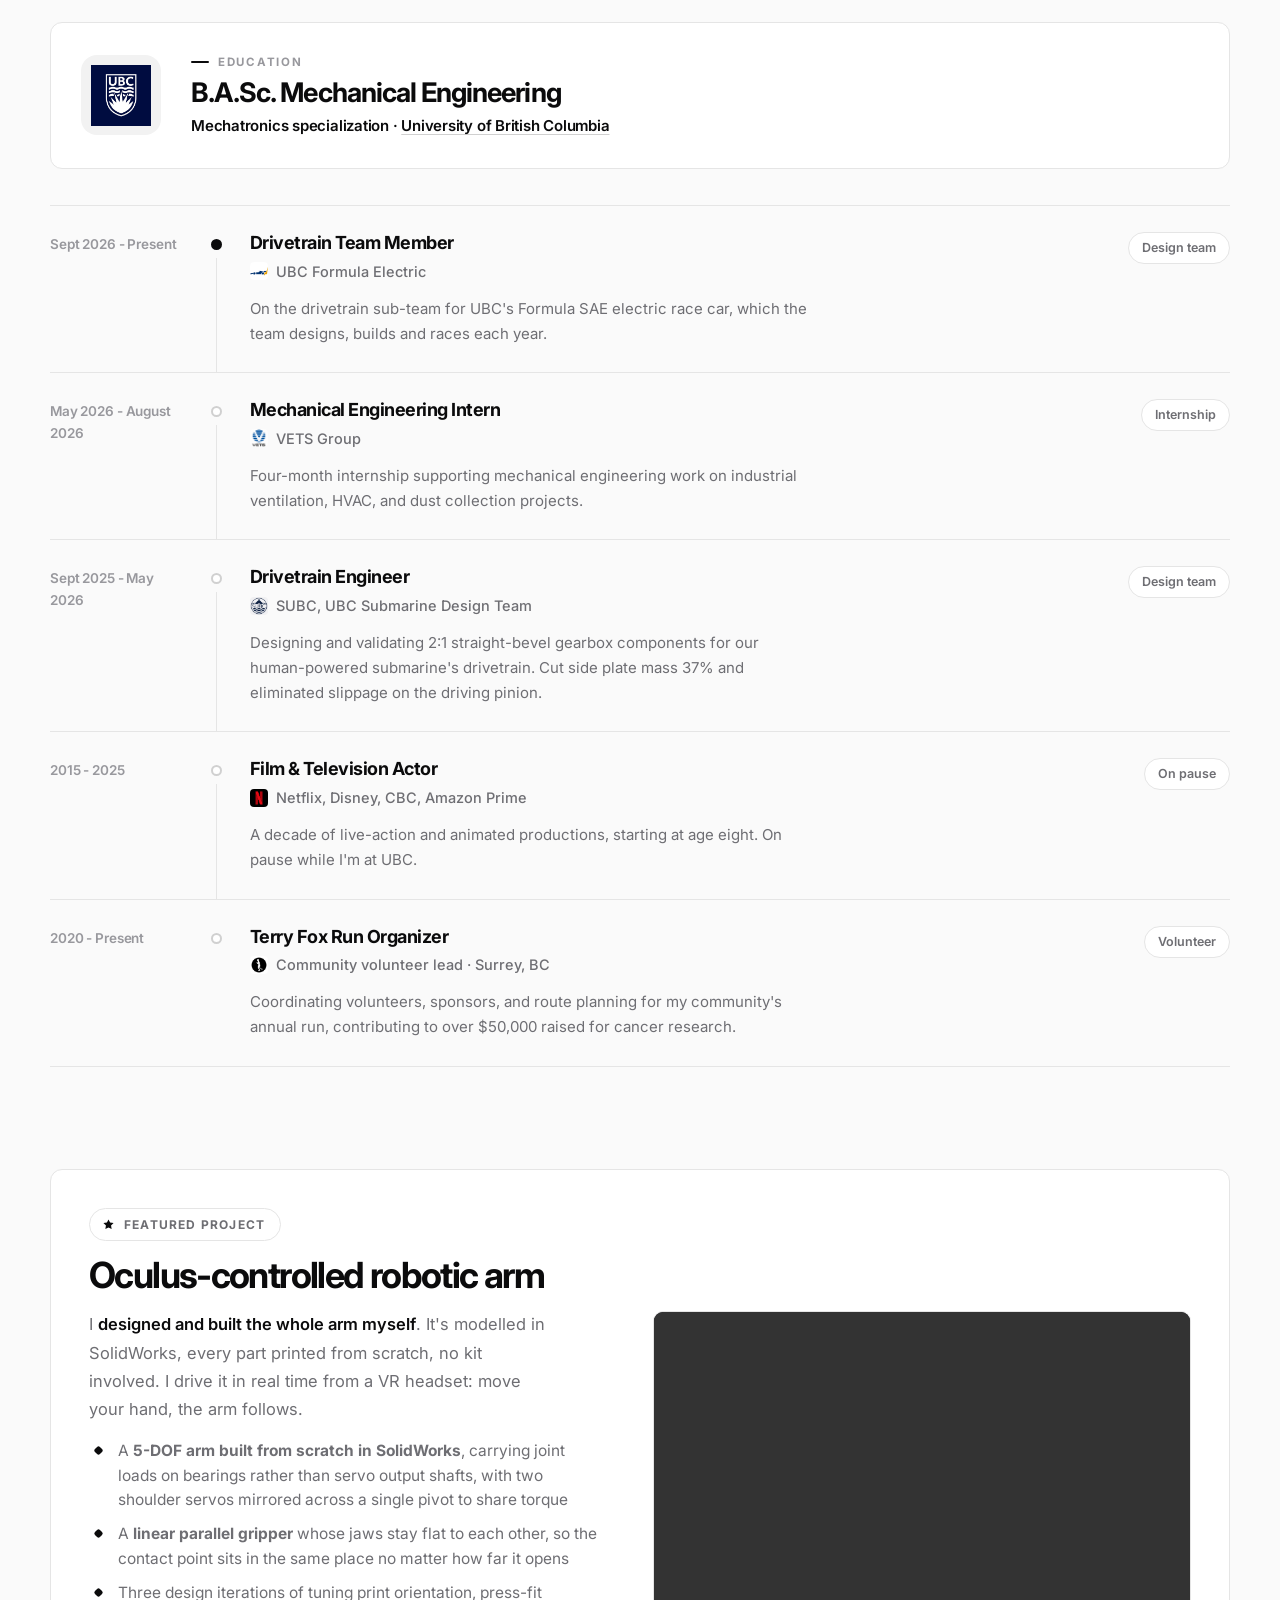
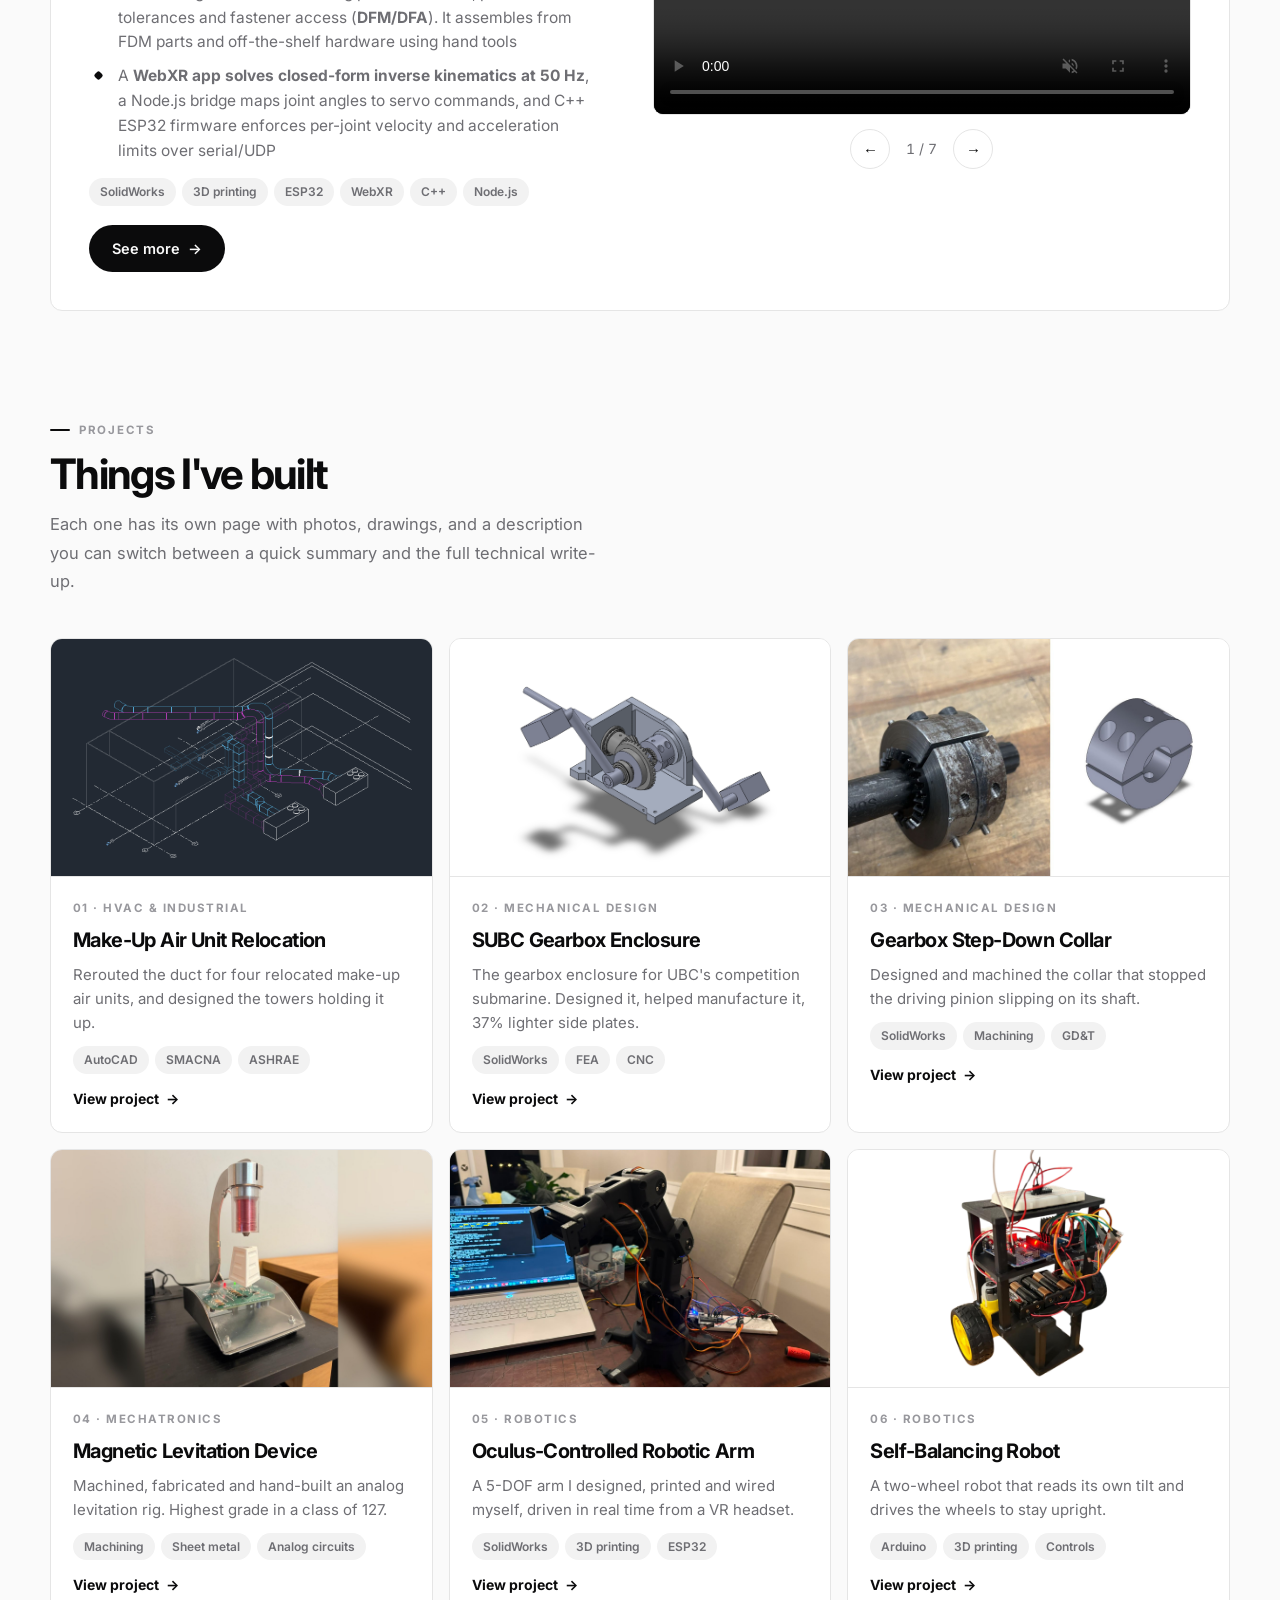
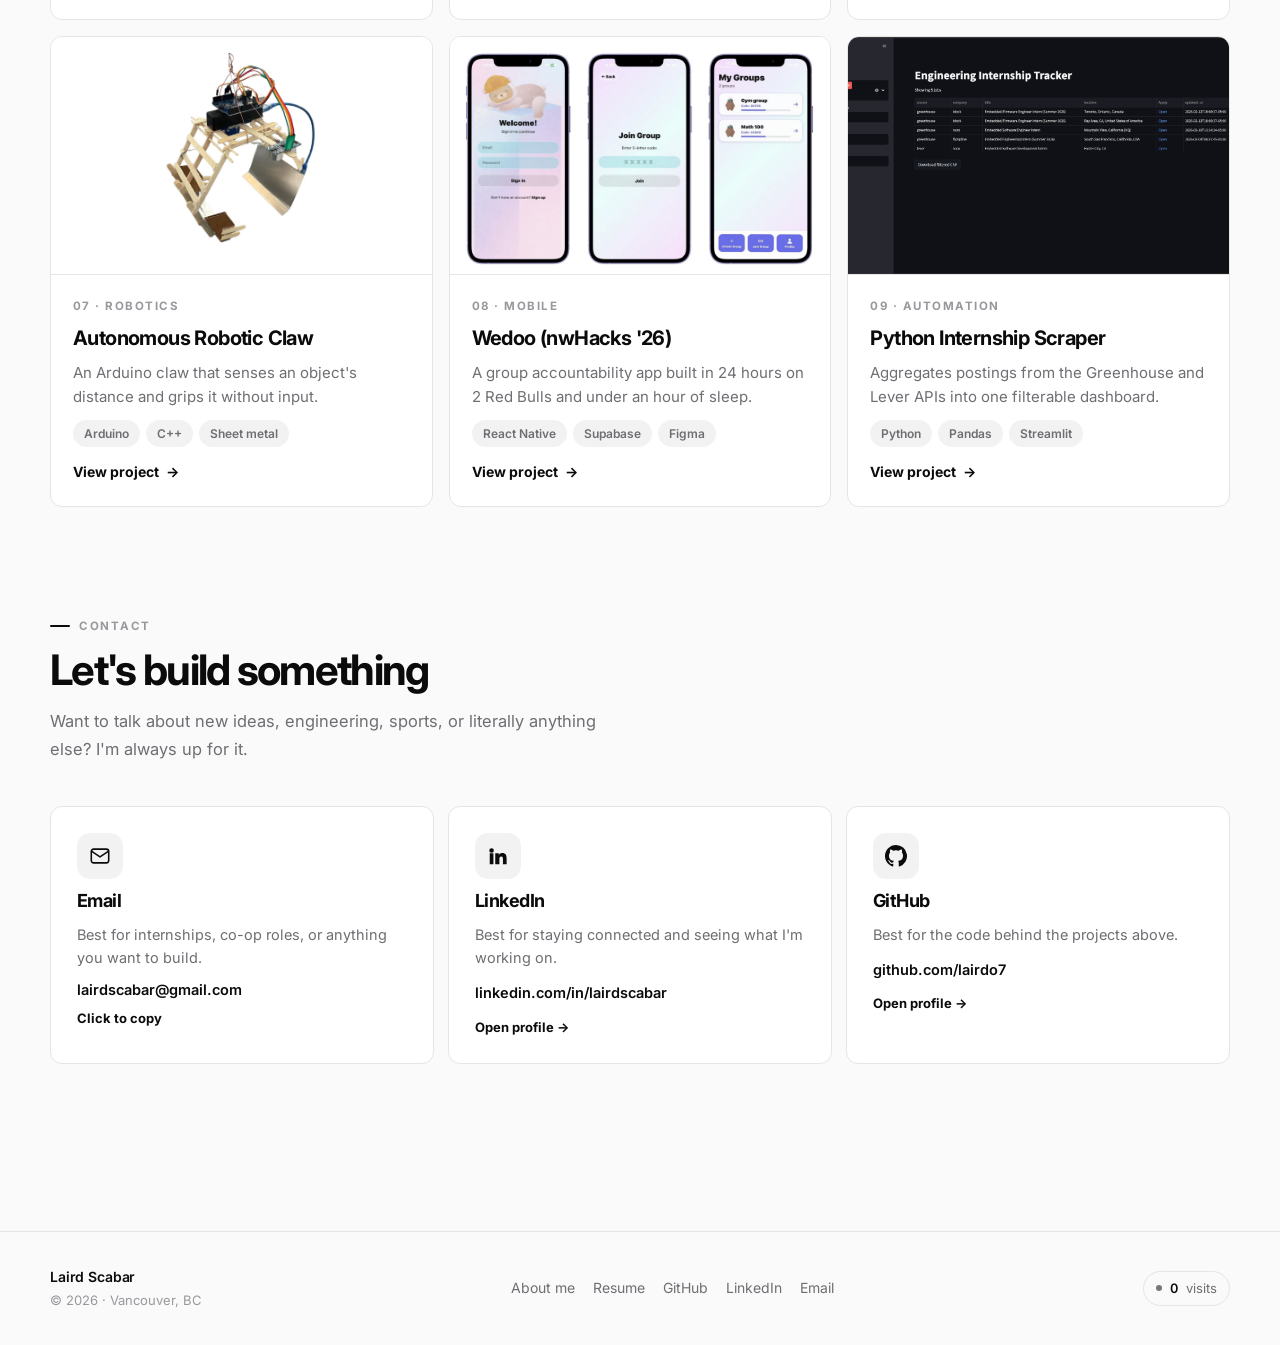
==== commit 633e7689: "added maglev project" ====
--- a/index.html
+++ b/index.html
@@ -421,12 +421,25 @@
             </div>
           </a>
 
+          <a class="project-card" href="project-maglev.html">
+            <div class="project-card-media">
+              <img src="assets/MagLEv/maglev-card.jpg" alt="The magnetic levitation device holding a magnet in mid-air" loading="lazy" />
+            </div>
+            <div class="project-card-body">
+              <span class="project-card-kicker">04 · Mechatronics</span>
+              <h3>Magnetic Levitation Device</h3>
+              <p>Machined, fabricated and hand-built an analog levitation rig. Highest grade in a class of 127.</p>
+              <div class="project-card-tags"><span>Machining</span><span>Sheet metal</span><span>Analog circuits</span></div>
+              <span class="project-card-cta">View project <span class="arrow">&#8594;</span></span>
+            </div>
+          </a>
+
           <a class="project-card" href="project-arm.html">
             <div class="project-card-media">
               <img src="assets/claw%20project/clawphoto1.jpeg" alt="The 3D-printed robotic arm on the workbench" loading="lazy" />
             </div>
             <div class="project-card-body">
-              <span class="project-card-kicker">04 · Robotics</span>
+              <span class="project-card-kicker">05 · Robotics</span>
               <h3>Oculus-Controlled Robotic Arm</h3>
               <p>A 5-DOF arm I designed, printed and wired myself, driven in real time from a VR headset.</p>
               <div class="project-card-tags"><span>SolidWorks</span><span>3D printing</span><span>ESP32</span></div>
@@ -439,7 +452,7 @@
               <img src="assets/selfbal-card.png" alt="The self-balancing robot on its printed chassis" loading="lazy" />
             </div>
             <div class="project-card-body">
-              <span class="project-card-kicker">05 · Robotics</span>
+              <span class="project-card-kicker">06 · Robotics</span>
               <h3>Self-Balancing Robot</h3>
               <p>A two-wheel robot that reads its own tilt and drives the wheels to stay upright.</p>
               <div class="project-card-tags"><span>Arduino</span><span>3D printing</span><span>Controls</span></div>
@@ -452,7 +465,7 @@
               <img src="assets/Clawphoto.jpeg" alt="Autonomous robotic claw prototype" loading="lazy" />
             </div>
             <div class="project-card-body">
-              <span class="project-card-kicker">06 · Robotics</span>
+              <span class="project-card-kicker">07 · Robotics</span>
               <h3>Autonomous Robotic Claw</h3>
               <p>An Arduino claw that senses an object's distance and grips it without input.</p>
               <div class="project-card-tags"><span>Arduino</span><span>C++</span><span>Sheet metal</span></div>
@@ -465,7 +478,7 @@
               <img src="assets/wedo1.png" alt="Wedoo app interface" loading="lazy" />
             </div>
             <div class="project-card-body">
-              <span class="project-card-kicker">07 · Mobile</span>
+              <span class="project-card-kicker">08 · Mobile</span>
               <h3>Wedoo (nwHacks '26)</h3>
               <p>A group accountability app built in 24 hours on 2 Red Bulls and under an hour of sleep.</p>
               <div class="project-card-tags"><span>React Native</span><span>Supabase</span><span>Figma</span></div>
@@ -478,7 +491,7 @@
               <img src="assets/InternshipTracker.png" alt="Internship tracker dashboard" loading="lazy" />
             </div>
             <div class="project-card-body">
-              <span class="project-card-kicker">08 · Automation</span>
+              <span class="project-card-kicker">09 · Automation</span>
               <h3>Python Internship Scraper</h3>
               <p>Aggregates postings from the Greenhouse and Lever APIs into one filterable dashboard.</p>
               <div class="project-card-tags"><span>Python</span><span>Pandas</span><span>Streamlit</span></div>
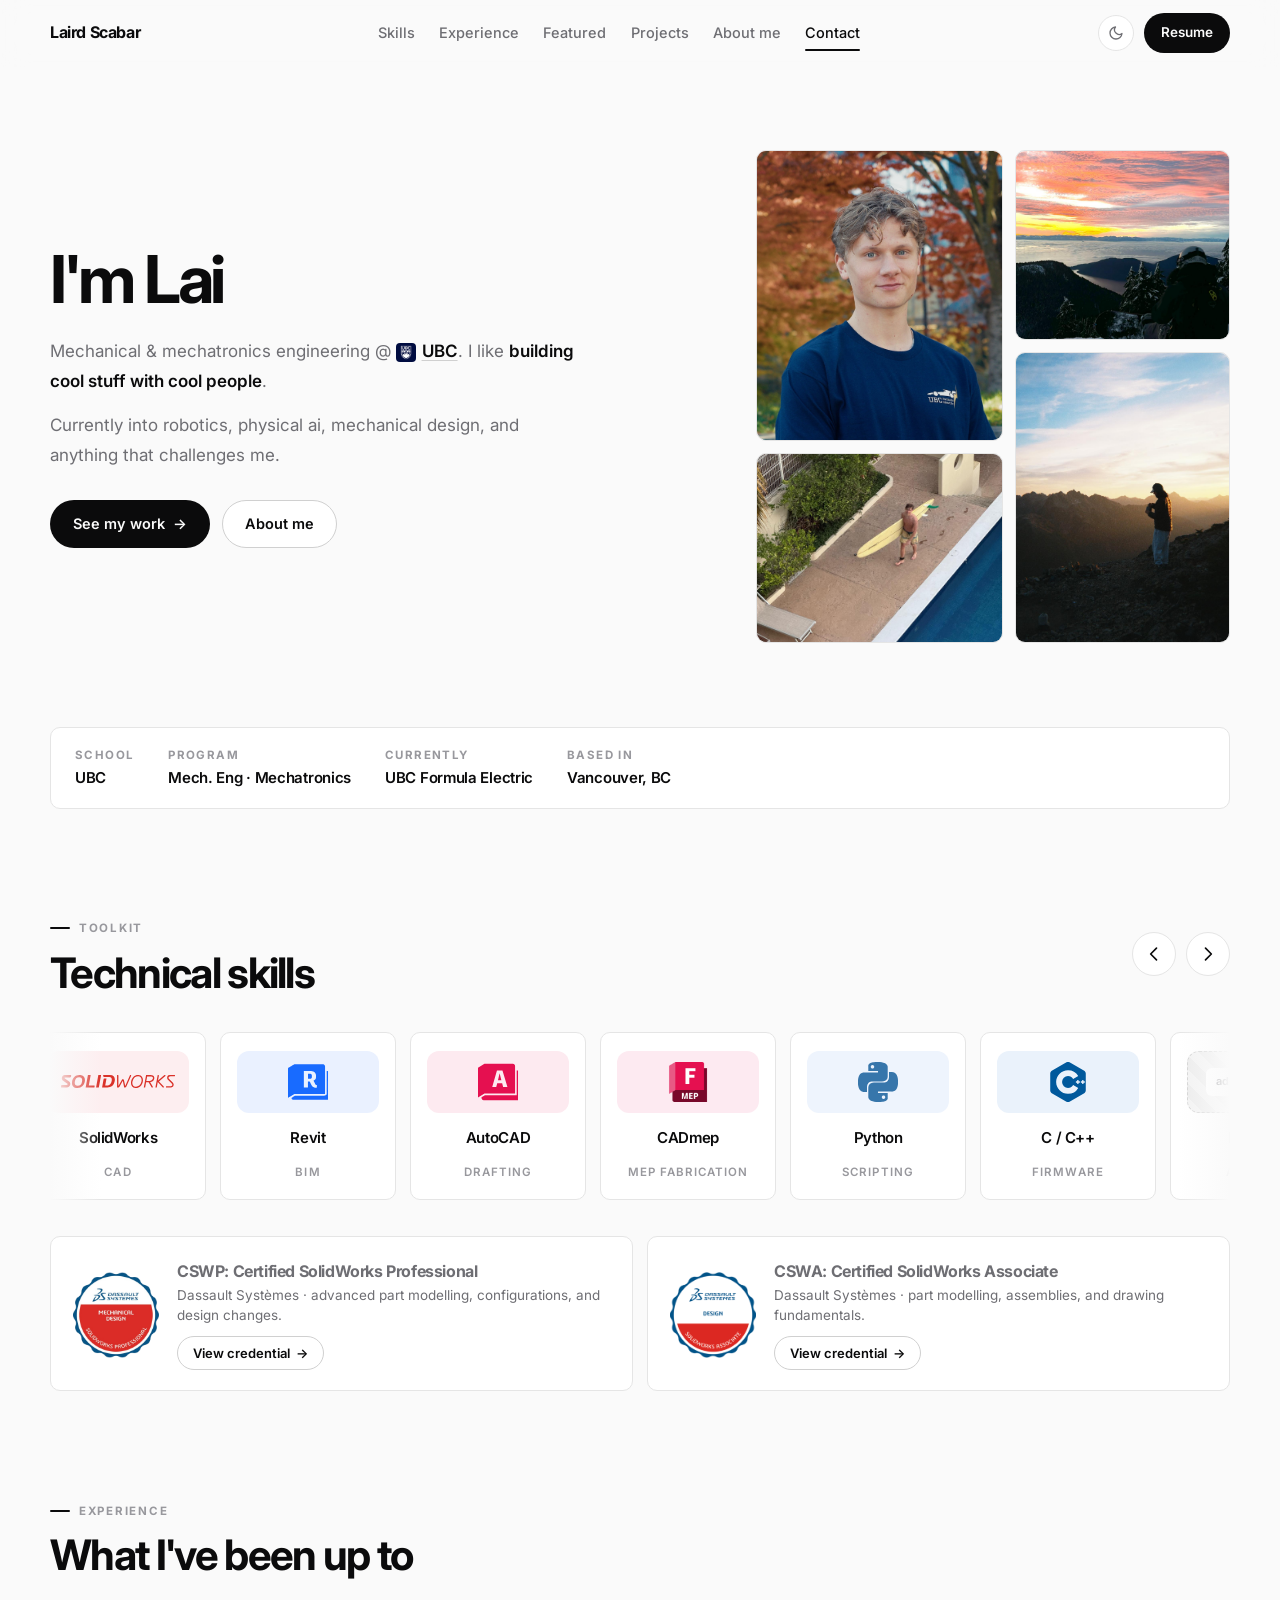
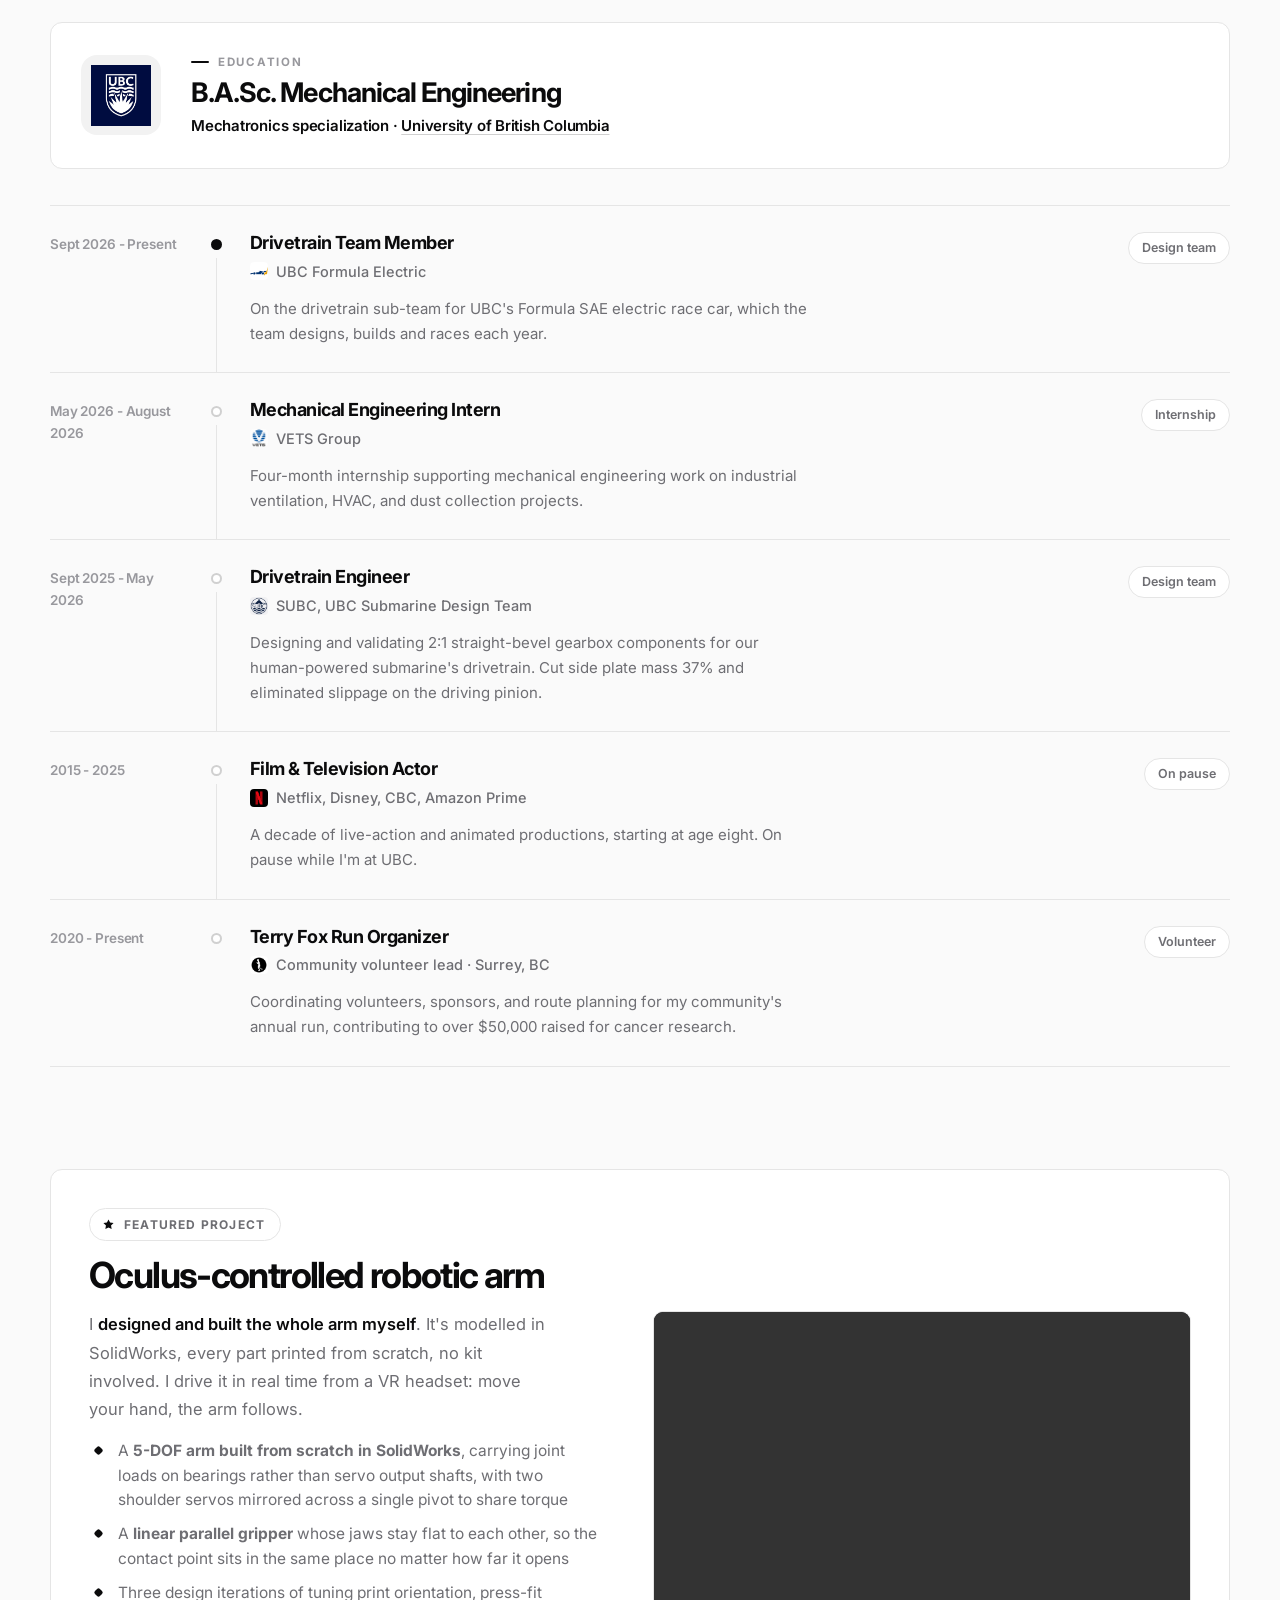
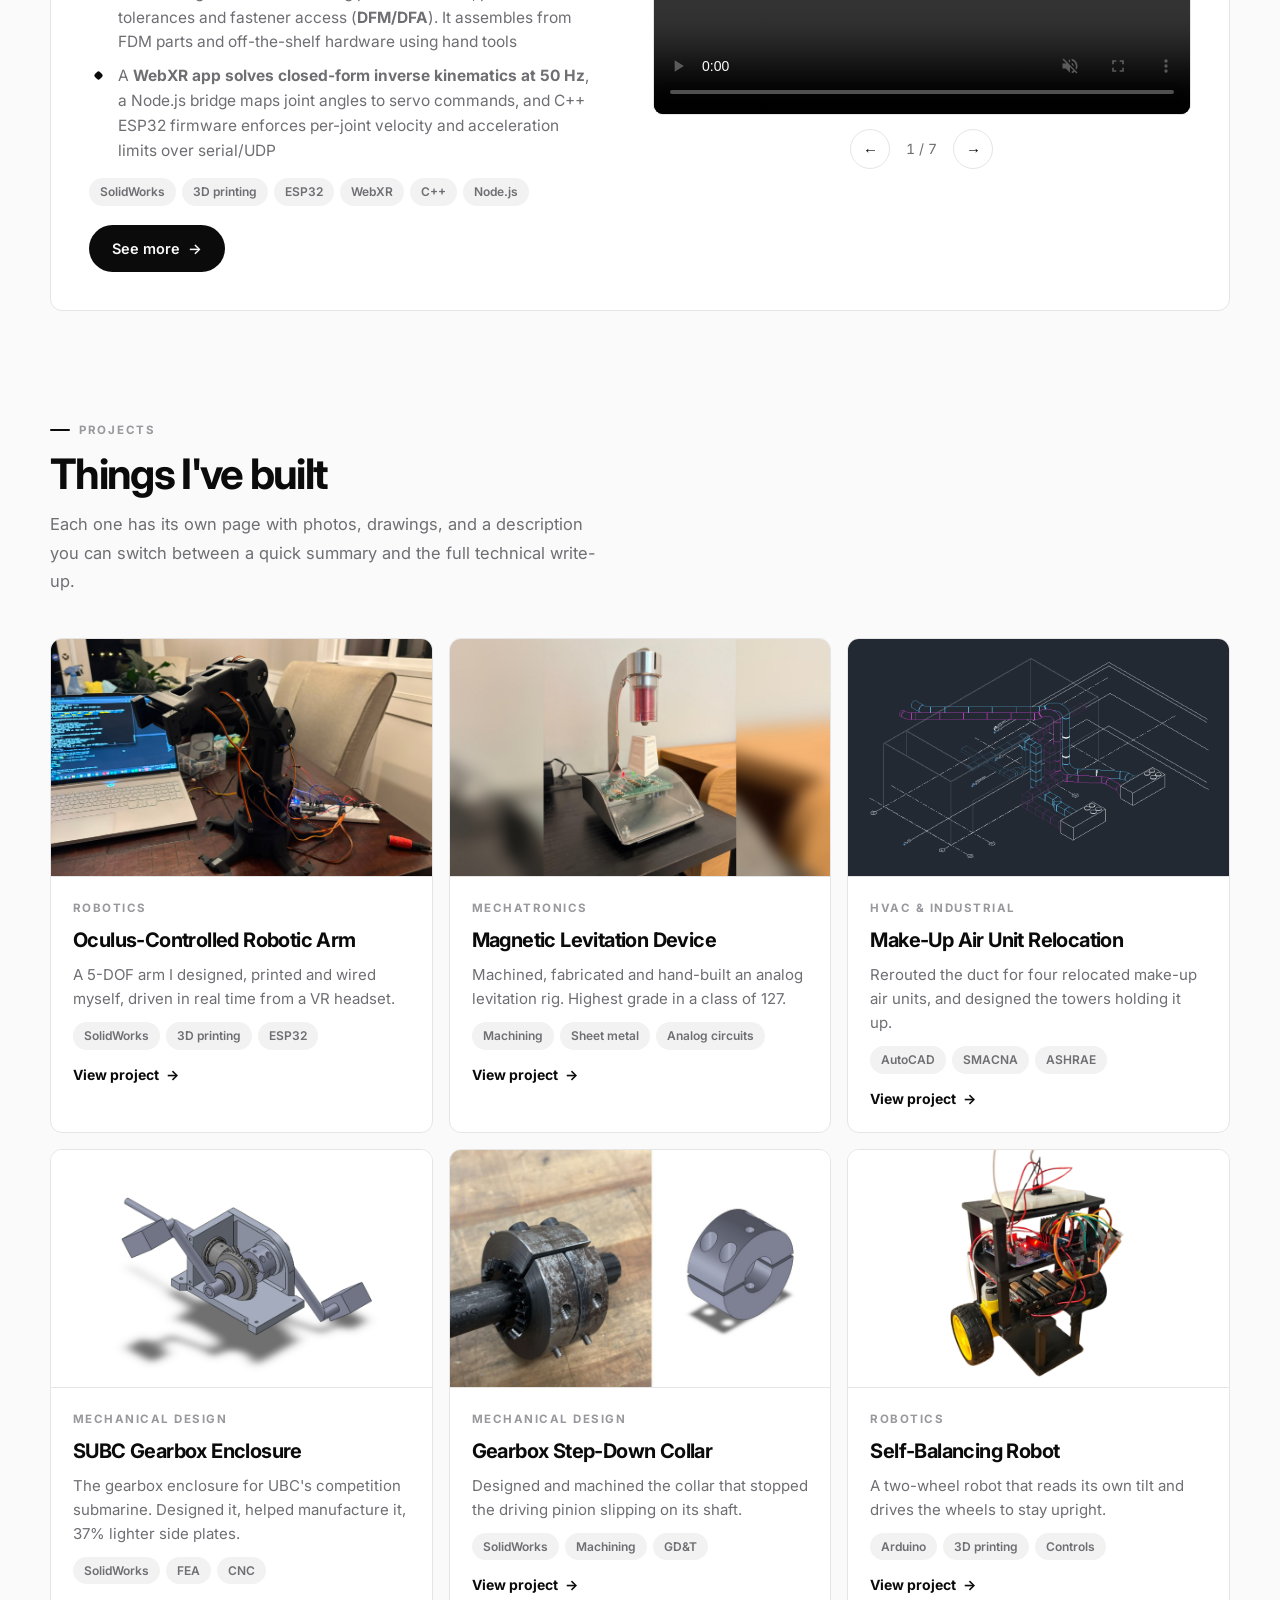
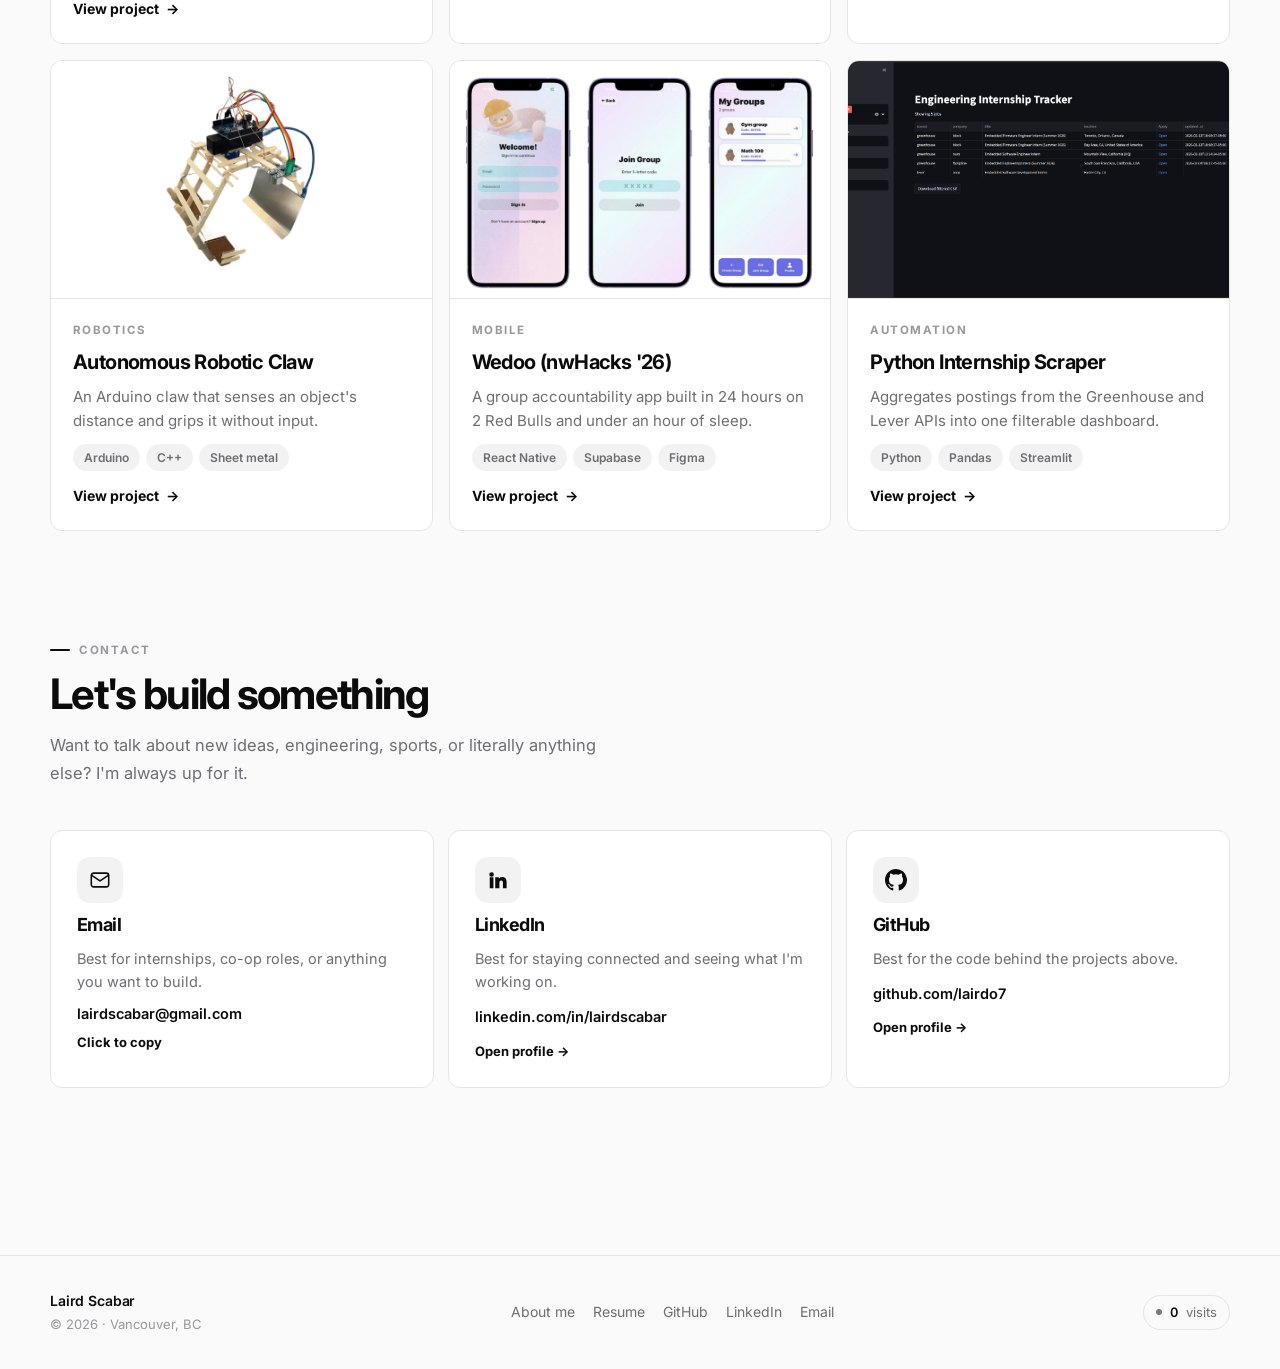
==== commit 8472bc04: "re-order" ====
--- a/index.html
+++ b/index.html
@@ -382,12 +382,38 @@
         </div>
 
         <div class="project-grid reveal">
+          <a class="project-card" href="project-arm.html">
+            <div class="project-card-media">
+              <img src="assets/claw%20project/clawphoto1.jpeg" alt="The 3D-printed robotic arm on the workbench" loading="lazy" />
+            </div>
+            <div class="project-card-body">
+              <span class="project-card-kicker">Robotics</span>
+              <h3>Oculus-Controlled Robotic Arm</h3>
+              <p>A 5-DOF arm I designed, printed and wired myself, driven in real time from a VR headset.</p>
+              <div class="project-card-tags"><span>SolidWorks</span><span>3D printing</span><span>ESP32</span></div>
+              <span class="project-card-cta">View project <span class="arrow">&#8594;</span></span>
+            </div>
+          </a>
+
+          <a class="project-card" href="project-maglev.html">
+            <div class="project-card-media">
+              <img src="assets/MagLEv/maglev-card.jpg" alt="The magnetic levitation device holding a magnet in mid-air" loading="lazy" />
+            </div>
+            <div class="project-card-body">
+              <span class="project-card-kicker">Mechatronics</span>
+              <h3>Magnetic Levitation Device</h3>
+              <p>Machined, fabricated and hand-built an analog levitation rig. Highest grade in a class of 127.</p>
+              <div class="project-card-tags"><span>Machining</span><span>Sheet metal</span><span>Analog circuits</span></div>
+              <span class="project-card-cta">View project <span class="arrow">&#8594;</span></span>
+            </div>
+          </a>
+
           <a class="project-card" href="project-mua.html">
             <div class="project-card-media">
               <img src="assets/mua-card.png" alt="AutoCAD isometric of the rerouted duct and the relocated units" loading="lazy" />
             </div>
             <div class="project-card-body">
-              <span class="project-card-kicker">01 · HVAC &amp; industrial</span>
+              <span class="project-card-kicker">HVAC &amp; industrial</span>
               <h3>Make-Up Air Unit Relocation</h3>
               <p>Rerouted the duct for four relocated make-up air units, and designed the towers holding it up.</p>
               <div class="project-card-tags"><span>AutoCAD</span><span>SMACNA</span><span>ASHRAE</span></div>
@@ -400,7 +426,7 @@
               <img src="assets/5.png" alt="SolidWorks model of the SUBC submarine drivetrain" loading="lazy" />
             </div>
             <div class="project-card-body">
-              <span class="project-card-kicker">02 · Mechanical design</span>
+              <span class="project-card-kicker">Mechanical design</span>
               <h3>SUBC Gearbox Enclosure</h3>
               <p>The gearbox enclosure for UBC's competition submarine. Designed it, helped manufacture it, 37% lighter side plates.</p>
               <div class="project-card-tags"><span>SolidWorks</span><span>FEA</span><span>CNC</span></div>
@@ -413,7 +439,7 @@
               <img src="assets/collar-card.jpg" alt="The machined step-down collar beside its CAD model" loading="lazy" />
             </div>
             <div class="project-card-body">
-              <span class="project-card-kicker">03 · Mechanical design</span>
+              <span class="project-card-kicker">Mechanical design</span>
               <h3>Gearbox Step-Down Collar</h3>
               <p>Designed and machined the collar that stopped the driving pinion slipping on its shaft.</p>
               <div class="project-card-tags"><span>SolidWorks</span><span>Machining</span><span>GD&amp;T</span></div>
@@ -421,38 +447,12 @@
             </div>
           </a>
 
-          <a class="project-card" href="project-maglev.html">
-            <div class="project-card-media">
-              <img src="assets/MagLEv/maglev-card.jpg" alt="The magnetic levitation device holding a magnet in mid-air" loading="lazy" />
-            </div>
-            <div class="project-card-body">
-              <span class="project-card-kicker">04 · Mechatronics</span>
-              <h3>Magnetic Levitation Device</h3>
-              <p>Machined, fabricated and hand-built an analog levitation rig. Highest grade in a class of 127.</p>
-              <div class="project-card-tags"><span>Machining</span><span>Sheet metal</span><span>Analog circuits</span></div>
-              <span class="project-card-cta">View project <span class="arrow">&#8594;</span></span>
-            </div>
-          </a>
-
-          <a class="project-card" href="project-arm.html">
-            <div class="project-card-media">
-              <img src="assets/claw%20project/clawphoto1.jpeg" alt="The 3D-printed robotic arm on the workbench" loading="lazy" />
-            </div>
-            <div class="project-card-body">
-              <span class="project-card-kicker">05 · Robotics</span>
-              <h3>Oculus-Controlled Robotic Arm</h3>
-              <p>A 5-DOF arm I designed, printed and wired myself, driven in real time from a VR headset.</p>
-              <div class="project-card-tags"><span>SolidWorks</span><span>3D printing</span><span>ESP32</span></div>
-              <span class="project-card-cta">View project <span class="arrow">&#8594;</span></span>
-            </div>
-          </a>
-
           <a class="project-card" href="project-balancebot.html">
             <div class="project-card-media">
               <img src="assets/selfbal-card.png" alt="The self-balancing robot on its printed chassis" loading="lazy" />
             </div>
             <div class="project-card-body">
-              <span class="project-card-kicker">06 · Robotics</span>
+              <span class="project-card-kicker">Robotics</span>
               <h3>Self-Balancing Robot</h3>
               <p>A two-wheel robot that reads its own tilt and drives the wheels to stay upright.</p>
               <div class="project-card-tags"><span>Arduino</span><span>3D printing</span><span>Controls</span></div>
@@ -465,7 +465,7 @@
               <img src="assets/Clawphoto.jpeg" alt="Autonomous robotic claw prototype" loading="lazy" />
             </div>
             <div class="project-card-body">
-              <span class="project-card-kicker">07 · Robotics</span>
+              <span class="project-card-kicker">Robotics</span>
               <h3>Autonomous Robotic Claw</h3>
               <p>An Arduino claw that senses an object's distance and grips it without input.</p>
               <div class="project-card-tags"><span>Arduino</span><span>C++</span><span>Sheet metal</span></div>
@@ -478,7 +478,7 @@
               <img src="assets/wedo1.png" alt="Wedoo app interface" loading="lazy" />
             </div>
             <div class="project-card-body">
-              <span class="project-card-kicker">08 · Mobile</span>
+              <span class="project-card-kicker">Mobile</span>
               <h3>Wedoo (nwHacks '26)</h3>
               <p>A group accountability app built in 24 hours on 2 Red Bulls and under an hour of sleep.</p>
               <div class="project-card-tags"><span>React Native</span><span>Supabase</span><span>Figma</span></div>
@@ -491,14 +491,14 @@
               <img src="assets/InternshipTracker.png" alt="Internship tracker dashboard" loading="lazy" />
             </div>
             <div class="project-card-body">
-              <span class="project-card-kicker">09 · Automation</span>
+              <span class="project-card-kicker">Automation</span>
               <h3>Python Internship Scraper</h3>
               <p>Aggregates postings from the Greenhouse and Lever APIs into one filterable dashboard.</p>
               <div class="project-card-tags"><span>Python</span><span>Pandas</span><span>Streamlit</span></div>
               <span class="project-card-cta">View project <span class="arrow">→</span></span>
             </div>
           </a>
-        </div>
+                </div>
       </section>
 
       <!-- ===================== CONTACT ===================== -->
--- a/format1.css
+++ b/format1.css
@@ -2106,3 +2106,28 @@
 
     html.js .reveal { opacity: 1; transform: none; }
 }
+
+/* ==========================================================================
+   Theme toggle: radial wipe
+   The toggle runs a View Transition, and script.js animates a clip-path
+   circle growing out of the button. These rules kill the default cross-fade
+   so the circle is the only thing you see, and stack the new snapshot above
+   the old one so the incoming theme is what gets revealed.
+   ========================================================================== */
+
+::view-transition-old(root),
+::view-transition-new(root) {
+    animation: none;
+    mix-blend-mode: normal;
+}
+
+::view-transition-old(root) { z-index: 1; }
+::view-transition-new(root) { z-index: 2; }
+
+@media (prefers-reduced-motion: reduce) {
+    ::view-transition-group(root),
+    ::view-transition-old(root),
+    ::view-transition-new(root) {
+        animation: none !important;
+    }
+}
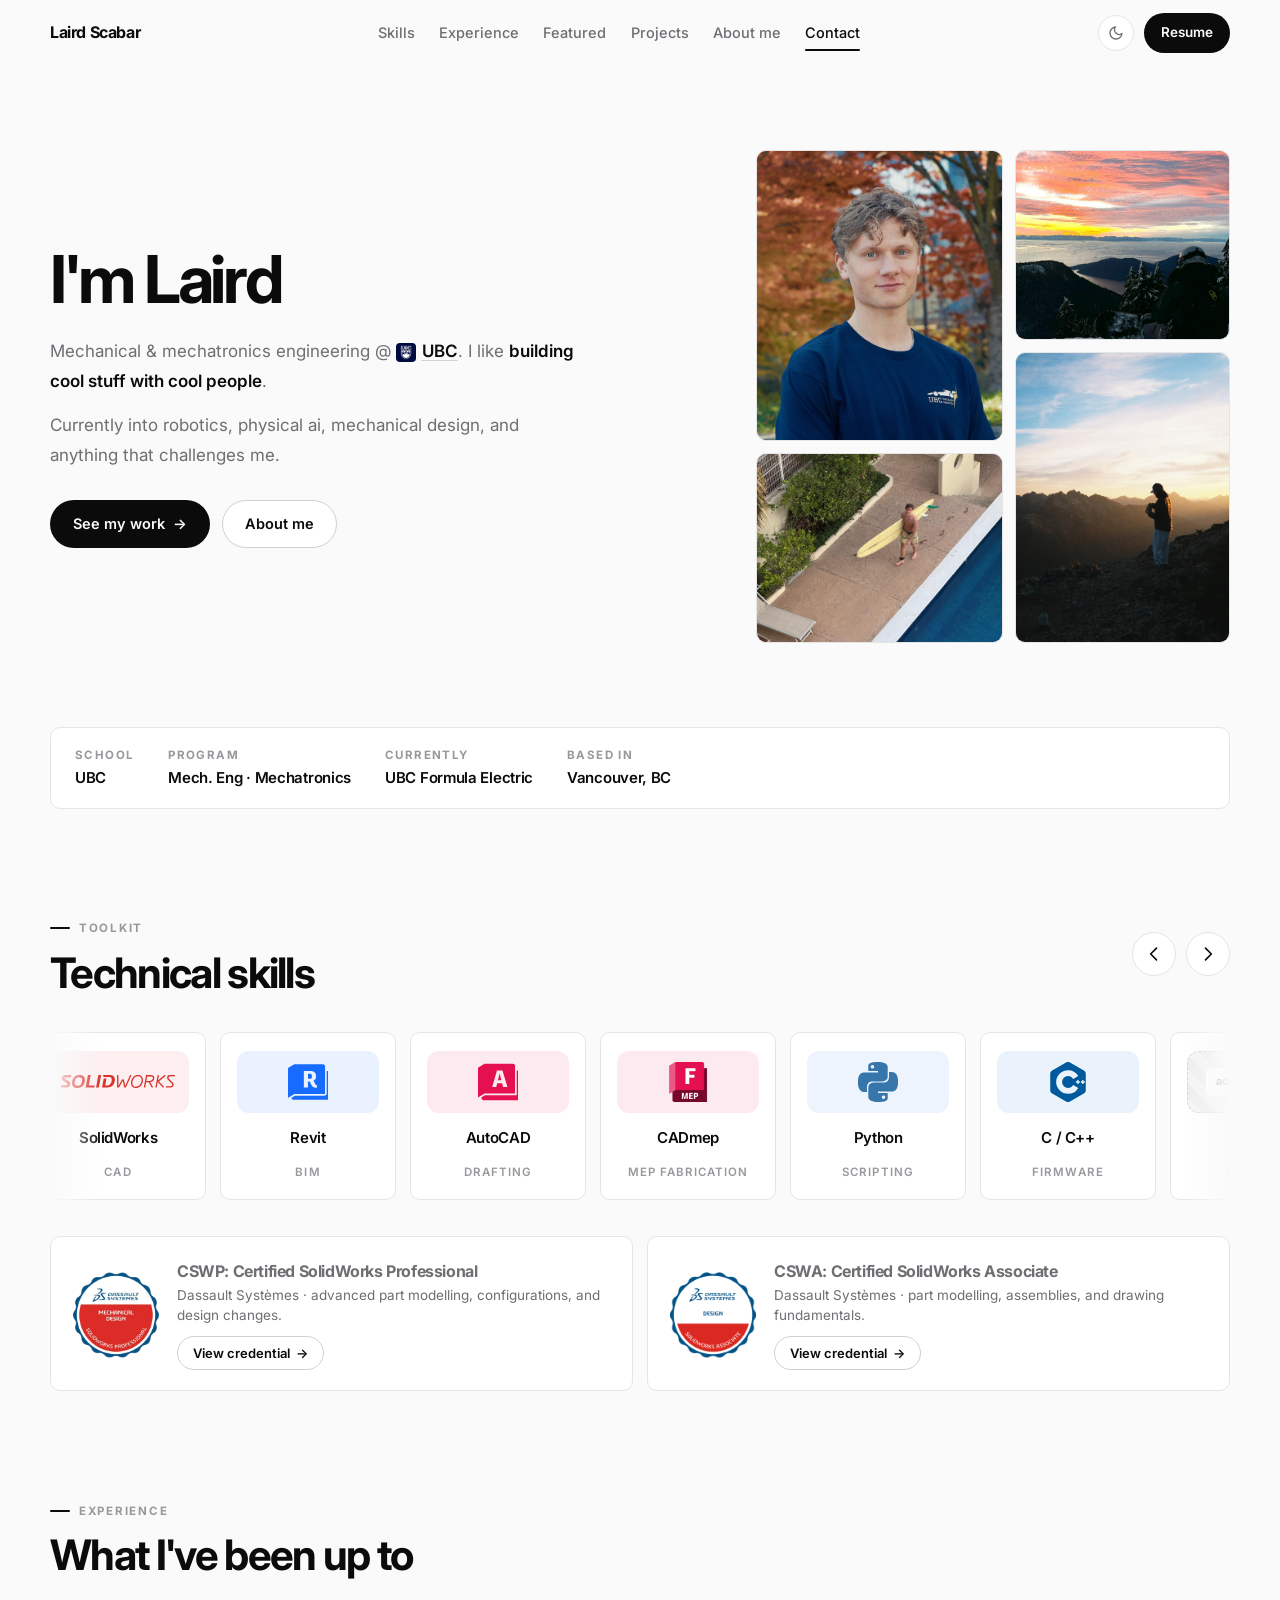
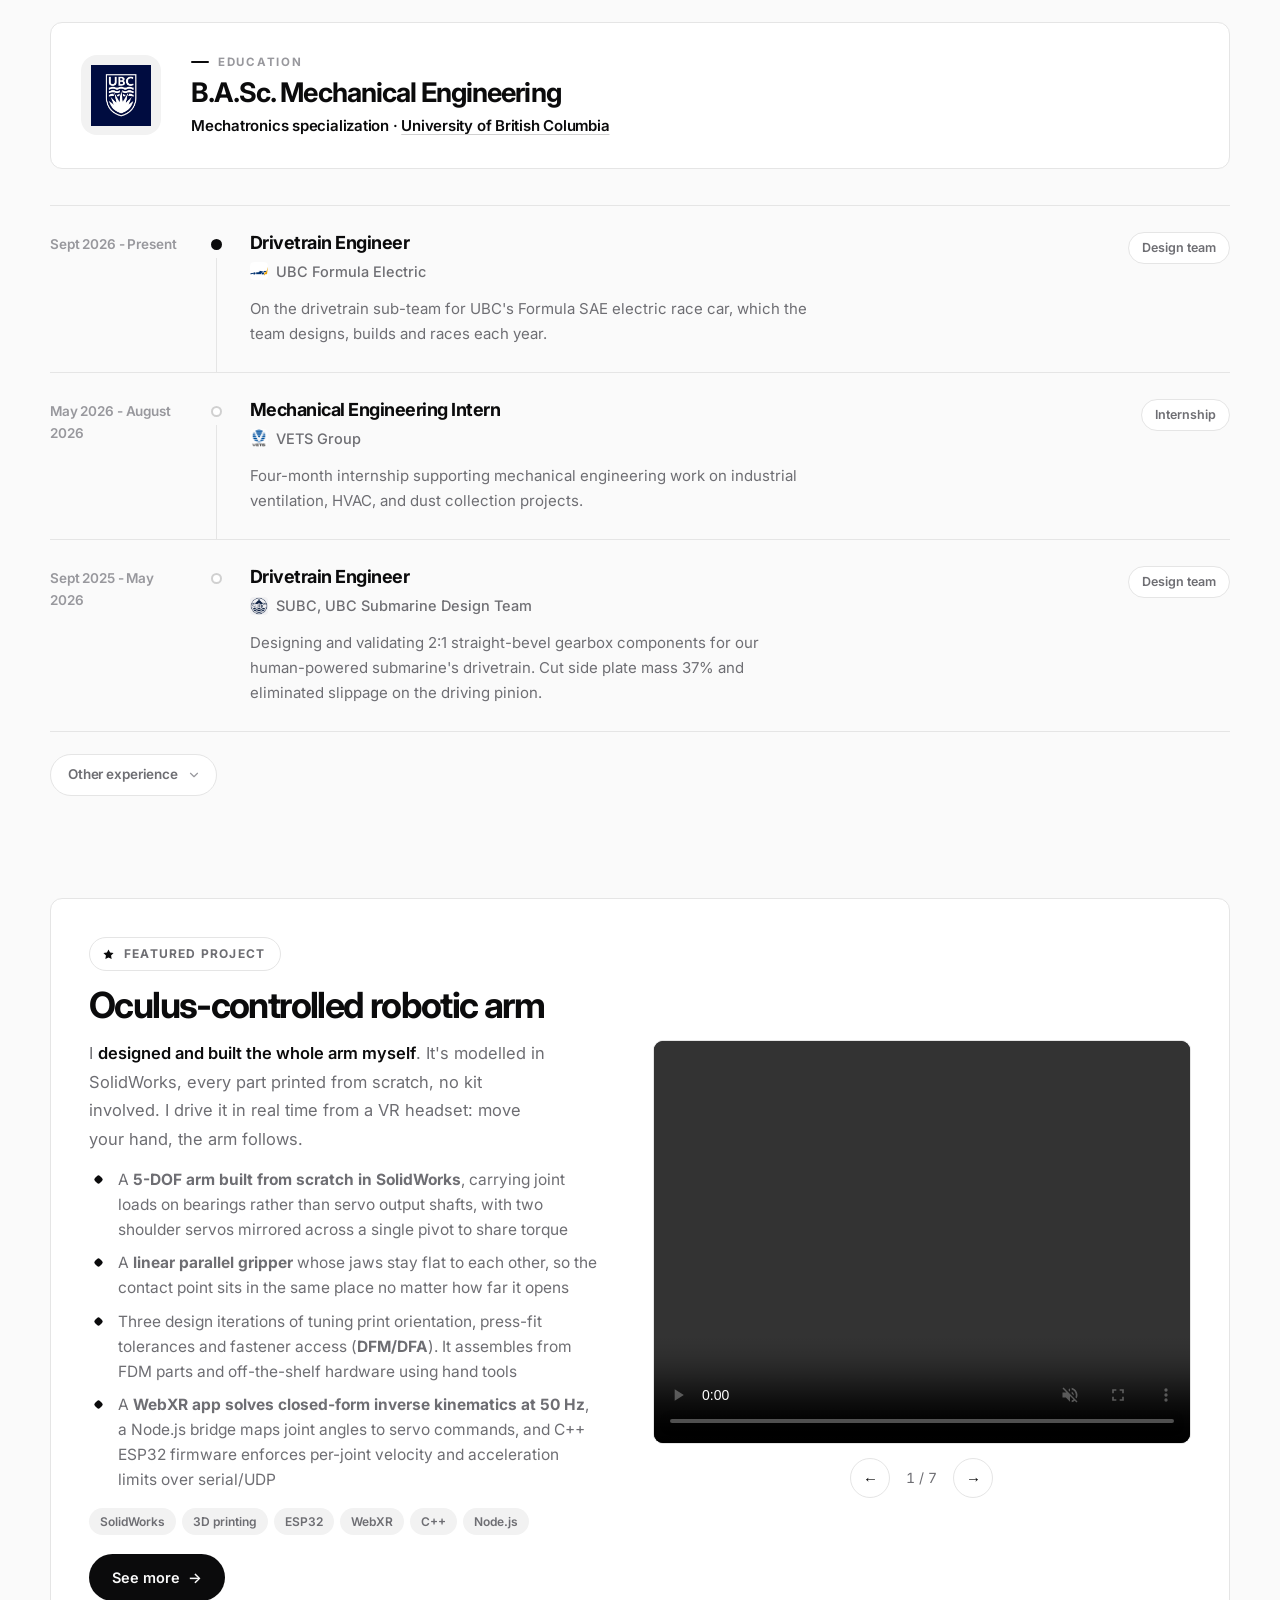
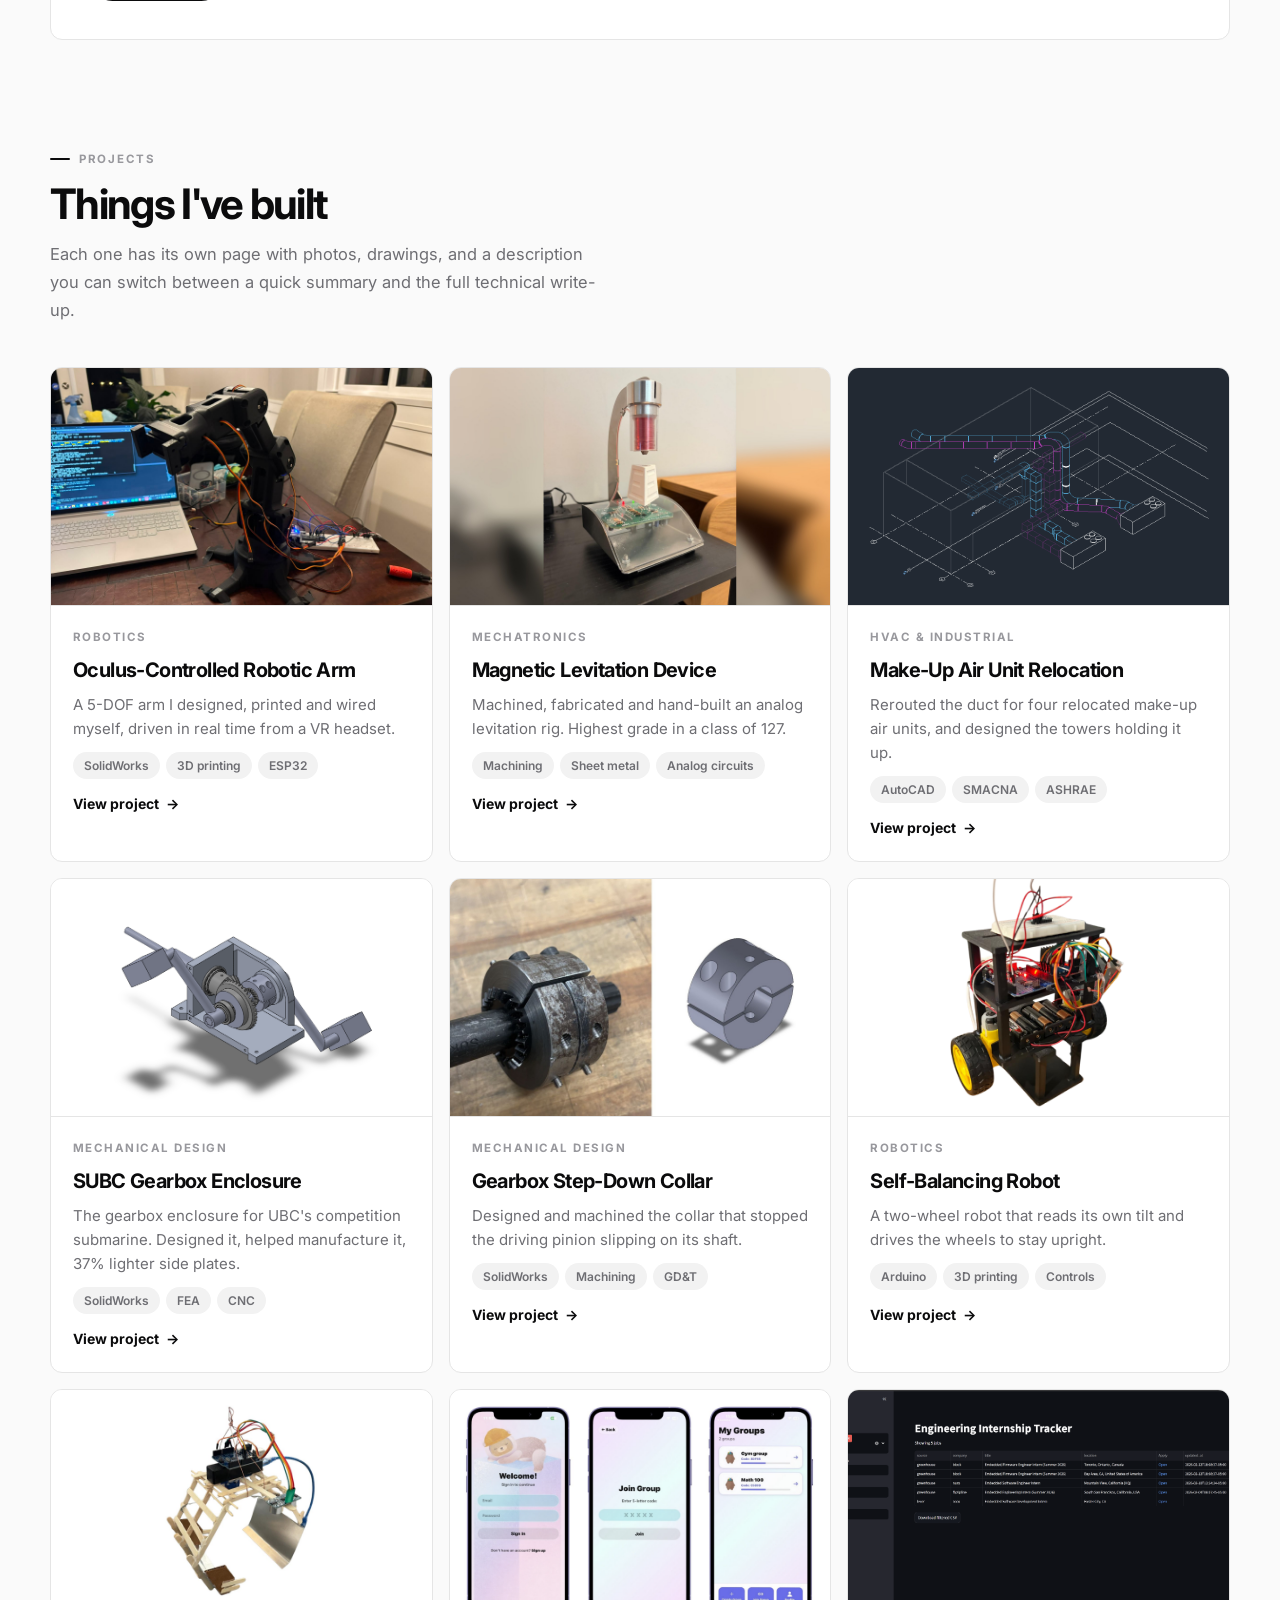
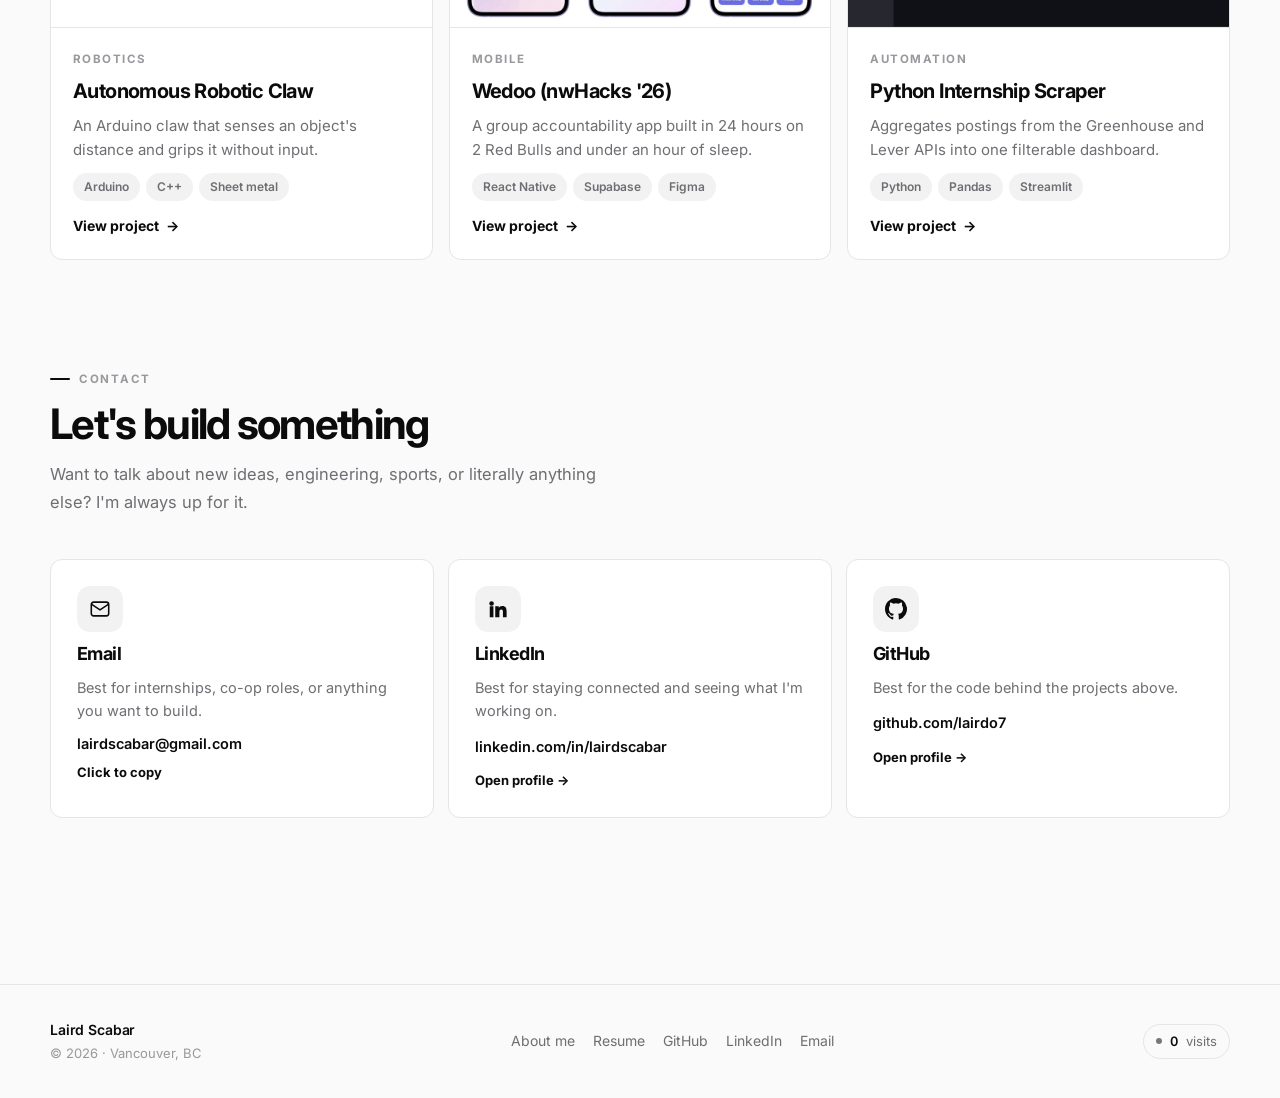
==== commit 1644aa5e: "new format" ====
--- a/index.html
+++ b/index.html
@@ -260,7 +260,7 @@
             <div class="timeline-when">Sept 2026 - Present</div>
             <div class="timeline-rail" aria-hidden="true"><span class="timeline-dot"></span></div>
             <div class="timeline-body">
-              <h3>Drivetrain Team Member</h3>
+              <h3>Drivetrain Engineer</h3>
               <a class="timeline-org" href="https://www.ubcformulaelectric.com/" target="_blank" rel="noopener noreferrer">
                 <img src="assets/logos/ubc-formula-electric.png" alt="" loading="lazy" /> UBC Formula Electric
               </a>
@@ -294,32 +294,41 @@
             </div>
             <span class="timeline-tag">Design team</span>
           </article>
-
-          <article class="timeline-row">
-            <div class="timeline-when">2015 - 2025</div>
-            <div class="timeline-rail" aria-hidden="true"><span class="timeline-dot"></span></div>
-            <div class="timeline-body">
-              <h3>Film &amp; Television Actor</h3>
-              <a class="timeline-org" href="https://www.imdb.com/name/nm9478122/" target="_blank" rel="noopener noreferrer">
-                <img src="assets/logos/Netflix-Symbol.png" alt="" loading="lazy" /> Netflix, Disney, CBC, Amazon Prime
-              </a>
-              <p>A decade of live-action and animated productions, starting at age eight. On pause while I'm at UBC.</p>
-            </div>
-            <span class="timeline-tag">On pause</span>
-          </article>
-
-          <article class="timeline-row">
-            <div class="timeline-when">2020 - Present</div>
-            <div class="timeline-rail" aria-hidden="true"><span class="timeline-dot"></span></div>
-            <div class="timeline-body">
-              <h3>Terry Fox Run Organizer</h3>
-              <span class="timeline-org"><img src="assets/logos/terry-fox-foundation.png" alt="" loading="lazy" /> Community volunteer lead · Surrey, BC</span>
-              <p>Coordinating volunteers, sponsors, and route planning for my community's annual run, contributing to over $50,000 raised for cancer research.</p>
-            </div>
-            <span class="timeline-tag">Volunteer</span>
-          </article>
-
-        </div>
+        </div>
+
+        <!-- The acting and volunteer history sits behind a quiet disclosure
+             so the engineering timeline above stays the headline. -->
+        <details class="other-exp reveal">
+          <summary class="other-exp-summary">
+            <span>Other experience</span>
+            <svg class="other-exp-chev" viewBox="0 0 24 24" fill="none" stroke="currentColor" stroke-width="2" stroke-linecap="round" stroke-linejoin="round" aria-hidden="true"><path d="M6 9l6 6 6-6" /></svg>
+          </summary>
+          <div class="timeline other-exp-list">
+            <article class="timeline-row">
+              <div class="timeline-when">2015 - 2025</div>
+              <div class="timeline-rail" aria-hidden="true"><span class="timeline-dot"></span></div>
+              <div class="timeline-body">
+                <h3>Film &amp; Television Actor</h3>
+                <a class="timeline-org" href="https://www.imdb.com/name/nm9478122/" target="_blank" rel="noopener noreferrer">
+                  <img src="assets/logos/Netflix-Symbol.png" alt="" loading="lazy" /> Netflix, Disney, CBC, Amazon Prime
+                </a>
+                <p>A decade of live-action and animated productions, starting at age eight. On pause while I'm at UBC.</p>
+              </div>
+              <span class="timeline-tag">On pause</span>
+            </article>
+
+            <article class="timeline-row">
+              <div class="timeline-when">2020 - Present</div>
+              <div class="timeline-rail" aria-hidden="true"><span class="timeline-dot"></span></div>
+              <div class="timeline-body">
+                <h3>Terry Fox Run Organizer</h3>
+                <span class="timeline-org"><img src="assets/logos/terry-fox-foundation.png" alt="" loading="lazy" /> Community volunteer lead · Surrey, BC</span>
+                <p>Coordinating volunteers, sponsors, and route planning for my community's annual run, contributing to over $50,000 raised for cancer research.</p>
+              </div>
+              <span class="timeline-tag">Volunteer</span>
+            </article>
+          </div>
+        </details>
       </section>
 
       <!-- ===================== FEATURED PROJECT ===================== -->
--- a/format1.css
+++ b/format1.css
@@ -952,6 +952,65 @@
     color: var(--muted);
     font-size: 15px;
     line-height: 1.65;
+}
+
+/* Other experience — a quiet disclosure under the timeline. Collapsed it is
+   a small ghost pill, so it reads as a deliberate control rather than a
+   stray line of text. */
+
+.other-exp { margin-top: 22px; }
+
+.other-exp-summary {
+    display: inline-flex;
+    align-items: center;
+    gap: 9px;
+    padding: 9px 17px;
+    border: 1px solid var(--line);
+    border-radius: var(--radius-pill);
+    background: var(--surface);
+    color: var(--muted);
+    font-size: 13.5px;
+    font-weight: 600;
+    letter-spacing: -0.01em;
+    cursor: pointer;
+    list-style: none;
+    user-select: none;
+    transition: color 0.16s ease, border-color 0.16s ease, background-color 0.16s ease;
+}
+
+.other-exp-summary::-webkit-details-marker { display: none; }
+
+.other-exp-summary:hover {
+    color: var(--text);
+    border-color: var(--line-strong);
+    background: var(--surface-2);
+}
+
+.other-exp-summary:focus-visible {
+    outline: 2px solid var(--accent);
+    outline-offset: 3px;
+}
+
+.other-exp-chev {
+    width: 14px;
+    height: 14px;
+    margin-right: -2px;
+    color: var(--faint);
+    transition: transform 0.24s cubic-bezier(0.22, 1, 0.36, 1), color 0.16s ease;
+}
+
+.other-exp-summary:hover .other-exp-chev { color: var(--muted); }
+.other-exp[open] .other-exp-chev { transform: rotate(180deg); }
+
+.other-exp-list { margin-top: 22px; }
+
+.other-exp[open] .other-exp-list {
+    animation: otherExpIn 0.3s cubic-bezier(0.22, 1, 0.36, 1);
+}
+
+@keyframes otherExpIn {
+    from { opacity: 0; transform: translateY(-6px); }
+    to { opacity: 1; transform: none; }
 }
 
 .timeline-tag {
